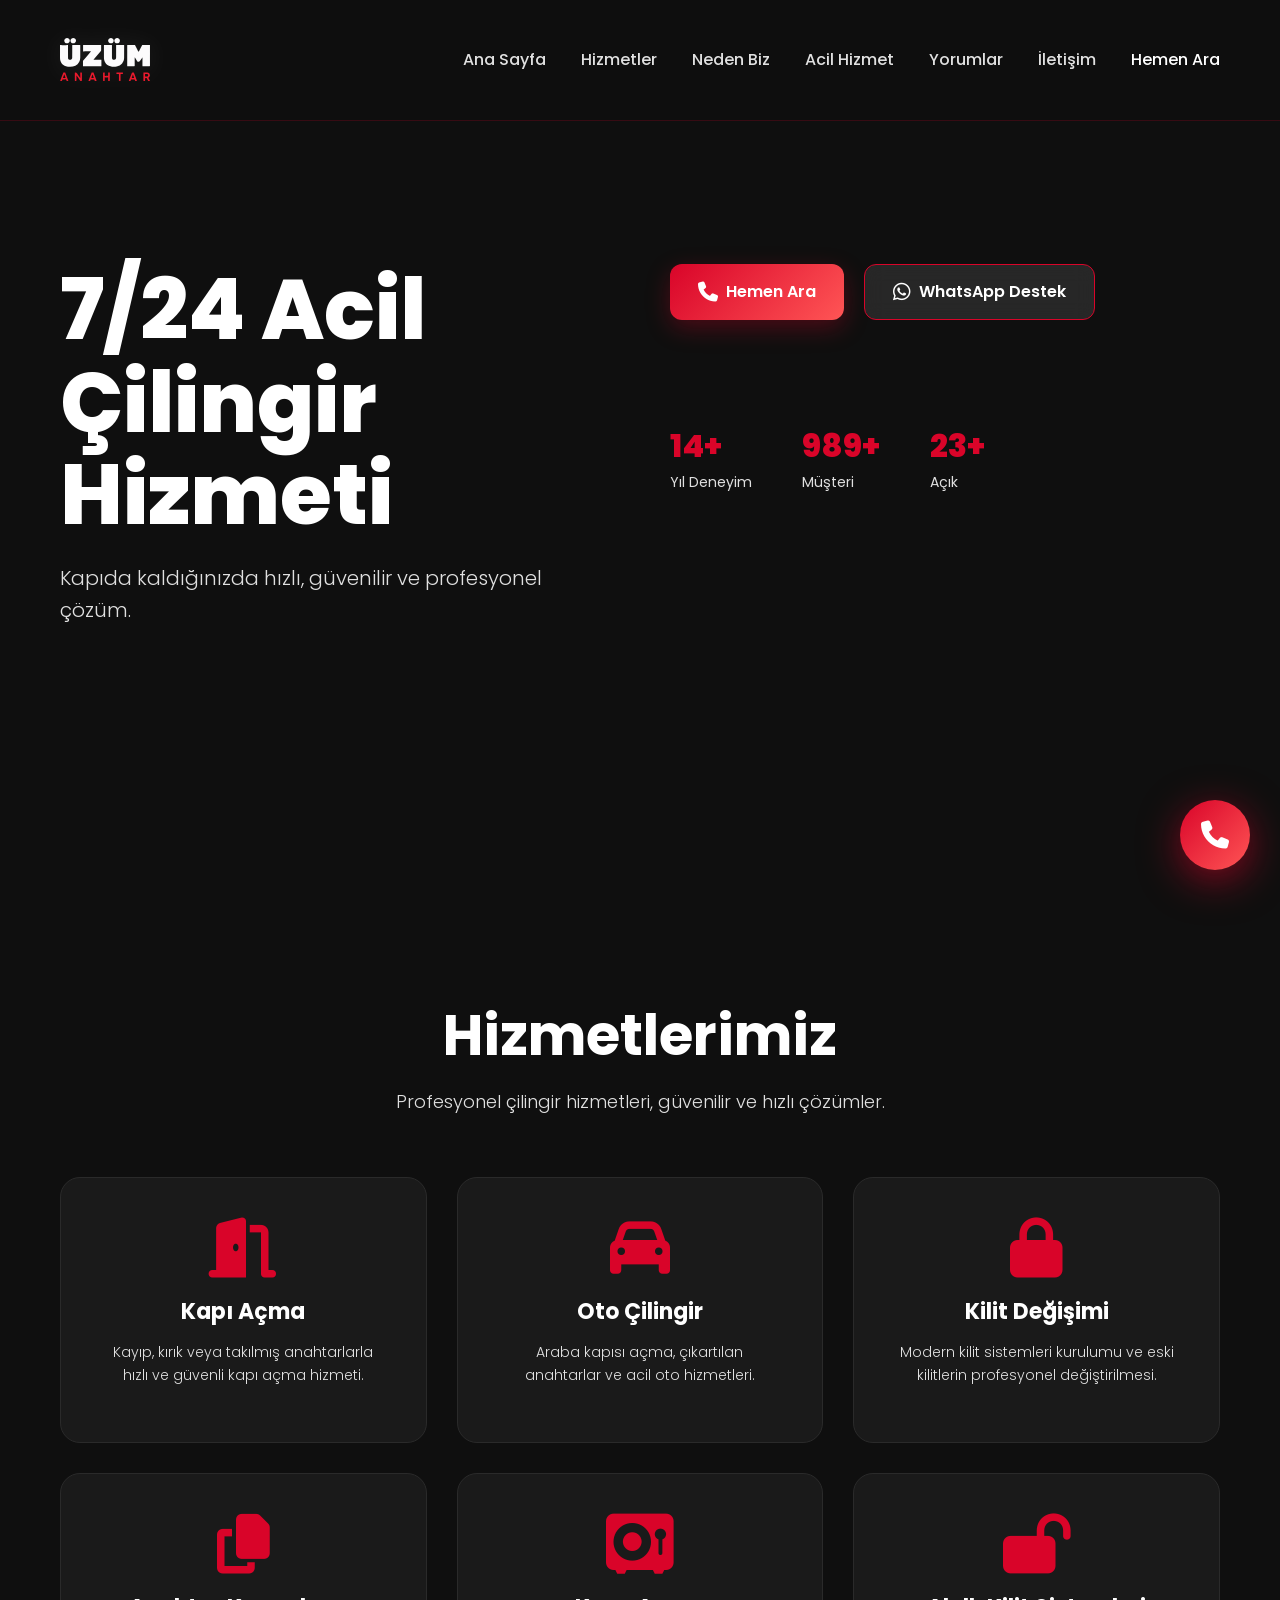
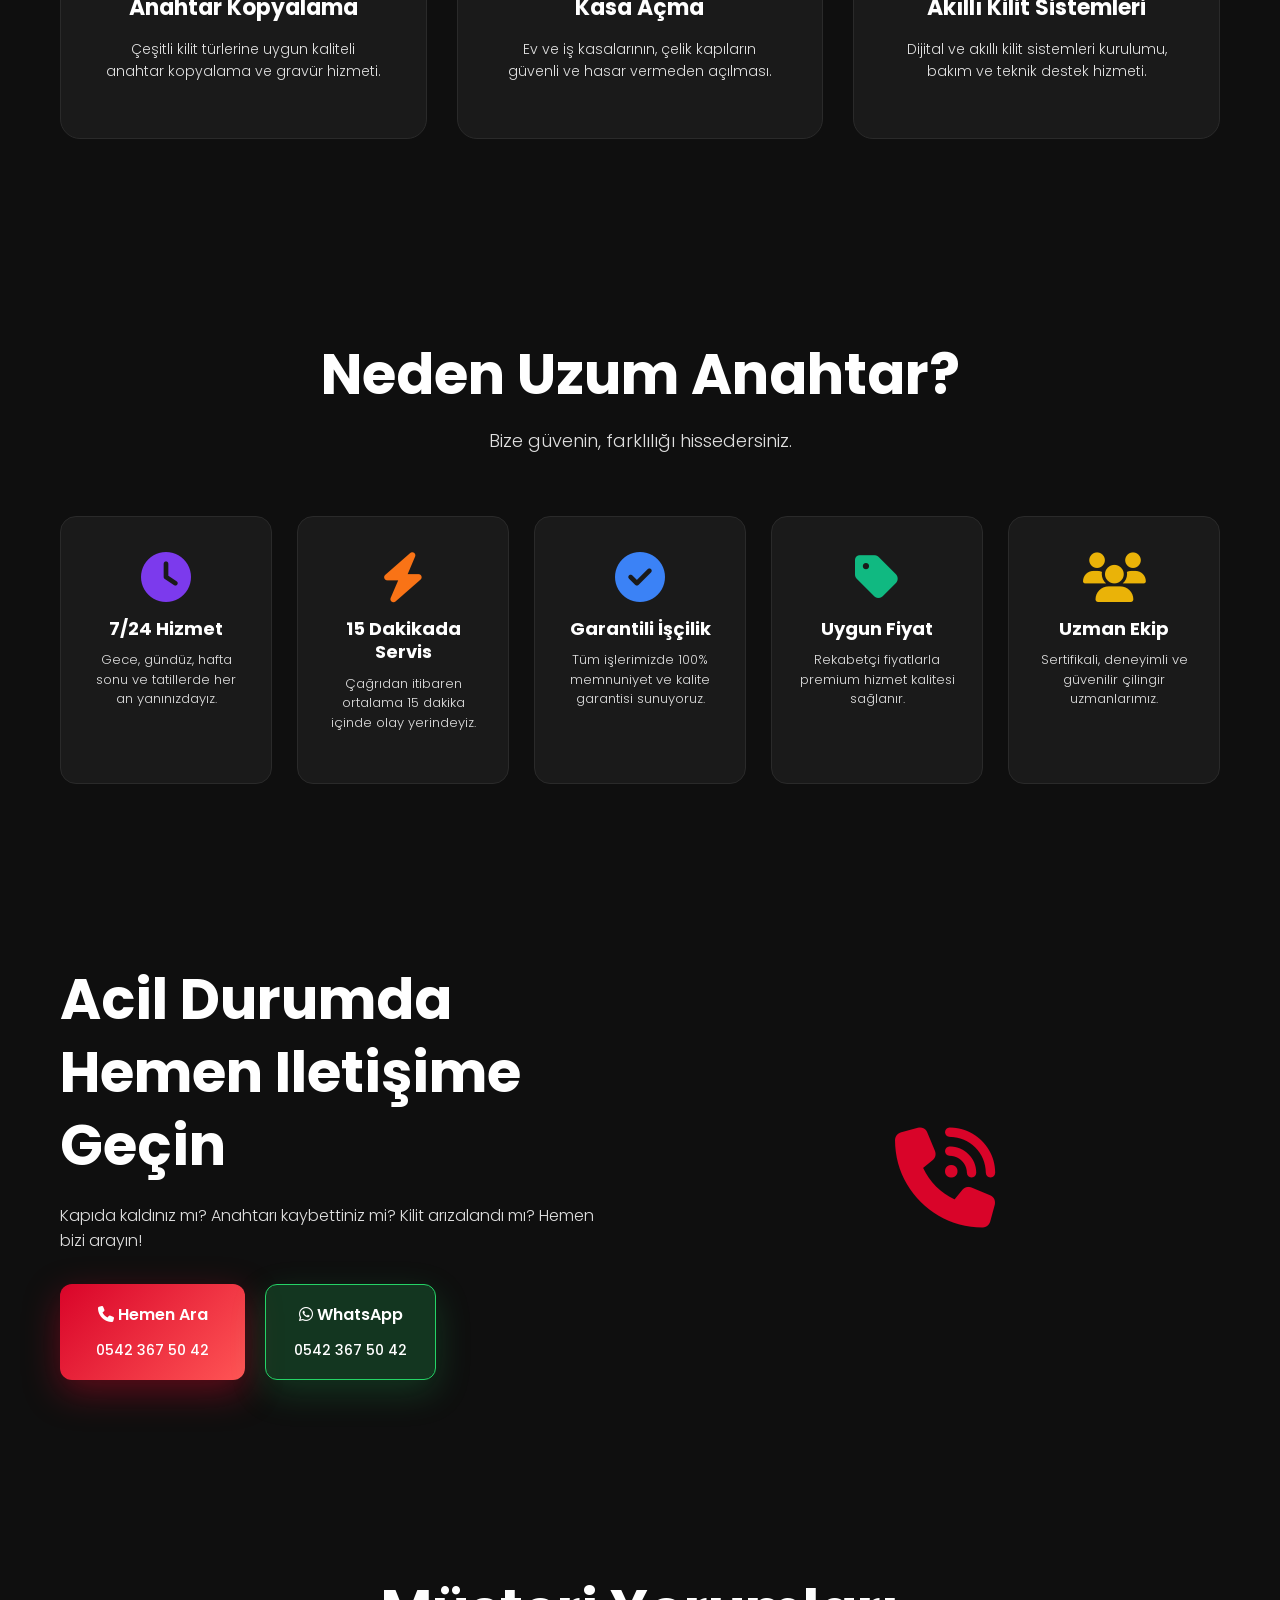
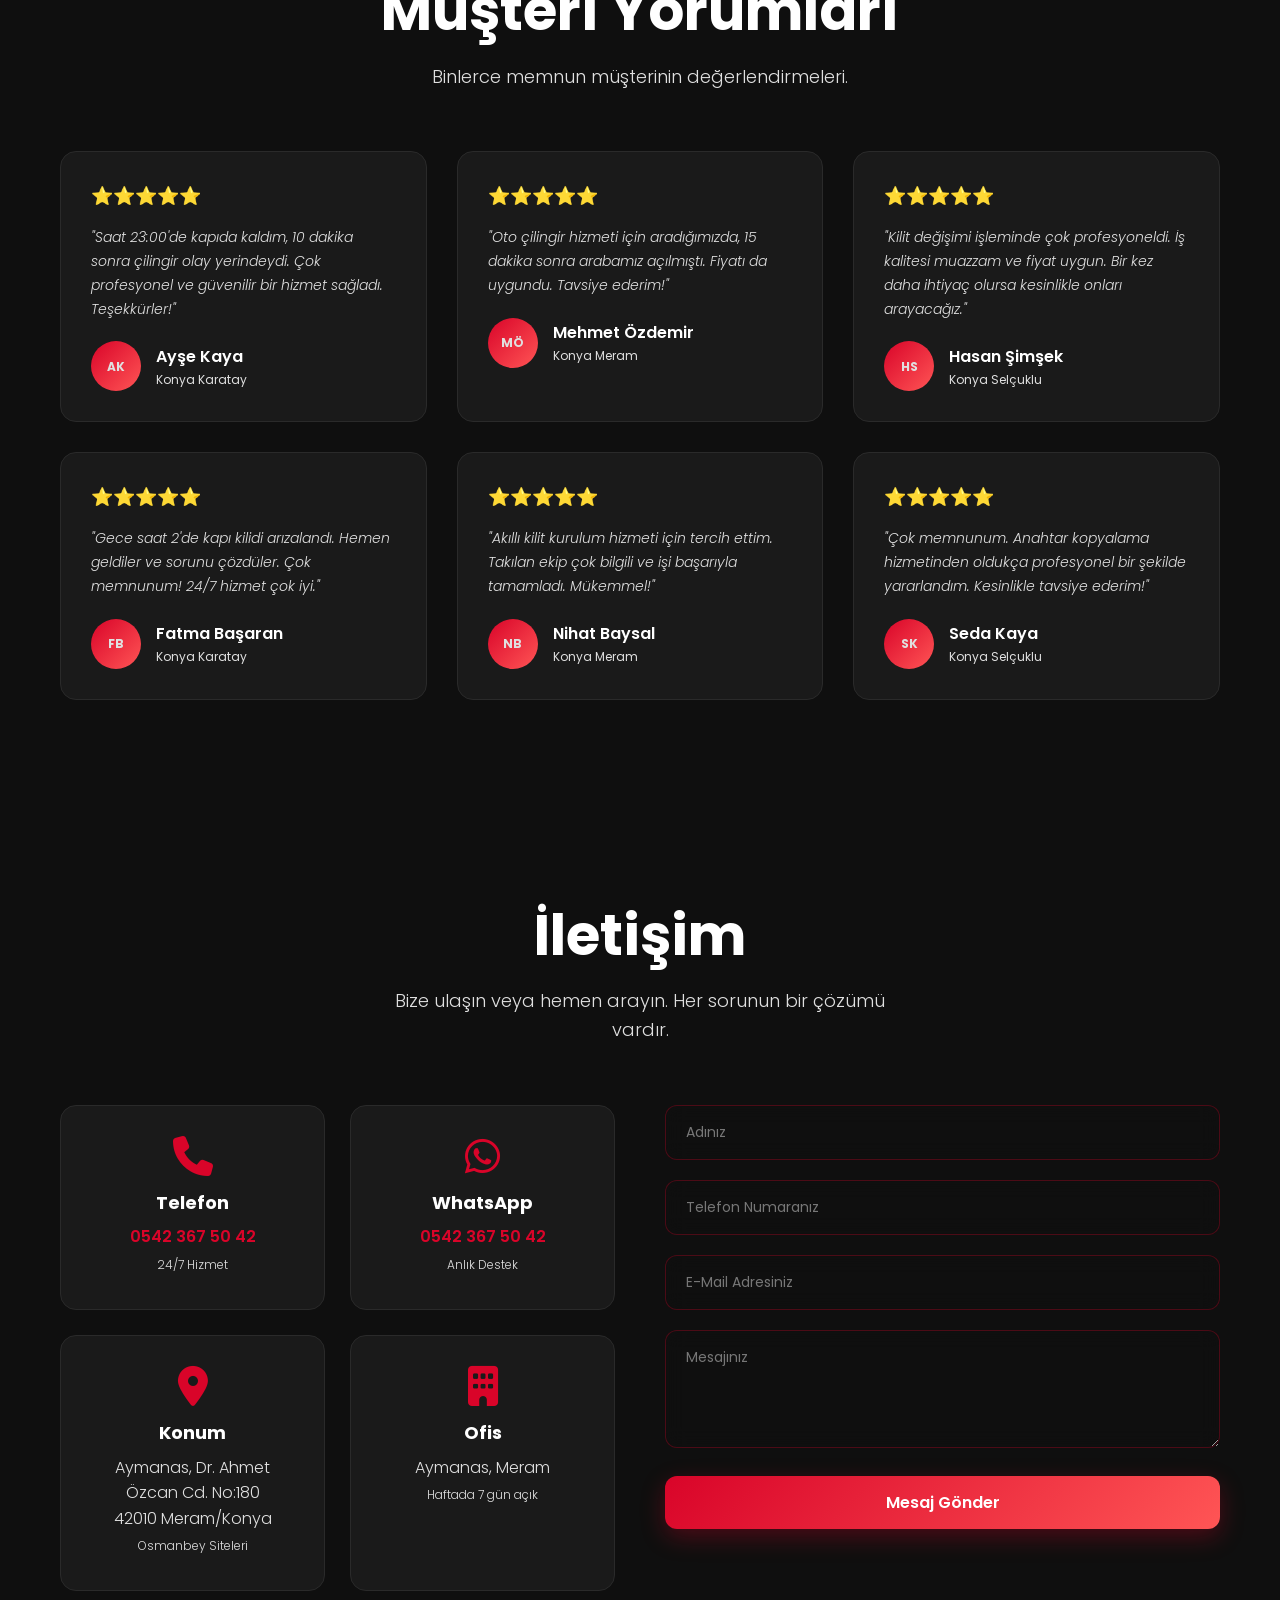
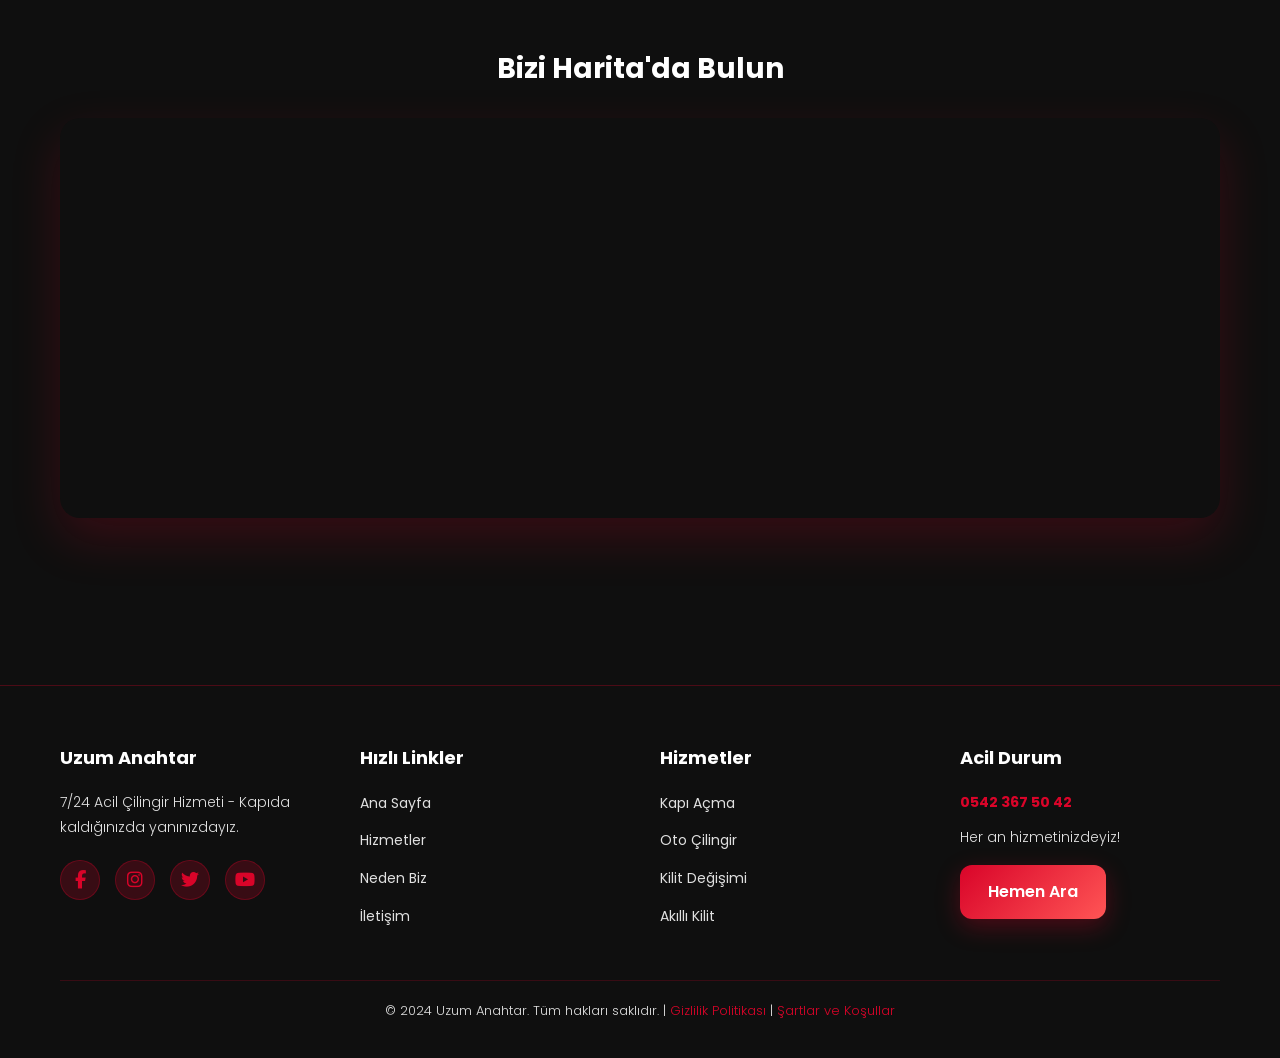
==== index.html @ d8810c6a "updated" ====
<!DOCTYPE html>
<html lang="tr">
<head>
    <meta charset="UTF-8">
    <meta name="viewport" content="width=device-width, initial-scale=1.0">
    <meta name="description" content="7/24 Acil Çilingir Hizmeti - Konya Meram'da hızlı, güvenilir ve profesyonel çözüm. Kapı açma, oto çilingir, kilit değişimi hizmetleri.">
    <meta name="keywords" content="çilingir, acil çilingir, kapı açma, oto çilingir, kilit değişimi, anahtar kopyalama, Konya, Meram, anahtarcı">
    <meta name="author" content="Uzum Anahtar">
    <title>Uzum Anahtar - 7/24 Acil Çilingir Hizmeti</title>
    <link href="https://fonts.googleapis.com/css2?family=Poppins:wght@300;400;600;700;800&display=swap" rel="stylesheet">
    <link rel="stylesheet" href="https://cdnjs.cloudflare.com/ajax/libs/font-awesome/6.4.0/css/all.min.css">
    <link rel="stylesheet" href="styles.css">
</head>
<body>
    <!-- Navigation -->
    <nav class="navbar">
        <div class="container">
            <div class="nav-wrapper">
                <div class="logo" aria-label="Uzum Anahtar Logo">
                    <div class="logo-switcher" aria-live="polite">
                        <img class="logo-img logo-img--main" src="assets/logo.svg" alt="Uzum Anahtar" />
                        <img class="logo-img logo-img--alt" src="assets/key.svg" alt="Uzum Anahtar anahtar" />
                    </div>
                </div>
                <button class="menu-toggle" id="menuToggle">
                    <span></span>
                    <span></span>
                    <span></span>
                </button>
                <ul class="nav-links" id="navLinks">
                    <li><a href="#hero">Ana Sayfa</a></li>
                    <li><a href="#services">Hizmetler</a></li>
                    <li><a href="#why-us">Neden Biz</a></li>
                    <li><a href="#emergency">Acil Hizmet</a></li>
                    <li><a href="#testimonials">Yorumlar</a></li>
                    <li><a href="#contact">İletişim</a></li>
                    <li><a href="tel:+905423675042" class="cta-btn">Hemen Ara</a></li>
                </ul>
            </div>
        </div>
    </nav>

    <!-- Hero Section -->
    <section id="hero" class="hero">
        <div class="hero-background">
            <div class="hero-particles"></div>
            <div class="hero-gradient"></div>
        </div>
        <div class="container">
            <div class="hero-content">
                <div class="hero-text">
                    <h1 class="hero-title">7/24 Acil Çilingir Hizmeti</h1>
                    <p class="hero-subtitle">Kapıda kaldığınızda hızlı, güvenilir ve profesyonel çözüm.</p>
                </div>
                <div class="hero-right">
                    <div class="hero-buttons">
                        <a href="tel:+905423675042" class="btn btn-primary">
                            <i class="fas fa-phone btn-icon"></i> Hemen Ara
                        </a>
                        <a href="https://wa.me/905423675042" class="btn btn-secondary">
                            <i class="fab fa-whatsapp btn-icon"></i> WhatsApp Destek
                        </a>
                    </div>
                    <div class="hero-stats">
                        <div class="stat">
                            <span class="stat-number">15+</span>
                            <span class="stat-label">Yıl Deneyim</span>
                        </div>
                        <div class="stat">
                            <span class="stat-number">999+ </span>
                            <span class="stat-label">Müşteri</span>
                        </div>
                        <div class="stat">
                            <span class="stat-number">24/7</span>
                            <span class="stat-label">Açık</span>
                        </div>
                    </div>
                </div>
            </div>
        </div>
    </section>

    <!-- Services Section -->
    <section id="services" class="services">
        <div class="container">
            <div class="section-header">
                <h2 class="section-title">Hizmetlerimiz</h2>
                <p class="section-subtitle">Profesyonel çilingir hizmetleri, güvenilir ve hızlı çözümler.</p>
            </div>
            <div class="services-grid">
                <div class="service-card">
                    <i class="fas fa-door-open service-icon"></i>
                    <h3>Kapı Açma</h3>
                    <p>Kayıp, kırık veya takılmış anahtarlarla hızlı ve güvenli kapı açma hizmeti.</p>
                </div>
                <div class="service-card">
                    <i class="fas fa-car service-icon"></i>
                    <h3>Oto Çilingir</h3>
                    <p>Araba kapısı açma, çıkartılan anahtarlar ve acil oto hizmetleri.</p>
                </div>
                <div class="service-card">
                    <i class="fas fa-lock service-icon"></i>
                    <h3>Kilit Değişimi</h3>
                    <p>Modern kilit sistemleri kurulumu ve eski kilitlerin profesyonel değiştirilmesi.</p>
                </div>
                <div class="service-card">
                    <i class="fas fa-copy service-icon"></i>
                    <h3>Anahtar Kopyalama</h3>
                    <p>Çeşitli kilit türlerine uygun kaliteli anahtar kopyalama ve gravür hizmeti.</p>
                </div>
                <div class="service-card">
                    <i class="fas fa-vault service-icon"></i>
                    <h3>Kasa Açma</h3>
                    <p>Ev ve iş kasalarının, çelik kapıların güvenli ve hasar vermeden açılması.</p>
                </div>
                <div class="service-card">
                    <i class="fas fa-lock-open service-icon"></i>
                    <h3>Akıllı Kilit Sistemleri</h3>
                    <p>Dijital ve akıllı kilit sistemleri kurulumu, bakım ve teknik destek hizmeti.</p>
                </div>
            </div>
        </div>
    </section>

    <!-- Why Us Section -->
    <section id="why-us" class="why-us">
        <div class="container">
            <div class="section-header">
                <h2 class="section-title">Neden Uzum Anahtar?</h2>
                <p class="section-subtitle">Bize güvenin, farklılığı hissedersiniz.</p>
            </div>
            <div class="advantages-grid">
                <div class="advantage-card">
                    <i class="fas fa-clock advantage-icon"></i>
                    <h3>7/24 Hizmet</h3>
                    <p>Gece, gündüz, hafta sonu ve tatillerde her an yanınızdayız.</p>
                </div>
                <div class="advantage-card">
                    <i class="fas fa-bolt advantage-icon"></i>
                    <h3>15 Dakikada Servis</h3>
                    <p>Çağrıdan itibaren ortalama 15 dakika içinde olay yerindeyiz.</p>
                </div>
                <div class="advantage-card">
                    <i class="fas fa-check-circle advantage-icon"></i>
                    <h3>Garantili İşçilik</h3>
                    <p>Tüm işlerimizde 100% memnuniyet ve kalite garantisi sunuyoruz.</p>
                </div>
                <div class="advantage-card">
                    <i class="fas fa-tag advantage-icon"></i>
                    <h3>Uygun Fiyat</h3>
                    <p>Rekabetçi fiyatlarla premium hizmet kalitesi sağlanır.</p>
                </div>
                <div class="advantage-card">
                    <i class="fas fa-users advantage-icon"></i>
                    <h3>Uzman Ekip</h3>
                    <p>Sertifikali, deneyimli ve güvenilir çilingir uzmanlarımız.</p>
                </div>
            </div>
        </div>
    </section>

    <!-- Emergency Service Section -->
    <section id="emergency" class="emergency">
        <div class="emergency-content">
            <div class="emergency-glow"></div>
            <div class="container">
                <div class="emergency-wrapper">
                    <div class="emergency-text">
                        <h2>Acil Durumda Hemen Iletişime Geçin</h2>
                        <p>Kapıda kaldınız mı? Anahtarı kaybettiniz mi? Kilit arızalandı mı? Hemen bizi arayın!</p>
                        <div class="emergency-buttons">
                            <a href="tel:+905423675042" class="btn btn-emergency">
                                <span><i class="fas fa-phone"></i> Hemen Ara</span>
                                <span class="btn-number">0542 367 50 42</span>
                            </a>
                            <a href="https://wa.me/905423675042" class="btn btn-whatsapp">
                                <span><i class="fab fa-whatsapp"></i> WhatsApp</span>
                                <span class="btn-number">0542 367 50 42</span>
                            </a>
                        </div>
                    </div>
                    <div class="emergency-illustration">
                        <div class="pulse-ring"></div>
                        <div class="emergency-icon"><i class="fas fa-phone-volume"></i></div>
                    </div>
                </div>
            </div>
        </div>
    </section>

    <!-- Testimonials Section -->
    <section id="testimonials" class="testimonials">
        <div class="container">
            <div class="section-header">
                <h2 class="section-title">Müşteri Yorumları</h2>
                <p class="section-subtitle">Binlerce memnun müşterinin değerlendirmeleri.</p>
            </div>
            <div class="testimonials-grid">
                <div class="testimonial-card">
                    <div class="stars">⭐⭐⭐⭐⭐</div>
                    <p class="testimonial-text">"Saat 23:00'de kapıda kaldım, 10 dakika sonra çilingir olay yerindeydi. Çok profesyonel ve güvenilir bir hizmet sağladı. Teşekkürler!"</p>
                    <div class="testimonial-author">
                        <div class="author-avatar">AK</div>
                        <div>
                            <div class="author-name">Ayşe Kaya</div>
                            <div class="author-location">Konya Karatay</div>
                        </div>
                    </div>
                </div>
                <div class="testimonial-card">
                    <div class="stars">⭐⭐⭐⭐⭐</div>
                    <p class="testimonial-text">"Oto çilingir hizmeti için aradığımızda, 15 dakika sonra arabamız açılmıştı. Fiyatı da uygundu. Tavsiye ederim!"</p>
                    <div class="testimonial-author">
                        <div class="author-avatar">MÖ</div>
                        <div>
                            <div class="author-name">Mehmet Özdemir</div>
                            <div class="author-location">Konya Meram</div>
                        </div>
                    </div>
                </div>
                <div class="testimonial-card">
                    <div class="stars">⭐⭐⭐⭐⭐</div>
                    <p class="testimonial-text">"Kilit değişimi işleminde çok profesyoneldi. İş kalitesi muazzam ve fiyat uygun. Bir kez daha ihtiyaç olursa kesinlikle onları arayacağız."</p>
                    <div class="testimonial-author">
                        <div class="author-avatar">HS</div>
                        <div>
                            <div class="author-name">Hasan Şimşek</div>
                            <div class="author-location">Konya Selçuklu</div>
                        </div>
                    </div>
                </div>
                <div class="testimonial-card">
                    <div class="stars">⭐⭐⭐⭐⭐</div>
                    <p class="testimonial-text">"Gece saat 2'de kapı kilidi arızalandı. Hemen geldiler ve sorunu çözdüler. Çok memnunum! 24/7 hizmet çok iyi."</p>
                    <div class="testimonial-author">
                        <div class="author-avatar">FB</div>
                        <div>
                            <div class="author-name">Fatma Başaran</div>
                            <div class="author-location">Konya Karatay</div>
                        </div>
                    </div>
                </div>
                <div class="testimonial-card">
                    <div class="stars">⭐⭐⭐⭐⭐</div>
                    <p class="testimonial-text">"Akıllı kilit kurulum hizmeti için tercih ettim. Takılan ekip çok bilgili ve işi başarıyla tamamladı. Mükemmel!"</p>
                    <div class="testimonial-author">
                        <div class="author-avatar">NB</div>
                        <div>
                            <div class="author-name">Nihat Baysal</div>
                            <div class="author-location">Konya Meram</div>
                        </div>
                    </div>
                </div>
                <div class="testimonial-card">
                    <div class="stars">⭐⭐⭐⭐⭐</div>
                    <p class="testimonial-text">"Çok memnunum. Anahtar kopyalama hizmetinden oldukça profesyonel bir şekilde yararlandım. Kesinlikle tavsiye ederim!"</p>
                    <div class="testimonial-author">
                        <div class="author-avatar">SK</div>
                        <div>
                            <div class="author-name">Seda Kaya</div>
                            <div class="author-location">Konya Selçuklu</div>
                        </div>
                    </div>
                </div>
            </div>
        </div>
    </section>

    <!-- Contact Section -->
    <section id="contact" class="contact">
        <div class="container">
            <div class="section-header">
                <h2 class="section-title">İletişim</h2>
                <p class="section-subtitle">Bize ulaşın veya hemen arayın. Her sorunun bir çözümü vardır.</p>
            </div>
            <div class="contact-wrapper">
                <div class="contact-info">
                    <div class="info-card">
                        <i class="fas fa-phone info-icon"></i>
                        <h3>Telefon</h3>
                        <p><a href="tel:+905423675042">0542 367 50 42</a></p>
                        <p class="small">24/7 Hizmet</p>
                    </div>
                    <div class="info-card">
                        <i class="fab fa-whatsapp info-icon"></i>
                        <h3>WhatsApp</h3>
                        <p><a href="https://wa.me/905423675042">0542 367 50 42</a></p>
                        <p class="small">Anlık Destek</p>
                    </div>
                    <div class="info-card">
                        <i class="fas fa-map-marker-alt info-icon"></i>
                        <h3>Konum</h3>
                        <p>Aymanas, Dr. Ahmet Özcan Cd. No:180<br>42010 Meram/Konya</p>
                        <p class="small">Osmanbey Siteleri</p>
                    </div>
                    <div class="info-card">
                        <i class="fas fa-building info-icon"></i>
                        <h3>Ofis</h3>
                        <p>Aymanas, Meram</p>
                        <p class="small">Haftada 7 gün açık</p>
                    </div>
                </div>
                <form class="contact-form" id="contactForm">
                    <div class="form-group">
                        <input type="text" placeholder="Adınız" required>
                    </div>
                    <div class="form-group">
                        <input type="tel" placeholder="Telefon Numaranız" required>
                    </div>
                    <div class="form-group">
                        <input type="email" placeholder="E-Mail Adresiniz" required>
                    </div>
                    <div class="form-group">
                        <textarea placeholder="Mesajınız" rows="4" required></textarea>
                    </div>
                    <button type="submit" class="btn btn-primary btn-full">Mesaj Gönder</button>
                </form>
            </div>
            <div class="map-container">
                <h3>Bizi Harita'da Bulun</h3>
                <iframe src="https://www.google.com/maps/embed?pb=!1m18!1m12!1m3!1d3119.716!2d32.50771950000001!3d37.84845660000001!2m3!1f0!2f0!3f0!3m2!1i1024!2i768!4f13.1!3m3!1m2!1sAnhtar%C3%A7%C4%B1%20%C3%A7ilingir%20Meram%20Konya!2s0x14d0855fac2ed71b:0x5e58a5173a3e348e!5e0!3m2!1str!2str!4v1686000000000" width="100%" height="400" style="border:0;" allowfullscreen="" loading="lazy" referrerpolicy="no-referrer-when-downgrade"></iframe>
            </div>
        </div>
    </section>

    <!-- Footer -->
    <footer class="footer">
        <div class="container">
            <div class="footer-content">
                <div class="footer-section">
                    <h4>Uzum Anahtar</h4>
                    <p>7/24 Acil Çilingir Hizmeti - Kapıda kaldığınızda yanınızdayız.</p>
                    <div class="social-links">
                        <a href="#" class="social-icon" title="Facebook"><i class="fab fa-facebook-f"></i></a>
                        <a href="#" class="social-icon" title="Instagram"><i class="fab fa-instagram"></i></a>
                        <a href="#" class="social-icon" title="Twitter"><i class="fab fa-twitter"></i></a>
                        <a href="#" class="social-icon" title="YouTube"><i class="fab fa-youtube"></i></a>
                    </div>
                </div>
                <div class="footer-section">
                    <h4>Hızlı Linkler</h4>
                    <ul>
                        <li><a href="#hero">Ana Sayfa</a></li>
                        <li><a href="#services">Hizmetler</a></li>
                        <li><a href="#why-us">Neden Biz</a></li>
                        <li><a href="#contact">İletişim</a></li>
                    </ul>
                </div>
                <div class="footer-section">
                    <h4>Hizmetler</h4>
                    <ul>
                        <li><a href="#services">Kapı Açma</a></li>
                        <li><a href="#services">Oto Çilingir</a></li>
                        <li><a href="#services">Kilit Değişimi</a></li>
                        <li><a href="#services">Akıllı Kilit</a></li>
                    </ul>
                </div>
                <div class="footer-section">
                    <h4>Acil Durum</h4>
                    <p class="emergency-number">
                        <a href="tel:+905423675042">0542 367 50 42</a>
                    </p>
                    <p class="emergency-text">Her an hizmetinizdeyiz!</p>
                    <a href="tel:+905423675042" class="btn btn-primary">Hemen Ara</a>
                </div>
            </div>
            <div class="footer-bottom">
                <p>&copy; 2024 Uzum Anahtar. Tüm hakları saklıdır. | <a href="#">Gizlilik Politikası</a> | <a href="#">Şartlar ve Koşullar</a></p>
            </div>
        </div>
    </footer>

    <!-- Emergency Call Button (Fixed) -->
    <a href="tel:+905423675042" class="emergency-call-btn" title="Hemen Ara">
        <span class="pulse"></span>
        <i class="fas fa-phone"></i>
    </a>

    <script src="script.js"></script>
</body>
</html>
---- styles.css ----
/* ===================================
   GLOBAL STYLES & RESET
   =================================== */

* {
    margin: 0;
    padding: 0;
    box-sizing: border-box;
}

:root {
    --color-black: #0f0f0f;
    --color-red: #d90429;
    --color-white: #ffffff;
    --color-dark-gray: #1a1a1a;
    --color-light-gray: #2a2a2a;
    --color-text: #e0e0e0;
    --color-red-light: #ff5555;
    --transition-speed: 0.3s;
    --transition-smooth: 0.5s;
}

html {
    scroll-behavior: smooth;
    scroll-padding-top: 80px;
}

body {
    font-family: 'Poppins', sans-serif;
    background-color: var(--color-black);
    color: var(--color-text);
    line-height: 1.6;
    overflow-x: hidden;
}

.container {
    max-width: 1200px;
    margin: 0 auto;
    padding: 0 20px;
}

/* ===================================
   TYPOGRAPHY
   =================================== */

h1, h2, h3, h4, h5, h6 {
    font-weight: 700;
    line-height: 1.3;
    margin-bottom: 1rem;
}

p {
    font-weight: 300;
    margin-bottom: 1rem;
}

a {
    color: var(--color-red);
    text-decoration: none;
    transition: color var(--transition-speed);
}

a:hover {
    color: var(--color-red-light);
}

/* ===================================
   BUTTONS
   =================================== */

.btn {
    display: inline-flex;
    align-items: center;
    justify-content: center;
    gap: 8px;
    padding: 14px 28px;
    border: none;
    border-radius: 12px;
    font-family: 'Poppins', sans-serif;
    font-weight: 600;
    font-size: 16px;
    cursor: pointer;
    transition: all var(--transition-speed);
    text-decoration: none;
    white-space: nowrap;
    position: relative;
    overflow: hidden;
}

.btn::before {
    content: '';
    position: absolute;
    top: 0;
    left: -100%;
    width: 100%;
    height: 100%;
    background: rgba(255, 255, 255, 0.1);
    transition: left var(--transition-speed);
    z-index: -1;
}

.btn:hover::before {
    left: 100%;
}

.btn-primary {
    background: linear-gradient(135deg, var(--color-red), #ff5555);
    color: var(--color-white);
    box-shadow: 0 8px 24px rgba(217, 4, 41, 0.3);
}

.btn-primary:hover {
    transform: translateY(-3px);
    box-shadow: 0 12px 32px rgba(217, 4, 41, 0.5);
}

.btn-secondary {
    background: rgba(255, 255, 255, 0.1);
    color: var(--color-white);
    border: 1.5px solid var(--color-red);
    backdrop-filter: blur(10px);
}

.btn-secondary:hover {
    background: rgba(217, 4, 41, 0.2);
    border-color: var(--color-red-light);
    transform: translateY(-3px);
}

.btn-emergency {
    background: linear-gradient(135deg, var(--color-red), #ff5555);
    color: var(--color-white);
    box-shadow: 0 12px 36px rgba(217, 4, 41, 0.4);
    padding: 18px 36px;
    flex-direction: column;
}

.btn-emergency:hover {
    transform: translateY(-4px);
    box-shadow: 0 16px 48px rgba(217, 4, 41, 0.6);
}

.btn-emergency .btn-number,
.btn-whatsapp .btn-number {
    display: block;
    font-size: 14px;
    font-weight: 500;
    margin-top: 4px;
}

.btn-whatsapp {
    background: rgba(37, 211, 102, 0.2);
    color: var(--color-white);
    border: 1.5px solid #25d366;
    flex-direction: column;
    box-shadow: 0 12px 36px rgba(37, 211, 102, 0.2);
}

.btn-whatsapp:hover {
    background: rgba(37, 211, 102, 0.3);
    border-color: #25d366;
    transform: translateY(-4px);
    box-shadow: 0 16px 48px rgba(37, 211, 102, 0.3);
}

.btn-full {
    width: 100%;
}

.btn-icon {
    font-size: 20px;
    display: inline-flex;
}

/* ===================================
   NAVIGATION
   =================================== */

.navbar {
    position: fixed;
    top: 0;
    left: 0;
    right: 0;
    z-index: 1000;
    background: rgba(15, 15, 15, 0.9);
    backdrop-filter: blur(20px);
    border-bottom: 1px solid rgba(217, 4, 41, 0.2);
    padding: 15px 0;
    transition: all var(--transition-speed);
    height: auto;
}

.navbar.scrolled {
    box-shadow: 0 10px 40px rgba(0, 0, 0, 0.5);
    padding: 10px 0;
}

.nav-wrapper {
    display: flex;
    justify-content: space-between;
    align-items: center;
}

.logo {
    display: flex;
    align-items: center;
    justify-content: center;
    width: clamp(64px, 7vw, 120px);
    height: clamp(64px, 7vw, 120px);
    min-width: 0;
    flex-shrink: 0;
    overflow: visible;
    border-radius: 0;
    background: transparent;
}

.logo-switcher {
    position: relative;
    width: 100%;
    height: 100%;
    display: grid;
    place-items: center;
    perspective: 1000px;
}

.logo-icon {
    font-size: 32px;
    color: var(--color-red);
}

.logo-img {
    position: absolute;
    inset: 0;
    display: block;
    width: 100%;
    height: 100%;
    object-fit: contain;
    object-position: center;
    filter: drop-shadow(0 0 12px rgba(255, 255, 255, 0.08));
    transform-origin: center center;
}

.logo-img--main {
    opacity: 1;
    animation: logoFlipMain 2.2s ease-in-out infinite;
}

.logo-img--alt {
    opacity: 0;
    animation: logoFlipAlt 2.2s ease-in-out infinite;
}

@keyframes logoFlipMain {
    0%, 45% {
        opacity: 1;
        transform: rotateY(0deg) scale(1) translateX(0);
    }
    50% {
        opacity: 0;
        transform: rotateY(180deg) scale(0.85) translateX(8px);
    }
    100% {
        opacity: 0;
        transform: rotateY(180deg) scale(0.85) translateX(8px);
    }
}

@keyframes logoFlipAlt {
    0%, 45% {
        opacity: 0;
        transform: rotateY(-180deg) scale(0.85) translateX(-8px);
    }
    50% {
        opacity: 1;
        transform: rotateY(0deg) scale(1) translateX(0);
    }
    100% {
        opacity: 1;
        transform: rotateY(0deg) scale(1) translateX(0);
    }
}

@keyframes rotate {
    from { transform: rotate(0deg); }
    to { transform: rotate(360deg); }
}

.logo-text {
    background: linear-gradient(135deg, var(--color-red), var(--color-red-light));
    -webkit-background-clip: text;
    -webkit-text-fill-color: transparent;
    background-clip: text;
}

.nav-links {
    display: flex;
    list-style: none;
    align-items: center;
    gap: 35px;
}

.nav-links a {
    font-weight: 500;
    position: relative;
    color: var(--color-text);
}

.nav-links a::after {
    content: '';
    position: absolute;
    bottom: -5px;
    left: 0;
    width: 0;
    height: 2px;
    background: var(--color-red);
    transition: width var(--transition-speed);
}

.nav-links a:hover::after {
    width: 100%;
}

.nav-links .cta-btn {
    color: var(--color-white);
}

.menu-toggle {
    display: none;
    flex-direction: column;
    gap: 5px;
    background: none;
    border: none;
    cursor: pointer;
}

.menu-toggle span {
    width: 25px;
    height: 3px;
    background: var(--color-white);
    border-radius: 2px;
    transition: all var(--transition-speed);
}

/* ===================================
   HERO SECTION
   =================================== */

.hero {
    position: relative;
    min-height: 100vh;
    display: flex;
    align-items: center;
    padding: 80px 0 60px;
    overflow: hidden;
}

.hero-background {
    position: absolute;
    top: 0;
    left: 0;
    width: 100%;
    height: 100%;
    z-index: -1;
}

.hero-gradient {
    position: absolute;
    top: 0;
    left: 0;
    width: 100%;
    height: 100%;
    background: var(--color-black);
}

.hero-particles {
    display: none;
}

@keyframes particles {
    0% { transform: translate(0, 0); }
    100% { transform: translate(200px, 200px); }
}

.hero-content {
    display: grid;
    grid-template-columns: 1fr 1fr;
    gap: 60px;
    align-items: flex-start;
}

.hero-title {
    font-size: 84px;
    font-weight: 800;
    line-height: 1.1;
    margin-bottom: 20px;
    color: var(--color-white);
}

.hero-subtitle {
    font-size: 20px;
    color: var(--color-text);
    margin-bottom: 30px;
}

@keyframes slideInUp {
    from {
        opacity: 0;
        transform: translateY(30px);
    }
    to {
        opacity: 1;
        transform: translateY(0);
    }
}

.hero-text {
}

.hero-right {
    display: flex;
    flex-direction: column;
    gap: 50px;
}

.hero-buttons {
    display: flex;
    gap: 20px;
    margin-bottom: 50px;
    flex-wrap: wrap;
}

.hero-stats {
    display: flex;
    gap: 50px;
}

.stat {
    display: flex;
    flex-direction: column;
}

.stat-number {
    font-size: 32px;
    font-weight: 800;
    color: var(--color-red);
}

.stat-label {
    font-size: 14px;
    color: var(--color-text);
    font-weight: 400;
}

.hero-image {
    position: relative;
    height: 400px;
    display: flex;
    align-items: center;
    justify-content: center;
}

.hero-img {
    max-width: 100%;
    max-height: 100%;
    object-fit: contain;
    filter: drop-shadow(0 20px 50px rgba(217, 4, 41, 0.3));
}

@keyframes float {
    0%, 100% { transform: translateY(0px); }
    50% { transform: translateY(-20px); }
}

.key-large {
    font-size: 150px;
    filter: drop-shadow(0 0 30px rgba(217, 4, 41, 0.6));
}

@keyframes spin {
    from { transform: rotate(0deg); }
    to { transform: rotate(360deg); }
}

.lock-shape {
    display: none;
}

.floating-shape-1,
.floating-shape-2 {
    display: none;
}

.floating-shape-1 {
    top: 20px;
    left: 50px;
    animation-delay: 0s;
}

.floating-shape-2 {
    bottom: 20px;
    right: 30px;
    animation-delay: 1s;
}

/* ===================================
   SERVICES SECTION
   =================================== */

.services {
    padding: 100px 0;
    position: relative;
    background: var(--color-black);
}

.section-header {
    text-align: center;
    margin-bottom: 60px;
}

.section-title {
    font-size: 56px;
    margin-bottom: 15px;
    color: var(--color-white);
}

.section-subtitle {
    font-size: 18px;
    color: var(--color-text);
    max-width: 500px;
    margin: 0 auto;
}

.services-grid {
    display: grid;
    grid-template-columns: repeat(auto-fit, minmax(300px, 1fr));
    gap: 30px;
}

.service-card {
    background: var(--color-dark-gray);
    border: 1px solid var(--color-light-gray);
    border-radius: 20px;
    padding: 40px;
    text-align: center;
    transition: all 0.3s ease;
    cursor: pointer;
}

.service-card:nth-child(1) { }
.service-card:nth-child(2) { }
.service-card:nth-child(3) { }
.service-card:nth-child(4) { }
.service-card:nth-child(5) { }
.service-card:nth-child(6) { }

@keyframes scaleInUp {
    from {
        opacity: 0;
        transform: translateY(30px) scale(0.9);
    }
    to {
        opacity: 1;
        transform: translateY(0) scale(1);
    }
}

.service-card:hover {
    background: var(--color-light-gray);
    border-color: var(--color-red);
    box-shadow: 0 10px 30px rgba(217, 4, 41, 0.4);
}

.service-icon {
    font-size: 60px;
    margin-bottom: 20px;
    display: block;
    transition: transform var(--transition-speed);
    color: var(--color-red);
}

.service-card:hover .service-icon {
    transform: scale(1.2) rotate(10deg);
}

.service-card h3 {
    font-size: 22px;
    margin-bottom: 15px;
    color: var(--color-white);
}

.service-card p {
    font-size: 14px;
    color: var(--color-text);
    line-height: 1.6;
}

/* ===================================
   WHY US SECTION
   =================================== */

.why-us {
    padding: 100px 0;
    background: var(--color-black);
}

.advantages-grid {
    display: grid;
    grid-template-columns: repeat(auto-fit, minmax(200px, 1fr));
    gap: 25px;
}

.advantage-card {
    background: var(--color-dark-gray);
    border: 1px solid var(--color-light-gray);
    border-radius: 16px;
    padding: 35px 25px;
    text-align: center;
    transition: all 0.3s ease;
}

.advantage-card:nth-child(1) { }
.advantage-card:nth-child(2) { }
.advantage-card:nth-child(3) { }
.advantage-card:nth-child(4) { }
.advantage-card:nth-child(5) { }

@keyframes slideInLeft {
    from { opacity: 0; transform: translateX(-30px); }
    to { opacity: 1; transform: translateX(0); }
}

@keyframes slideInRight {
    from { opacity: 0; transform: translateX(30px); }
    to { opacity: 1; transform: translateX(0); }
}

@keyframes slideInDown {
    from { opacity: 0; transform: translateY(-30px); }
    to { opacity: 1; transform: translateY(0); }
}

.advantage-card:hover {
    background: var(--color-light-gray);
    border-color: var(--color-red);
    box-shadow: 0 10px 30px rgba(217, 4, 41, 0.4);
}

.advantage-icon {
    font-size: 50px;
    margin-bottom: 15px;
    display: block;
    transition: transform var(--transition-speed);
}

/* Renkli İkonlar */
.advantage-card:nth-child(1) .advantage-icon {
    color: #7c3aed;
}

.advantage-card:nth-child(2) .advantage-icon {
    color: #f97316;
}

.advantage-card:nth-child(3) .advantage-icon {
    color: #3b82f6;
}

.advantage-card:nth-child(4) .advantage-icon {
    color: #10b981;
}

.advantage-card:nth-child(5) .advantage-icon {
    color: #eab308;
}

.advantage-card:hover .advantage-icon {
    transform: scale(1.15);
}

.advantage-card h3 {
    font-size: 18px;
    margin-bottom: 10px;
    color: var(--color-white);
}

.advantage-card p {
    font-size: 13px;
    color: var(--color-text);
    line-height: 1.5;
}

/* ===================================
   EMERGENCY SECTION
   =================================== */

.emergency {
    position: relative;
    padding: 80px 0;
    overflow: hidden;
}

.emergency-glow {
    display: none;
}

.emergency-wrapper {
    display: grid;
    grid-template-columns: 1fr 1fr;
    gap: 60px;
    align-items: center;
    position: relative;
    z-index: 1;
}

.emergency-text h2 {
    font-size: 56px;
    margin-bottom: 20px;
    color: var(--color-white);
}

.emergency-text p {
    font-size: 16px;
    color: var(--color-text);
    margin-bottom: 30px;
}

.emergency-buttons {
    display: flex;
    gap: 20px;
    flex-wrap: wrap;
}

.emergency-illustration {
    position: relative;
    height: 300px;
    display: flex;
    align-items: center;
    justify-content: center;
}

.pulse-ring {
    display: none;
}

@keyframes pulse-animation {
    0% {
        width: 250px;
        height: 250px;
        opacity: 1;
    }
    100% {
        width: 350px;
        height: 350px;
        opacity: 0;
    }
}

.emergency-icon {
    font-size: 100px;
    color: var(--color-red);
}

@keyframes bounce {
    0%, 100% { transform: translateY(0); }
    50% { transform: translateY(-20px); }
}

/* ===================================
   TESTIMONIALS SECTION
   =================================== */

.testimonials {
    padding: 100px 0;
    background: var(--color-black);
}

.testimonials-grid {
    display: grid;
    grid-template-columns: repeat(auto-fit, minmax(300px, 1fr));
    gap: 30px;
}

.testimonial-card {
    background: var(--color-dark-gray);
    border: 1px solid var(--color-light-gray);
    border-radius: 16px;
    padding: 30px;
    transition: all 0.3s ease;
}

.testimonial-card:nth-child(1) { }
.testimonial-card:nth-child(2) { }
.testimonial-card:nth-child(3) { }
.testimonial-card:nth-child(4) { }
.testimonial-card:nth-child(5) { }
.testimonial-card:nth-child(6) { }

.testimonial-card:hover {
    background: var(--color-light-gray);
    border-color: var(--color-red);
    box-shadow: 0 10px 30px rgba(217, 4, 41, 0.4);
}

.stars {
    font-size: 18px;
    margin-bottom: 15px;
    display: block;
}

.testimonial-text {
    font-size: 14px;
    color: var(--color-text);
    margin-bottom: 20px;
    line-height: 1.7;
    font-style: italic;
}

.testimonial-author {
    display: flex;
    align-items: center;
    gap: 15px;
}

.author-avatar {
    width: 50px;
    height: 50px;
    border-radius: 50%;
    background: linear-gradient(135deg, var(--color-red), var(--color-red-light));
    display: flex;
    align-items: center;
    justify-content: center;
    font-weight: 700;
    font-size: 12px;
}

.author-name {
    font-weight: 600;
    color: var(--color-white);
}

.author-location {
    font-size: 12px;
    color: var(--color-text);
}

/* ===================================
   CONTACT SECTION
   =================================== */

.contact {
    padding: 100px 0;
}

.contact-wrapper {
    display: grid;
    grid-template-columns: 1fr 1fr;
    gap: 50px;
    margin-bottom: 60px;
}

.contact-info {
    display: grid;
    grid-template-columns: 1fr 1fr;
    gap: 25px;
}

.info-card {
    background: var(--color-dark-gray);
    border: 1px solid var(--color-light-gray);
    border-radius: 16px;
    padding: 30px;
    text-align: center;
    transition: all 0.3s ease;
}

.info-card:nth-child(1) { }
.info-card:nth-child(2) { }
.info-card:nth-child(3) { }
.info-card:nth-child(4) { }

.info-card:hover {
    background: var(--color-light-gray);
    border-color: var(--color-red);
    box-shadow: 0 10px 30px rgba(217, 4, 41, 0.4);
}

.info-icon {
    font-size: 40px;
    margin-bottom: 15px;
    display: block;
    color: var(--color-red);
}

.info-card h3 {
    font-size: 18px;
    margin-bottom: 10px;
    color: var(--color-white);
}

.info-card p {
    margin: 5px 0;
}

.info-card a {
    font-weight: 600;
    display: block;
}

.info-card .small {
    font-size: 12px;
    color: var(--color-text);
    font-weight: 300;
}

.contact-form {
    display: flex;
    flex-direction: column;
    gap: 20px;
}

.form-group {
    position: relative;
}

.form-group input,
.form-group textarea {
    width: 100%;
    padding: 16px 20px;
    background: rgba(15, 15, 15, 0.6);
    border: 1px solid rgba(217, 4, 41, 0.3);
    border-radius: 12px;
    color: var(--color-white);
    font-family: 'Poppins', sans-serif;
    font-size: 14px;
    transition: all var(--transition-speed);
    backdrop-filter: blur(10px);
}

.form-group input::placeholder,
.form-group textarea::placeholder {
    color: rgba(224, 224, 224, 0.5);
}

.form-group input:focus,
.form-group textarea:focus {
    outline: none;
    background: rgba(15, 15, 15, 0.8);
    border-color: var(--color-red);
    box-shadow: 0 0 20px rgba(217, 4, 41, 0.3);
}

.map-container {
    margin-top: 60px;
    text-align: center;
}

.map-container h3 {
    font-size: 28px;
    margin-bottom: 30px;
    color: var(--color-white);
}

.map-container iframe {
    border-radius: 20px;
    box-shadow: 0 20px 50px rgba(217, 4, 41, 0.2);
}

/* ===================================
   FOOTER
   =================================== */

.footer {
    background: var(--color-black);
    border-top: 1px solid rgba(217, 4, 41, 0.3);
    padding: 60px 0 20px;
    margin-top: 60px;
}

.footer-content {
    display: grid;
    grid-template-columns: repeat(auto-fit, minmax(250px, 1fr));
    gap: 40px;
    margin-bottom: 40px;
}

.footer-section h4 {
    font-size: 18px;
    margin-bottom: 20px;
    color: var(--color-white);
}

.footer-section p {
    font-size: 14px;
    color: var(--color-text);
    line-height: 1.8;
}

.footer-section ul {
    list-style: none;
}

.footer-section ul li {
    margin-bottom: 12px;
}

.footer-section ul li a {
    font-size: 14px;
    color: var(--color-text);
    transition: color var(--transition-speed);
}

.footer-section ul li a:hover {
    color: var(--color-red);
}

.social-links {
    display: flex;
    gap: 15px;
    margin-top: 20px;
}

.social-icon {
    width: 40px;
    height: 40px;
    border-radius: 50%;
    background: rgba(217, 4, 41, 0.2);
    display: flex;
    align-items: center;
    justify-content: center;
    font-size: 18px;
    transition: all var(--transition-speed);
    border: 1px solid rgba(217, 4, 41, 0.3);
    color: var(--color-red);
}

.social-icon:hover {
    background: rgba(217, 4, 41, 0.4);
    transform: translateY(-5px);
}

.emergency-number {
    font-size: 24px;
    font-weight: 700;
    margin-bottom: 10px;
}

.emergency-number a {
    color: var(--color-red);
}

.emergency-text {
    font-size: 12px;
    margin-bottom: 15px;
    color: var(--color-text);
}

.footer-bottom {
    border-top: 1px solid rgba(217, 4, 41, 0.2);
    padding-top: 20px;
    text-align: center;
    font-size: 13px;
    color: var(--color-text);
}

.footer-bottom a {
    color: var(--color-red);
}

/* ===================================
   EMERGENCY CALL BUTTON (FIXED)
   =================================== */

.emergency-call-btn {
    position: fixed;
    bottom: 30px;
    right: 30px;
    width: 70px;
    height: 70px;
    background: linear-gradient(135deg, var(--color-red), #ff5555);
    border-radius: 50%;
    display: flex;
    align-items: center;
    justify-content: center;
    font-size: 28px;
    color: var(--color-white);
    box-shadow: 0 10px 40px rgba(217, 4, 41, 0.6);
    transition: all var(--transition-speed);
    z-index: 999;
    text-decoration: none;
}

.emergency-call-btn:hover {
    transform: scale(1.1);
    box-shadow: 0 15px 50px rgba(217, 4, 41, 0.8);
}

.emergency-call-btn .pulse {
    display: none;
}

@keyframes pulse {
    0% {
        width: 100%;
        height: 100%;
        opacity: 1;
    }
    100% {
        width: 140%;
        height: 140%;
        opacity: 0;
    }
}

/* ===================================
   RESPONSIVE DESIGN
   =================================== */

@media (max-width: 1024px) {
    .container {
        padding: 0 15px;
    }

    .hero-title {
        font-size: 56px;
    }

    .hero-content {
        grid-template-columns: 1fr;
        gap: 40px;
    }

    .hero-right {
        gap: 40px;
    }

    .hero-illustration {
        display: none;
    }

    .hero-buttons {
        flex-direction: column;
    }

    .hero-stats {
        gap: 30px;
    }

    .contact-wrapper {
        grid-template-columns: 1fr;
    }

    .contact-info {
        grid-template-columns: 1fr 1fr;
    }

    .emergency-wrapper {
        grid-template-columns: 1fr;
    }

    .emergency-illustration {
        display: none;
    }
}

@media (max-width: 768px) {
    .menu-toggle {
        display: flex;
    }

    .nav-links {
        position: fixed;
        top: 70px;
        left: 0;
        right: 0;
        background: rgba(15, 15, 15, 0.99);
        backdrop-filter: blur(20px);
        flex-direction: column;
        gap: 0;
        max-height: 0;
        overflow: hidden;
        transition: max-height 0.3s ease-out;
        padding: 0;
        z-index: 999;
    }

    .nav-links.active {
        max-height: 500px;
        padding: 20px 0;
    }

    .nav-links li {
        width: 100%;
        padding: 0;
    }

    .nav-links a {
        display: block;
        padding: 15px 20px;
        border-bottom: 1px solid rgba(217, 4, 41, 0.1);
    }

    .nav-links a::after {
        display: none;
    }

    .hero-title {
        font-size: 32px;
    }

    .hero-subtitle {
        font-size: 16px;
    }

    .hero-buttons {
        flex-direction: column;
    }

    .hero-stats {
        flex-wrap: wrap;
    }

    .section-title {
        font-size: 36px;
    }

    .services-grid {
        grid-template-columns: 1fr;
    }

    .advantages-grid {
        grid-template-columns: 1fr;
    }

    .testimonials-grid {
        grid-template-columns: 1fr;
    }

    .contact-info {
        grid-template-columns: 1fr;
    }

    .footer-content {
        grid-template-columns: 1fr;
    }

    .emergency-call-btn {
        width: 60px;
        height: 60px;
        font-size: 28px;
        bottom: 20px;
        right: 20px;
    }
}

@media (max-width: 480px) {
    .hero-title {
        font-size: 24px;
    }

    .hero-subtitle {
        font-size: 14px;
    }

    .section-title {
        font-size: 28px;
    }

    .section-subtitle {
        font-size: 14px;
    }

    .btn {
        padding: 12px 20px;
        font-size: 14px;
    }

    .service-card,
    .advantage-card {
        padding: 25px 15px;
    }

    .hero-stats {
        flex-direction: column;
        gap: 20px;
    }

    .info-card {
        padding: 20px;
    }

    .map-container iframe {
        height: 250px;
    }
}

/* ===================================
   SCROLL REVEAL ANIMATIONS
   =================================== */

.reveal {
    opacity: 0;
    transform: translateY(30px);
    transition: all 0.6s ease-out;
}

.reveal.active {
    opacity: 1;
    transform: translateY(0);
}
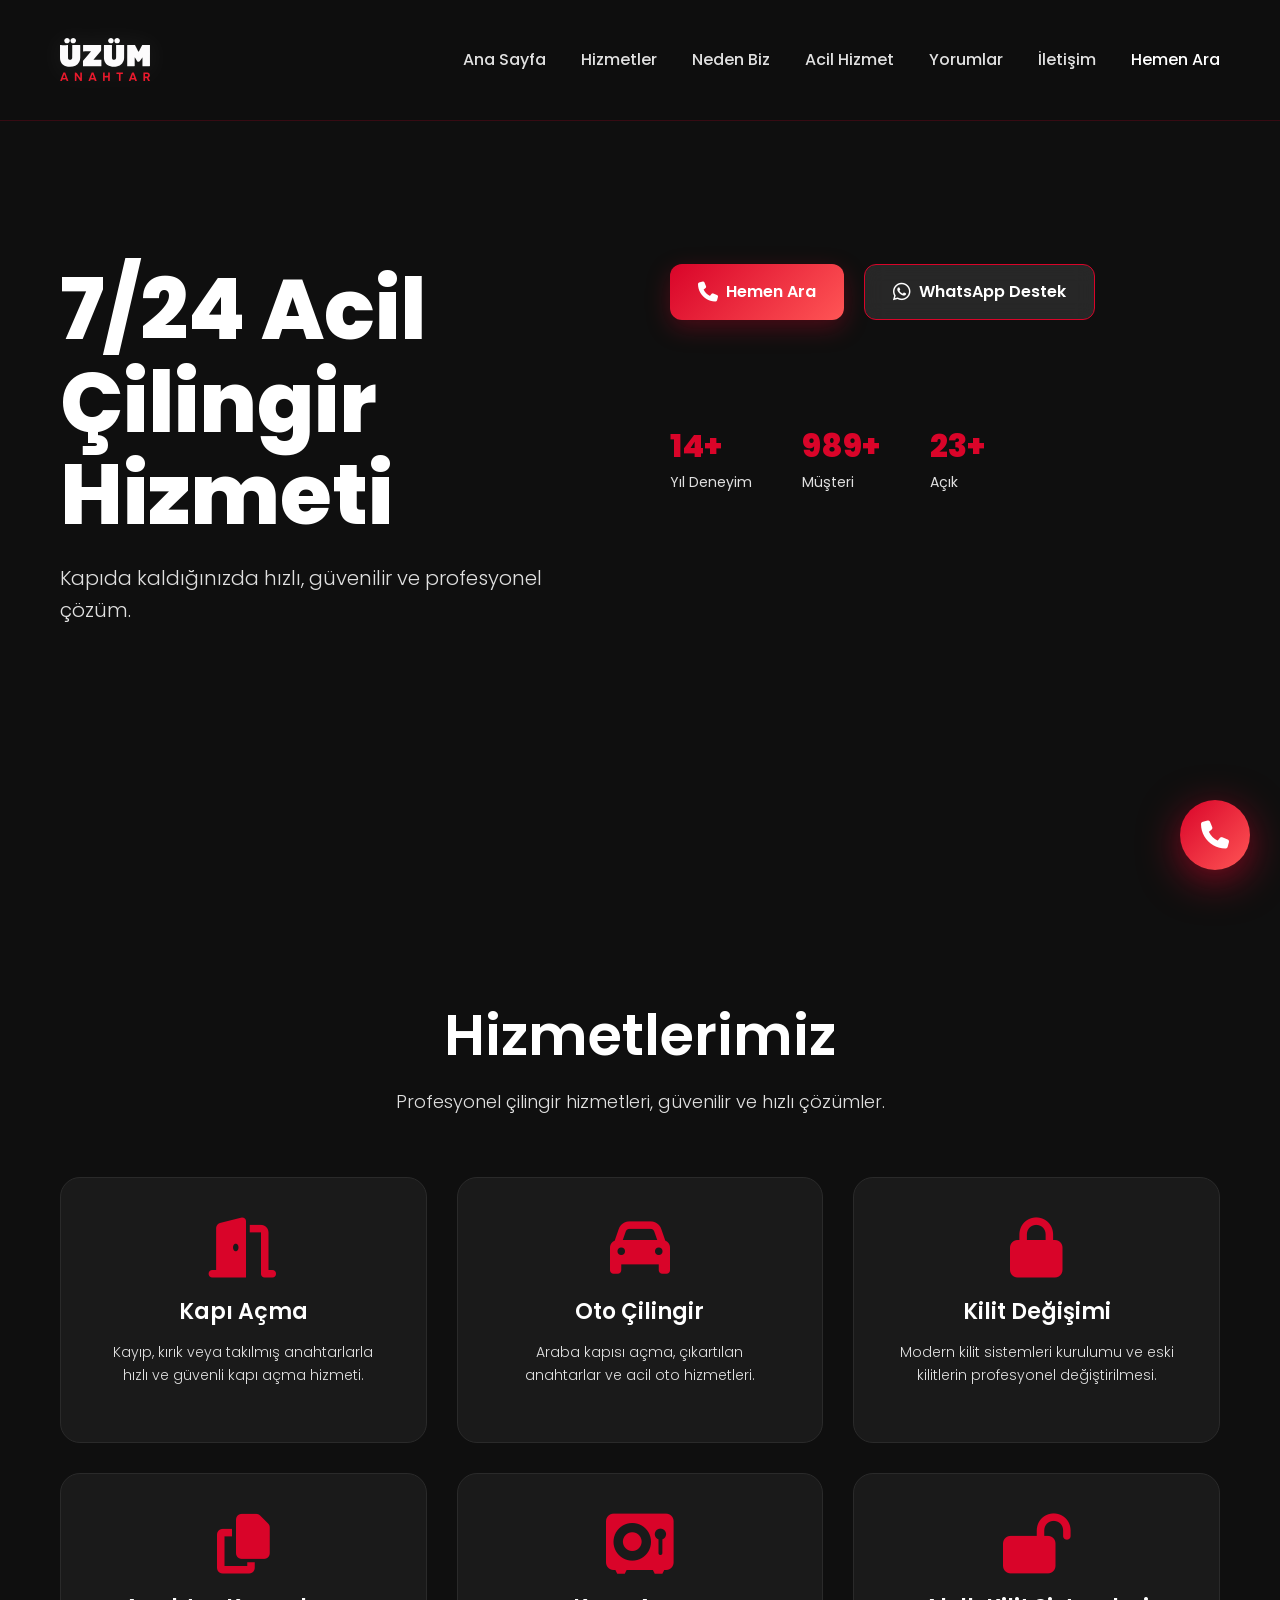
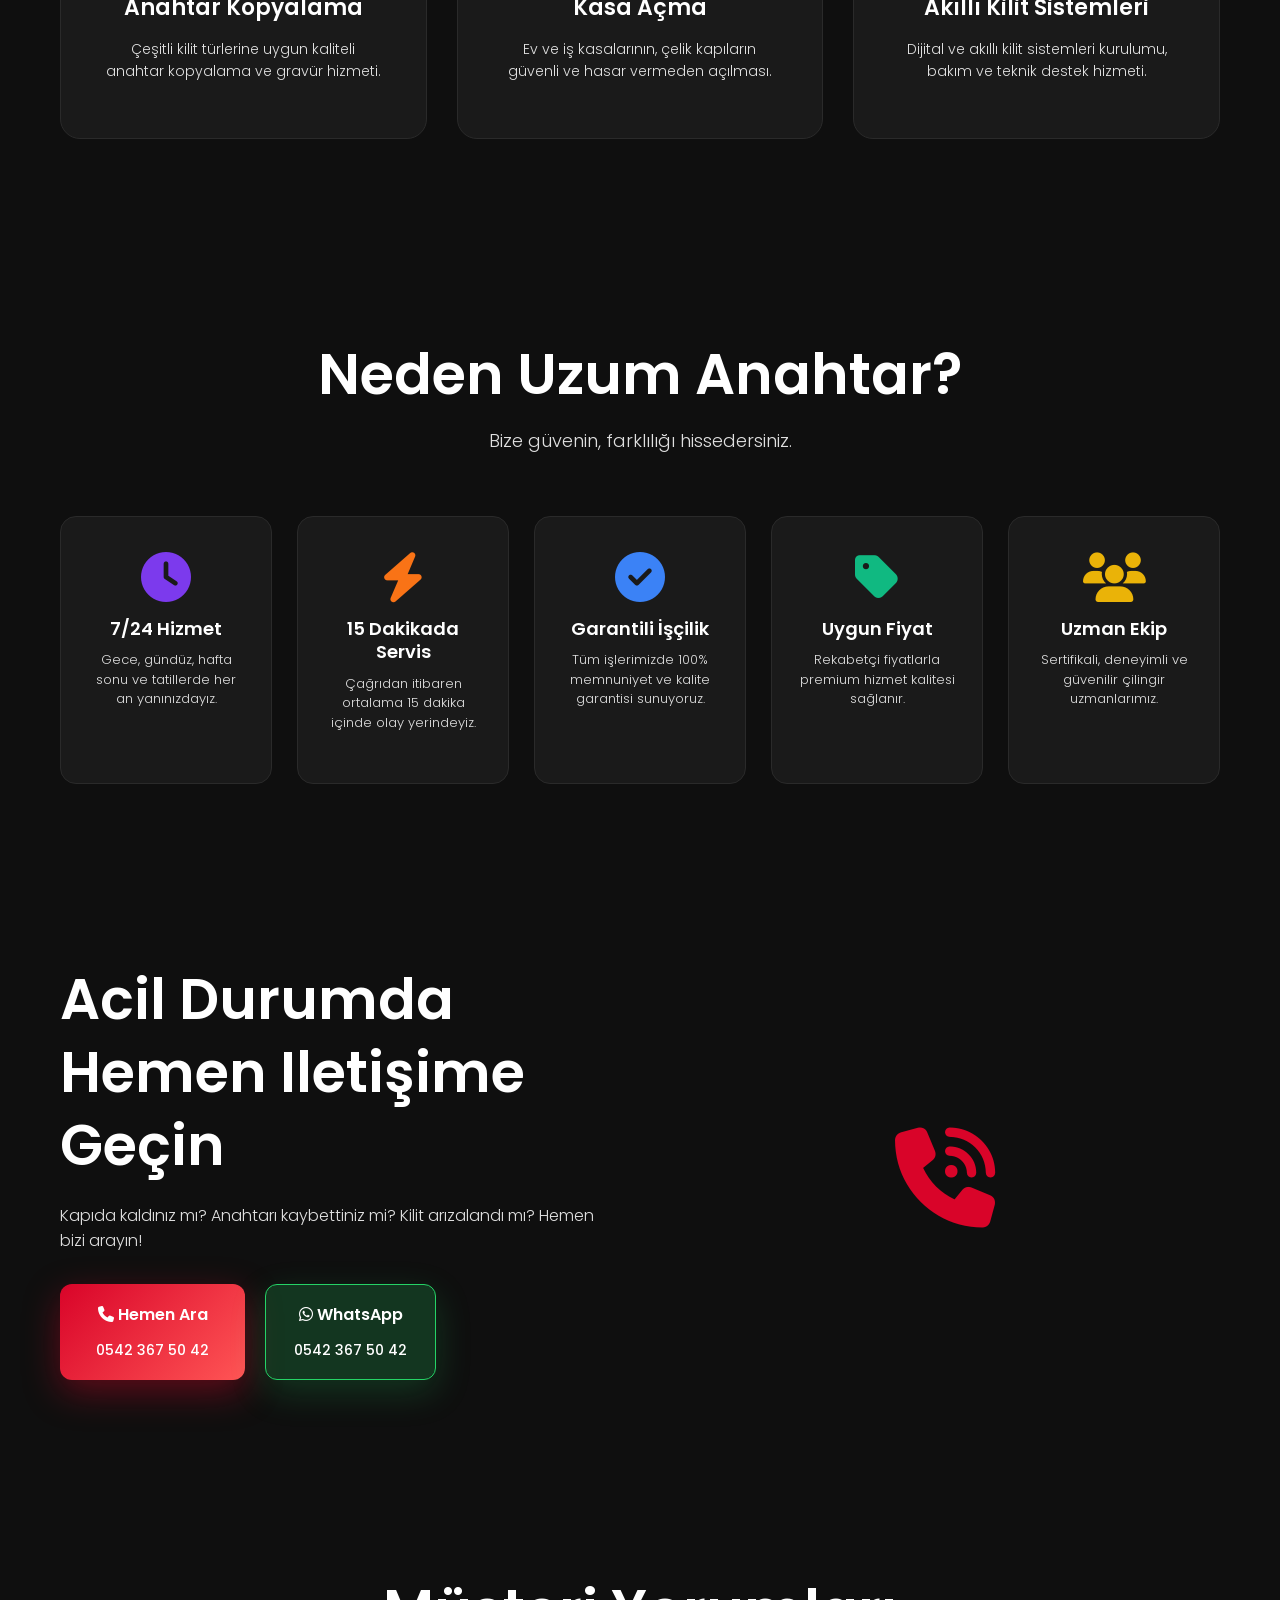
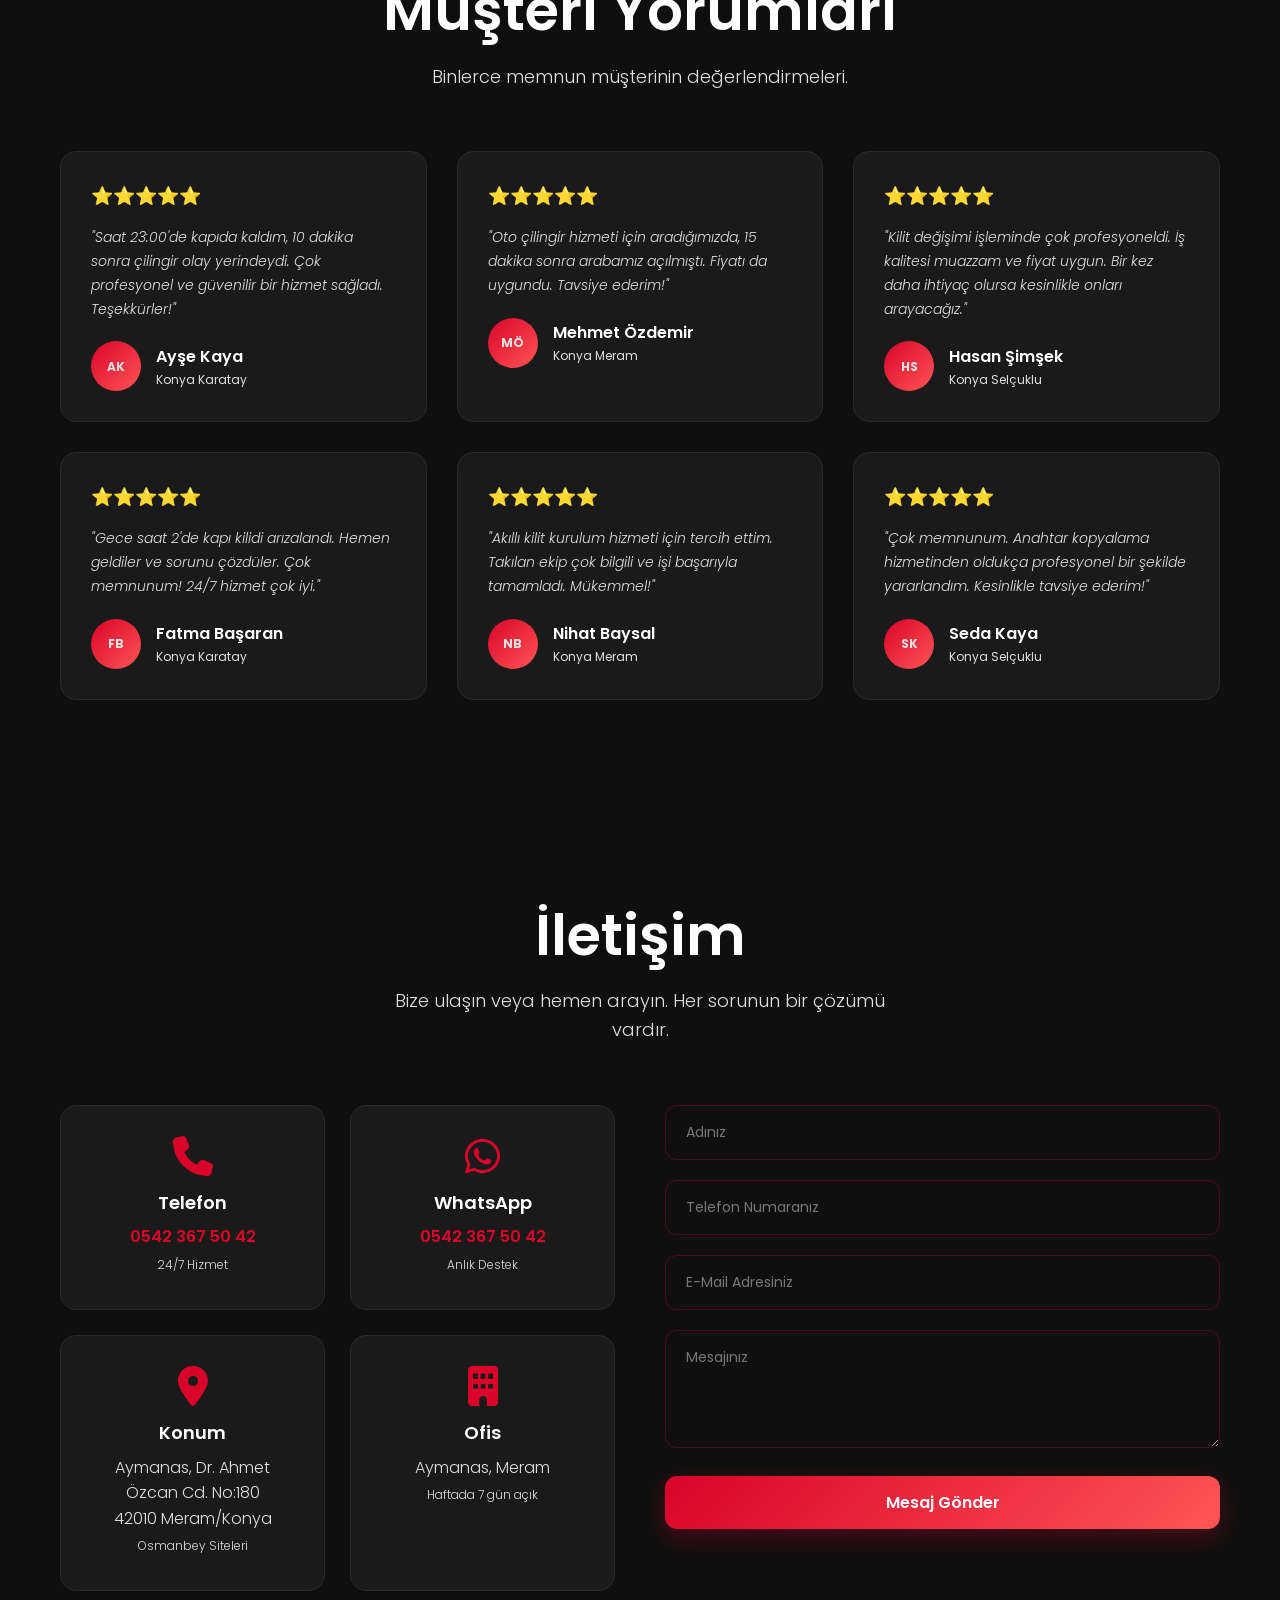
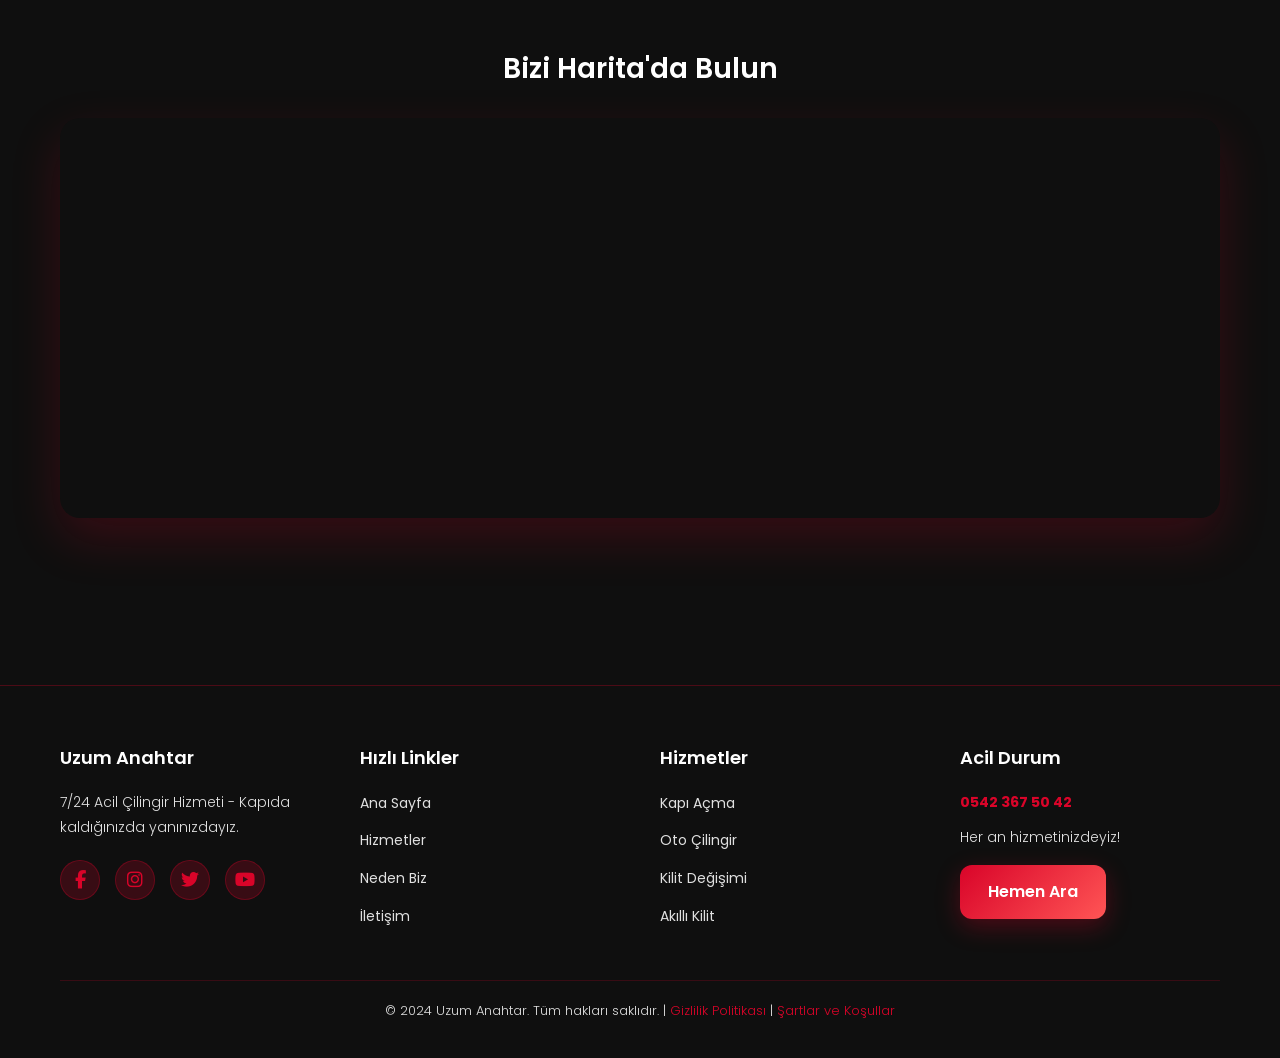
==== commit ab1f78e6: "site updated" ====
--- a/index.html
+++ b/index.html
@@ -6,6 +6,13 @@
     <meta name="description" content="7/24 Acil Çilingir Hizmeti - Konya Meram'da hızlı, güvenilir ve profesyonel çözüm. Kapı açma, oto çilingir, kilit değişimi hizmetleri.">
     <meta name="keywords" content="çilingir, acil çilingir, kapı açma, oto çilingir, kilit değişimi, anahtar kopyalama, Konya, Meram, anahtarcı">
     <meta name="author" content="Uzum Anahtar">
+    <link rel="canonical" href="https://uzumanahtar.com/">
+    <meta property="og:type" content="website">
+    <meta property="og:locale" content="tr_TR">
+    <meta property="og:title" content="Uzum Anahtar - 7/24 Acil Çilingir Hizmeti">
+    <meta property="og:description" content="Konya Meram'da 7/24 hızlı, güvenilir ve profesyonel çilingir hizmeti.">
+    <meta property="og:url" content="https://uzumanahtar.com/">
+    <meta property="og:image" content="https://uzumanahtar.com/assets/logo.svg">
     <title>Uzum Anahtar - 7/24 Acil Çilingir Hizmeti</title>
     <link href="https://fonts.googleapis.com/css2?family=Poppins:wght@300;400;600;700;800&display=swap" rel="stylesheet">
     <link rel="stylesheet" href="https://cdnjs.cloudflare.com/ajax/libs/font-awesome/6.4.0/css/all.min.css">
--- a/styles.css
+++ b/styles.css
@@ -44,7 +44,7 @@
    =================================== */
 
 h1, h2, h3, h4, h5, h6 {
-    font-weight: 700;
+    font-weight: 600;
     line-height: 1.3;
     margin-bottom: 1rem;
 }
@@ -242,43 +242,13 @@
 
 .logo-img--main {
     opacity: 1;
-    animation: logoFlipMain 2.2s ease-in-out infinite;
 }
 
 .logo-img--alt {
     opacity: 0;
-    animation: logoFlipAlt 2.2s ease-in-out infinite;
-}
-
-@keyframes logoFlipMain {
-    0%, 45% {
-        opacity: 1;
-        transform: rotateY(0deg) scale(1) translateX(0);
-    }
-    50% {
-        opacity: 0;
-        transform: rotateY(180deg) scale(0.85) translateX(8px);
-    }
-    100% {
-        opacity: 0;
-        transform: rotateY(180deg) scale(0.85) translateX(8px);
-    }
-}
-
-@keyframes logoFlipAlt {
-    0%, 45% {
-        opacity: 0;
-        transform: rotateY(-180deg) scale(0.85) translateX(-8px);
-    }
-    50% {
-        opacity: 1;
-        transform: rotateY(0deg) scale(1) translateX(0);
-    }
-    100% {
-        opacity: 1;
-        transform: rotateY(0deg) scale(1) translateX(0);
-    }
-}
+}
+
+
 
 @keyframes rotate {
     from { transform: rotate(0deg); }
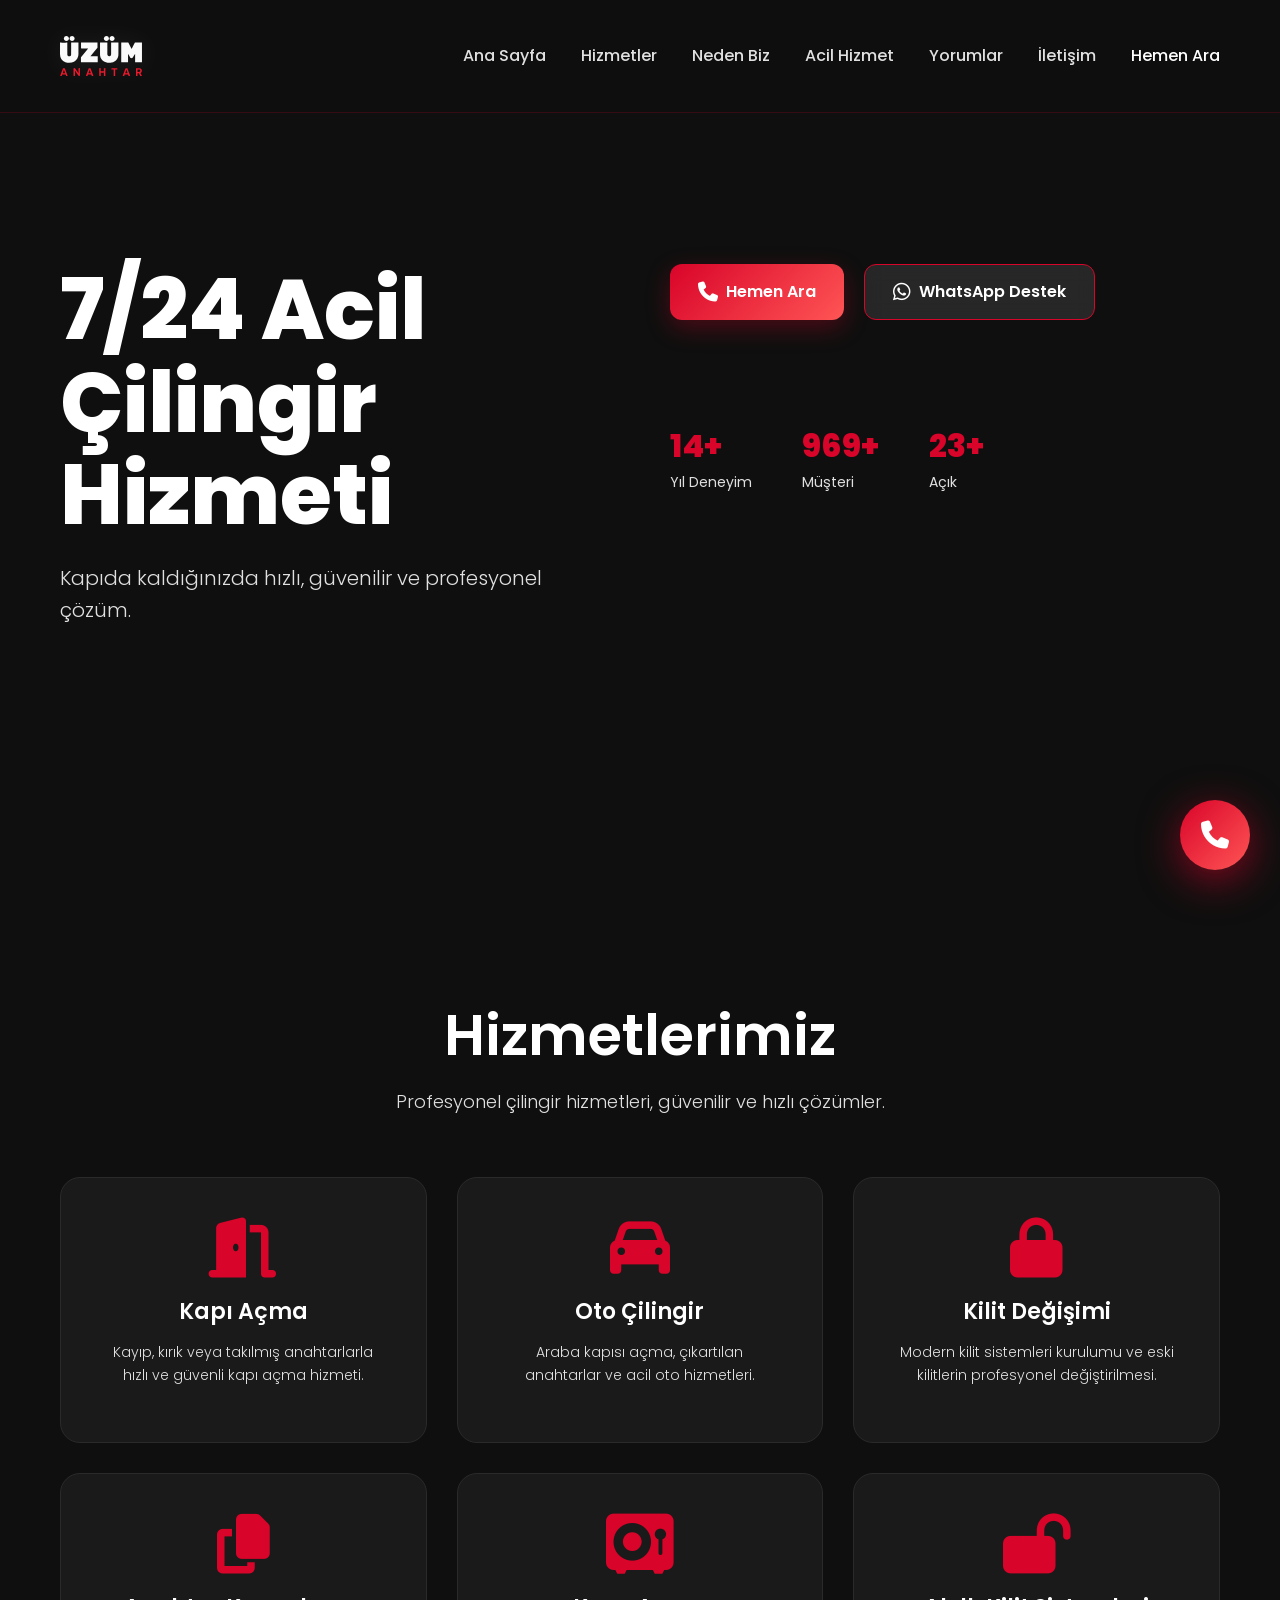
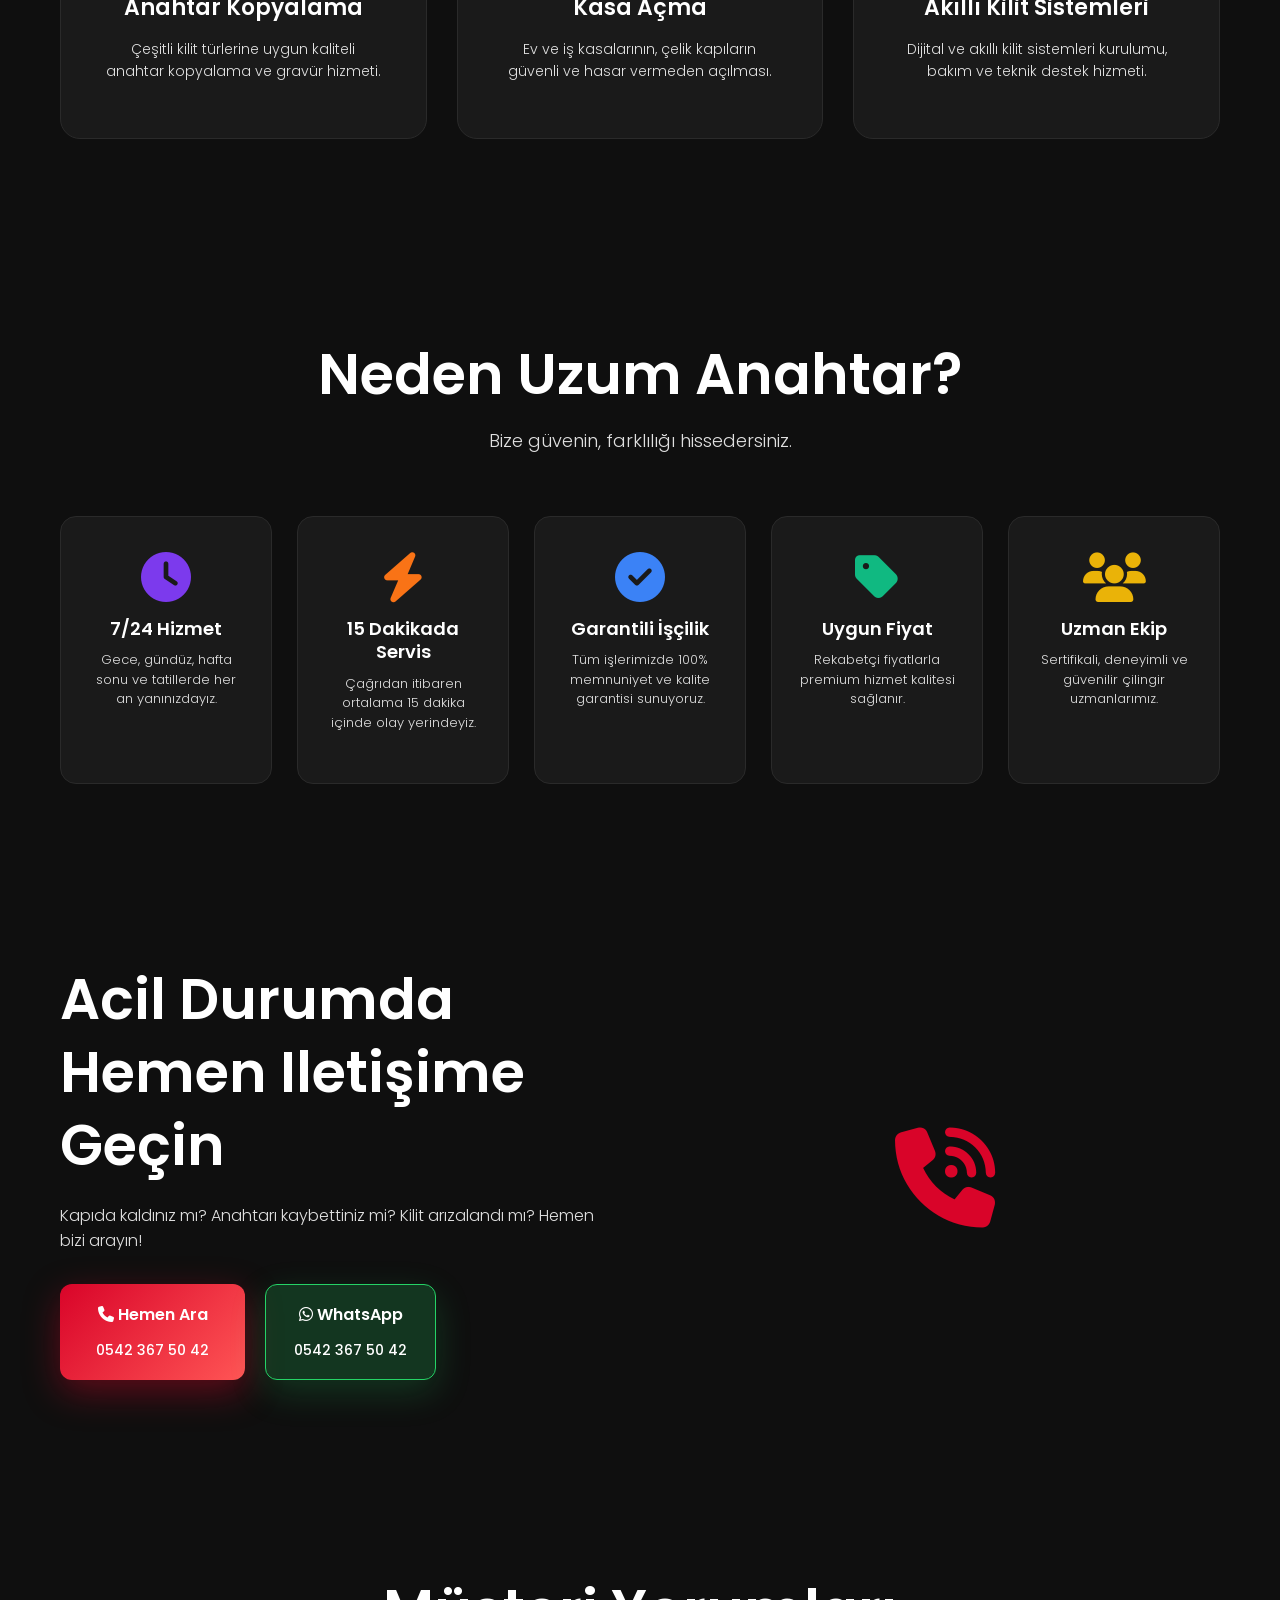
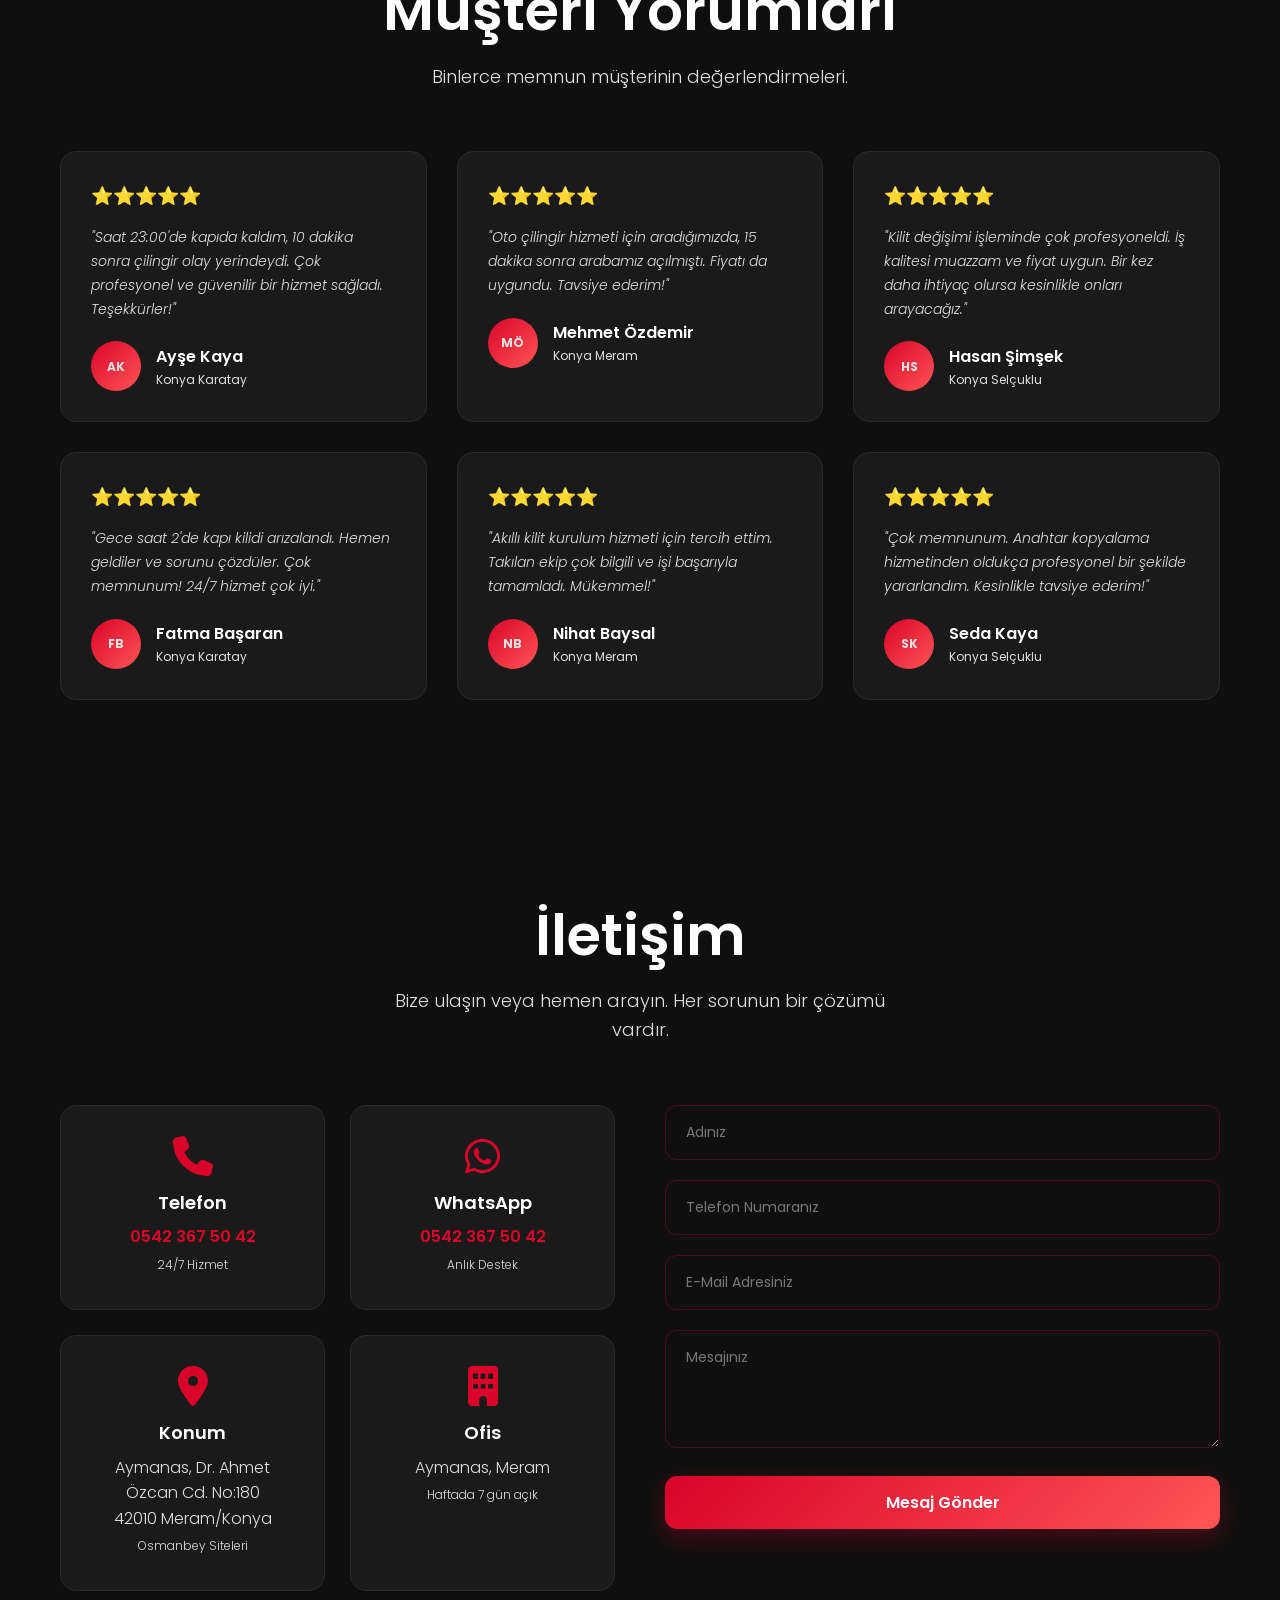
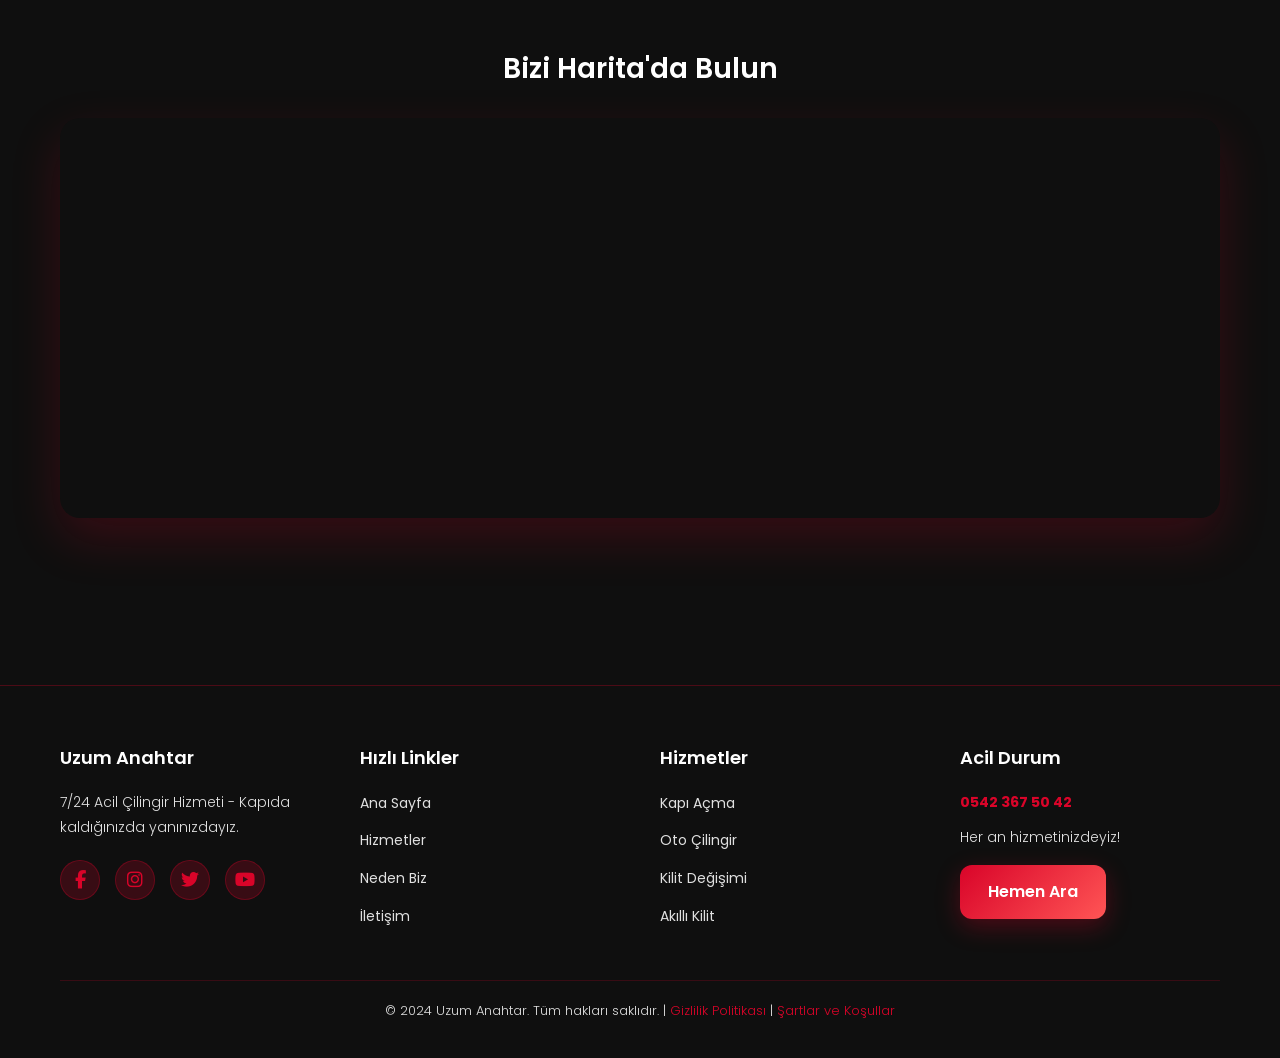
==== commit f95377fd: "logo updated" ====
--- a/index.html
+++ b/index.html
@@ -14,6 +14,7 @@
     <meta property="og:url" content="https://uzumanahtar.com/">
     <meta property="og:image" content="https://uzumanahtar.com/assets/logo.svg">
     <title>Uzum Anahtar - 7/24 Acil Çilingir Hizmeti</title>
+    <link rel="icon" type="image/svg+xml" href="assets/key.svg">
     <link href="https://fonts.googleapis.com/css2?family=Poppins:wght@300;400;600;700;800&display=swap" rel="stylesheet">
     <link rel="stylesheet" href="https://cdnjs.cloudflare.com/ajax/libs/font-awesome/6.4.0/css/all.min.css">
     <link rel="stylesheet" href="styles.css">
--- a/styles.css
+++ b/styles.css
@@ -205,8 +205,8 @@
     display: flex;
     align-items: center;
     justify-content: center;
-    width: clamp(64px, 7vw, 120px);
-    height: clamp(64px, 7vw, 120px);
+    width: 82px;
+    height: 82px;
     min-width: 0;
     flex-shrink: 0;
     overflow: visible;
@@ -238,6 +238,8 @@
     object-position: center;
     filter: drop-shadow(0 0 12px rgba(255, 255, 255, 0.08));
     transform-origin: center center;
+    max-width: 100%;
+    max-height: 100%;
 }
 
 .logo-img--main {
@@ -309,6 +311,19 @@
     background: var(--color-white);
     border-radius: 2px;
     transition: all var(--transition-speed);
+    transform-origin: center;
+}
+
+.menu-toggle.active span:nth-child(1) {
+    transform: rotate(45deg) translate(5px, 5px);
+}
+
+.menu-toggle.active span:nth-child(2) {
+    opacity: 0;
+}
+
+.menu-toggle.active span:nth-child(3) {
+    transform: rotate(-45deg) translate(5px, -5px);
 }
 
 /* ===================================
@@ -1133,6 +1148,18 @@
 }
 
 @media (max-width: 768px) {
+    .nav-wrapper {
+        position: relative;
+    }
+
+    .logo {
+        position: absolute;
+        left: 50%;
+        transform: translateX(-50%);
+        width: 100px;
+        height: 100px;
+    }
+
     .menu-toggle {
         display: flex;
     }
@@ -1173,6 +1200,10 @@
         display: none;
     }
 
+    .hero {
+        padding-top: 110px;
+    }
+
     .hero-title {
         font-size: 32px;
     }
@@ -1181,12 +1212,33 @@
         font-size: 16px;
     }
 
-    .hero-buttons {
+    .hero-buttons,
+    .emergency-buttons {
         flex-direction: column;
+        width: 100%;
+    }
+
+    .hero-buttons .btn,
+    .emergency-buttons .btn {
+        width: 100%;
+        justify-content: center;
+        white-space: normal;
     }
 
     .hero-stats {
-        flex-wrap: wrap;
+        display: grid;
+        grid-template-columns: repeat(3, minmax(0, 1fr));
+        gap: 16px;
+        align-items: start;
+    }
+
+    .stat {
+        align-items: center;
+        text-align: center;
+    }
+
+    .stat-number {
+        font-size: 24px;
     }
 
     .section-title {
@@ -1223,8 +1275,14 @@
 }
 
 @media (max-width: 480px) {
+    .hero {
+        min-height: auto;
+        padding: 100px 0 40px;
+    }
+
     .hero-title {
-        font-size: 24px;
+        font-size: 26px;
+        line-height: 1.2;
     }
 
     .hero-subtitle {
@@ -1242,15 +1300,18 @@
     .btn {
         padding: 12px 20px;
         font-size: 14px;
+        white-space: normal;
     }
 
     .service-card,
-    .advantage-card {
+    .advantage-card,
+    .testimonial-card,
+    .info-card {
         padding: 25px 15px;
     }
 
     .hero-stats {
-        flex-direction: column;
+        grid-template-columns: 1fr;
         gap: 20px;
     }
 
@@ -1260,6 +1321,11 @@
 
     .map-container iframe {
         height: 250px;
+    }
+
+    .contact-form input,
+    .contact-form textarea {
+        font-size: 16px;
     }
 }
 
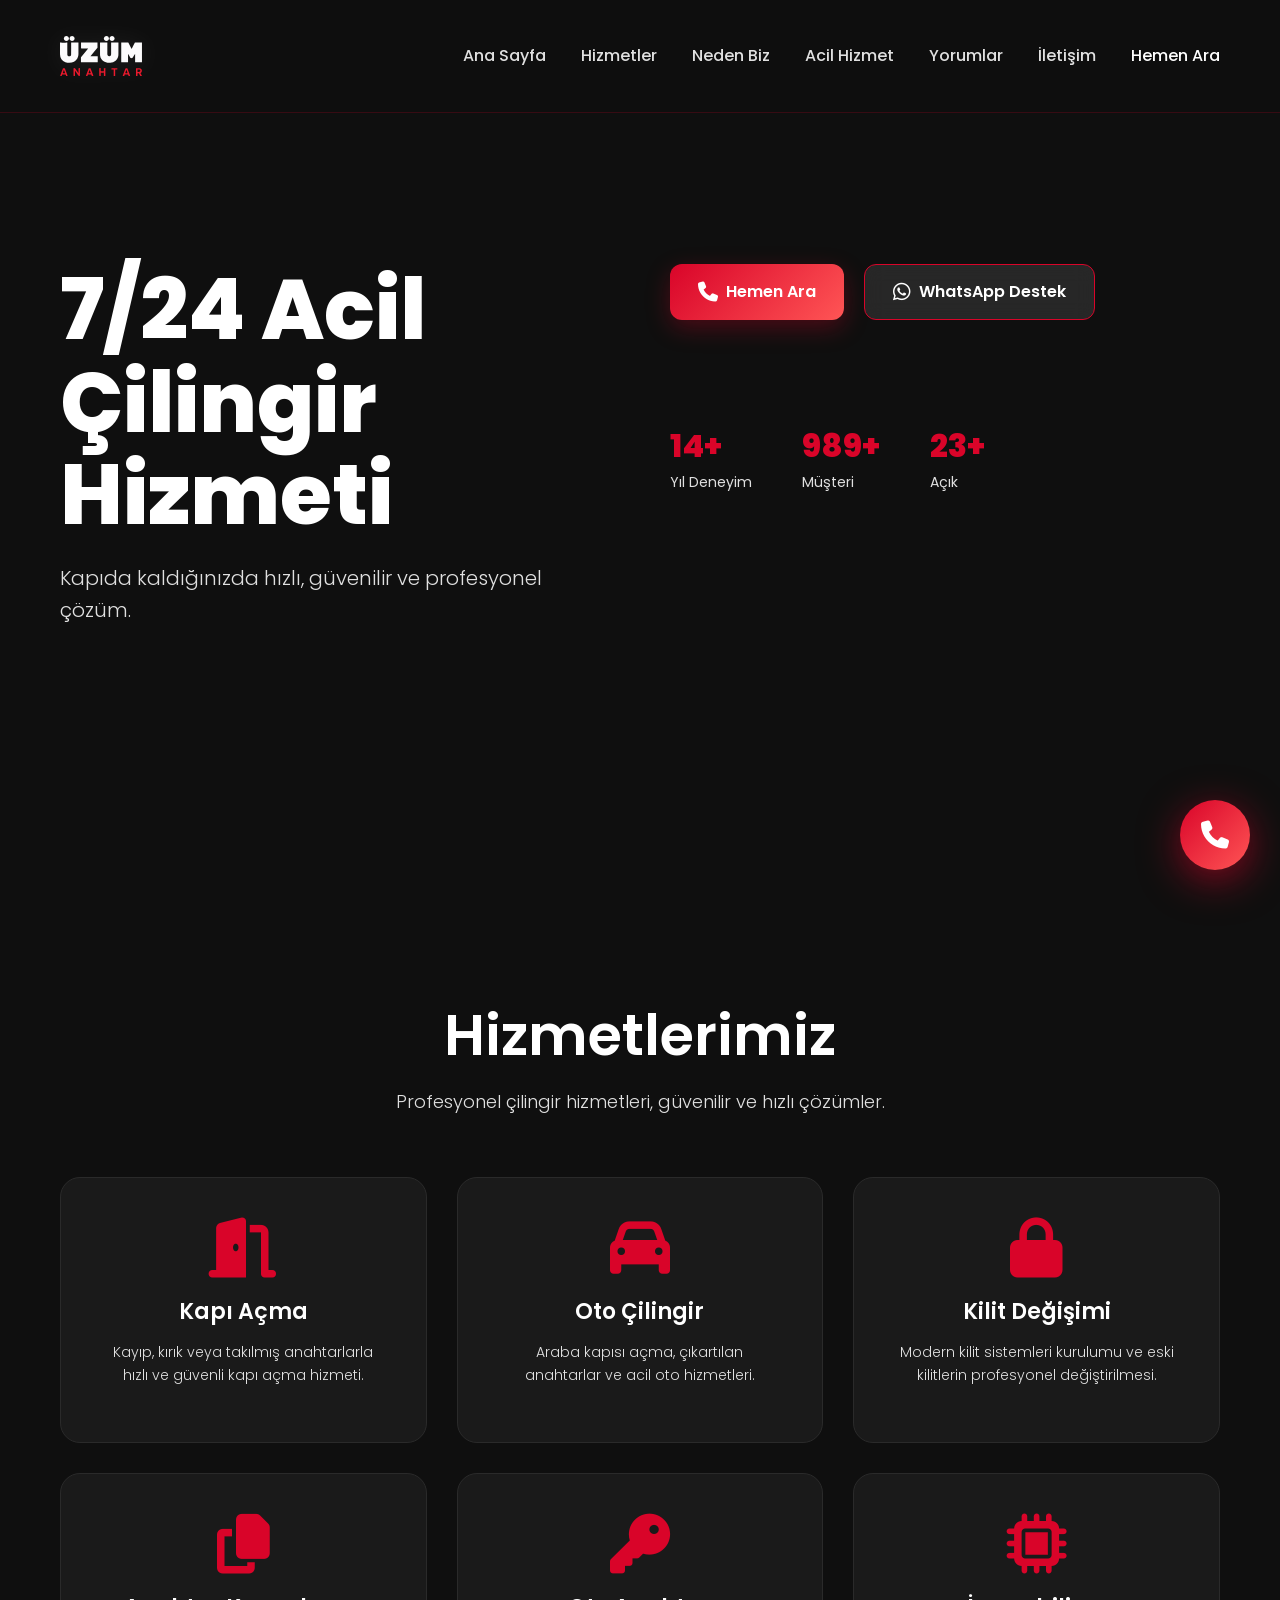
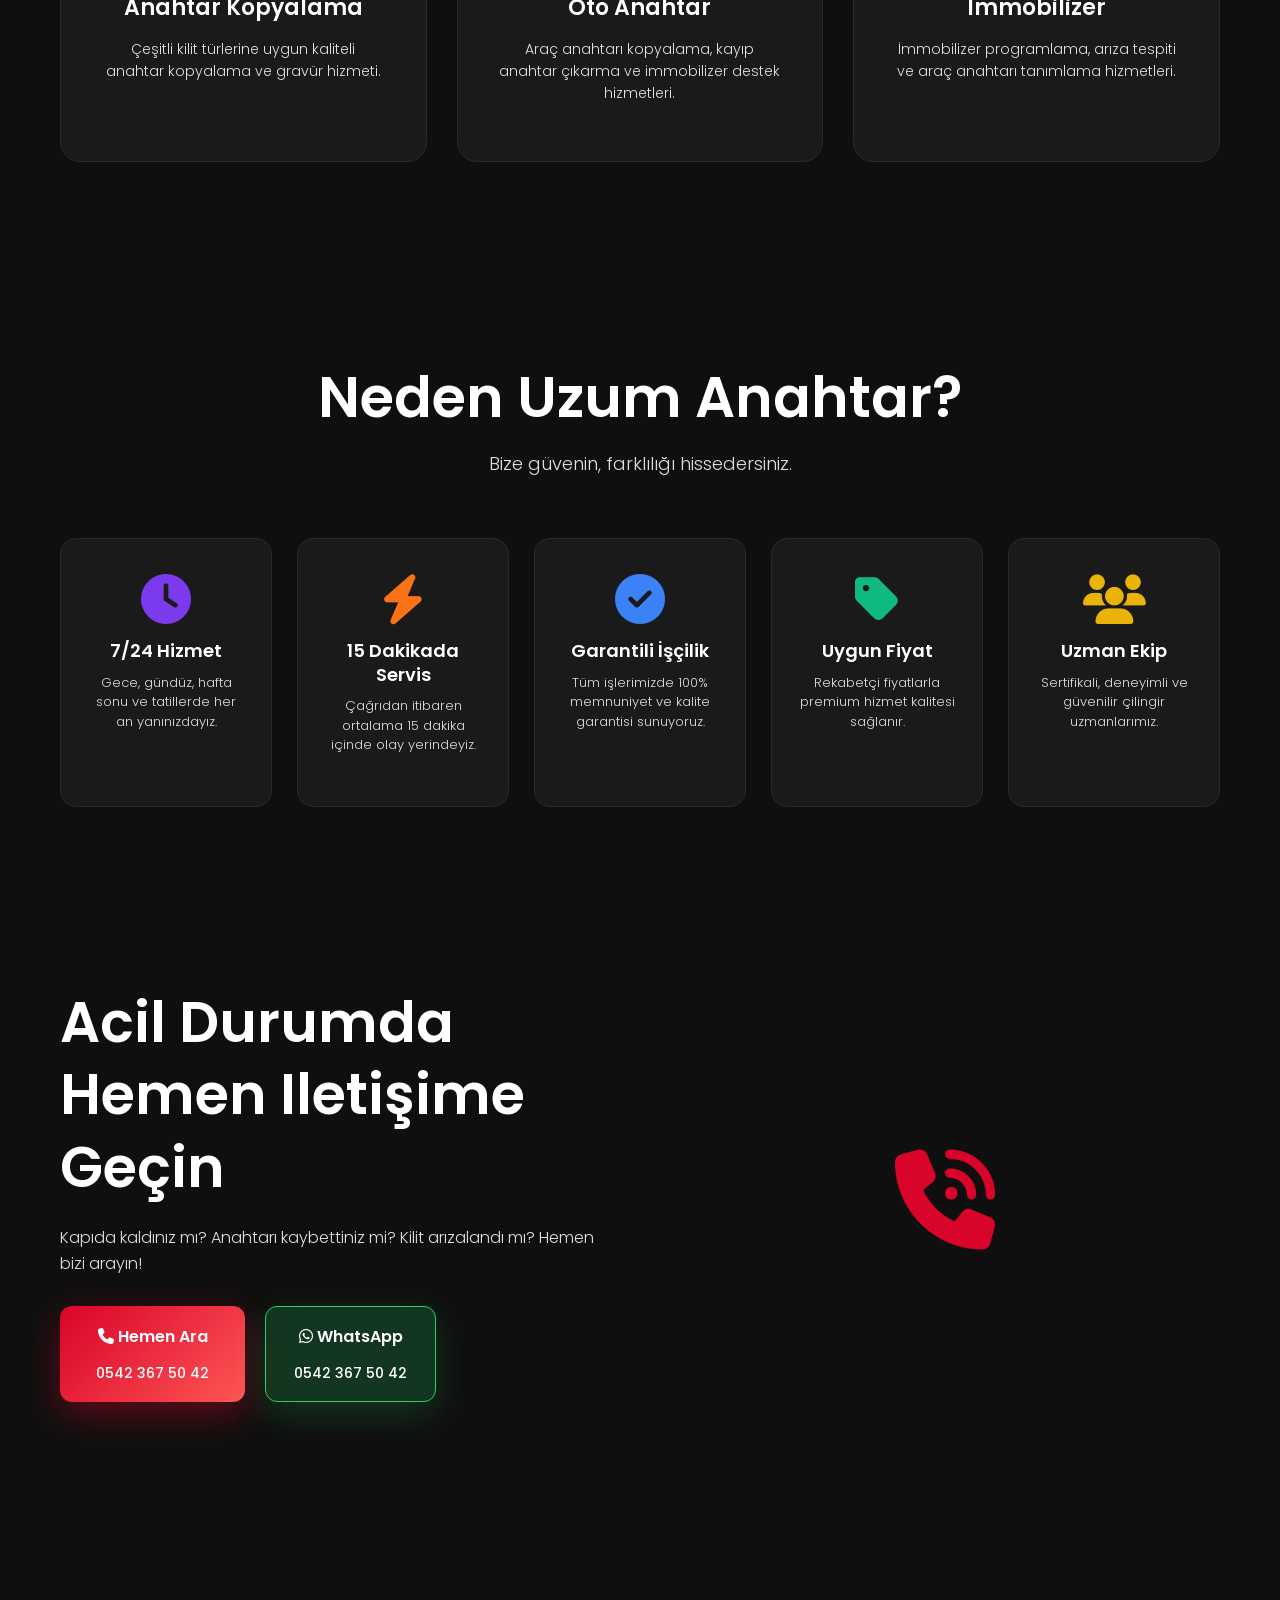
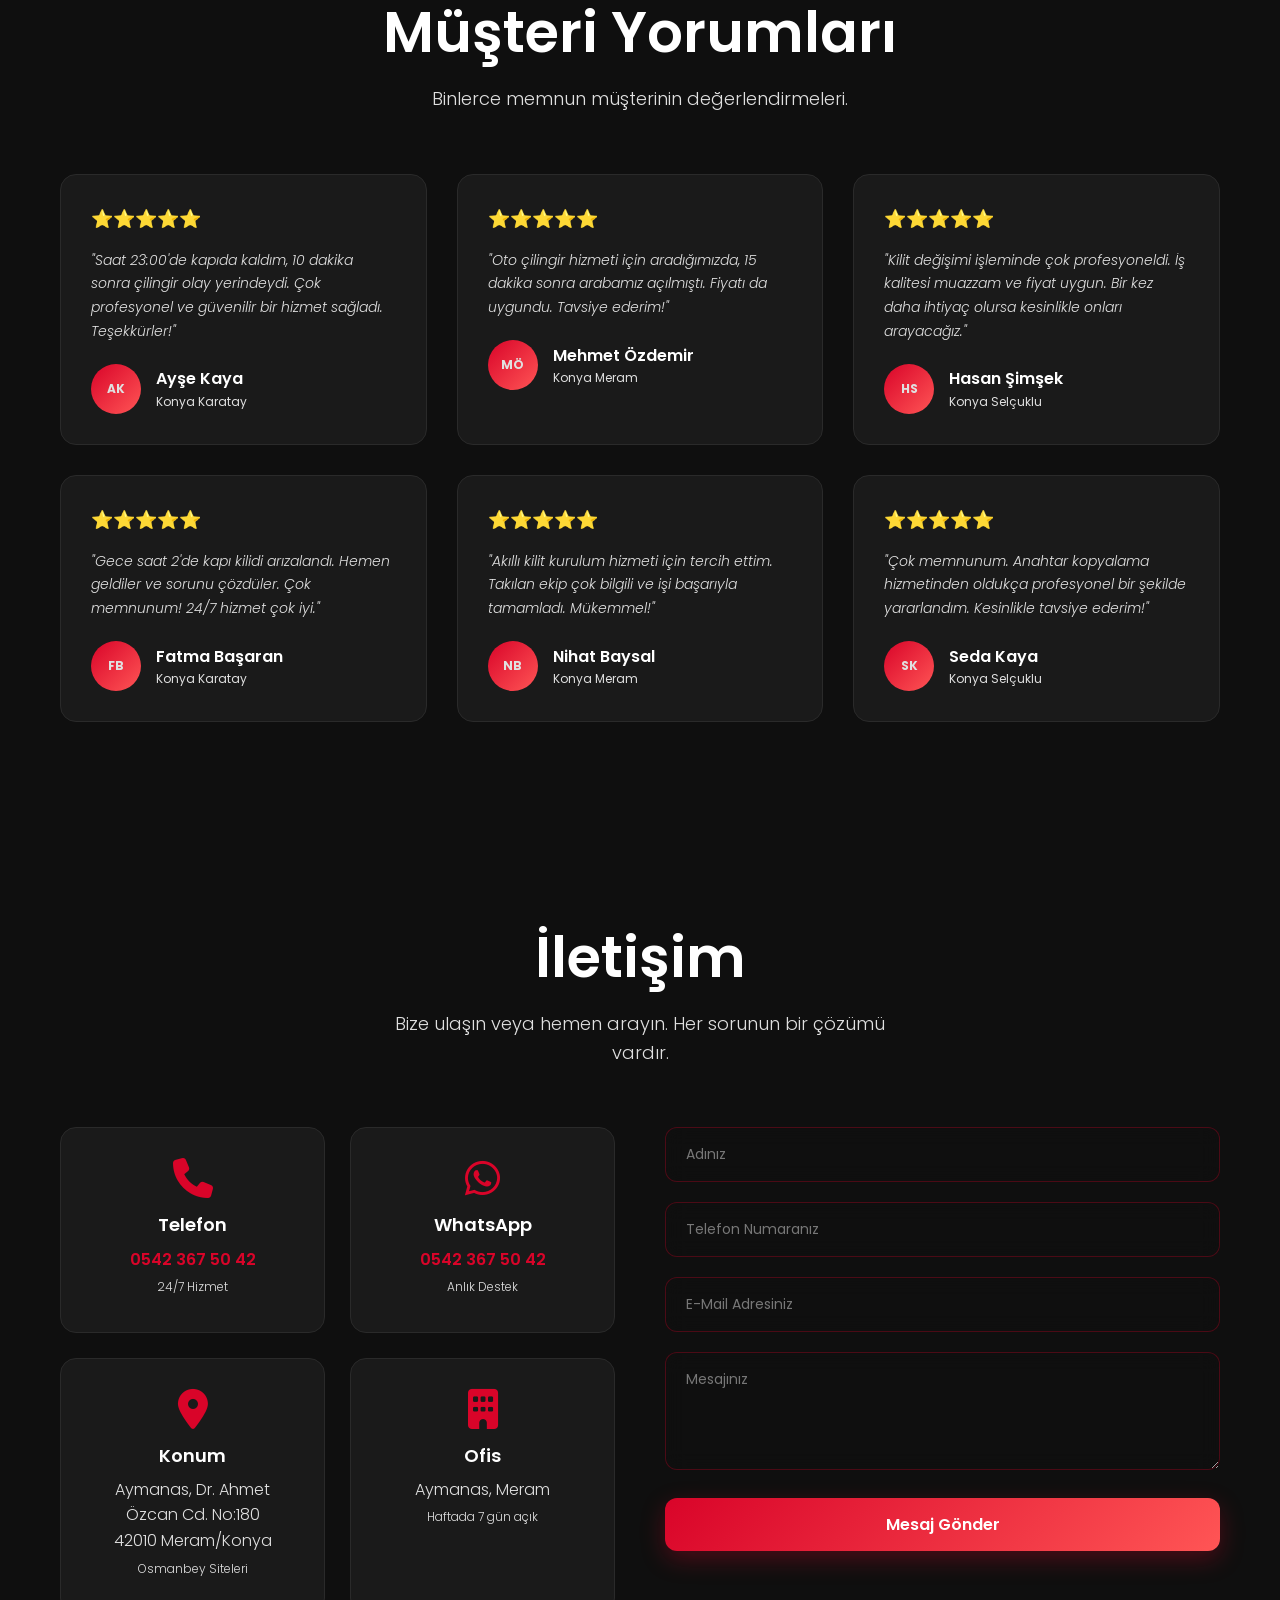
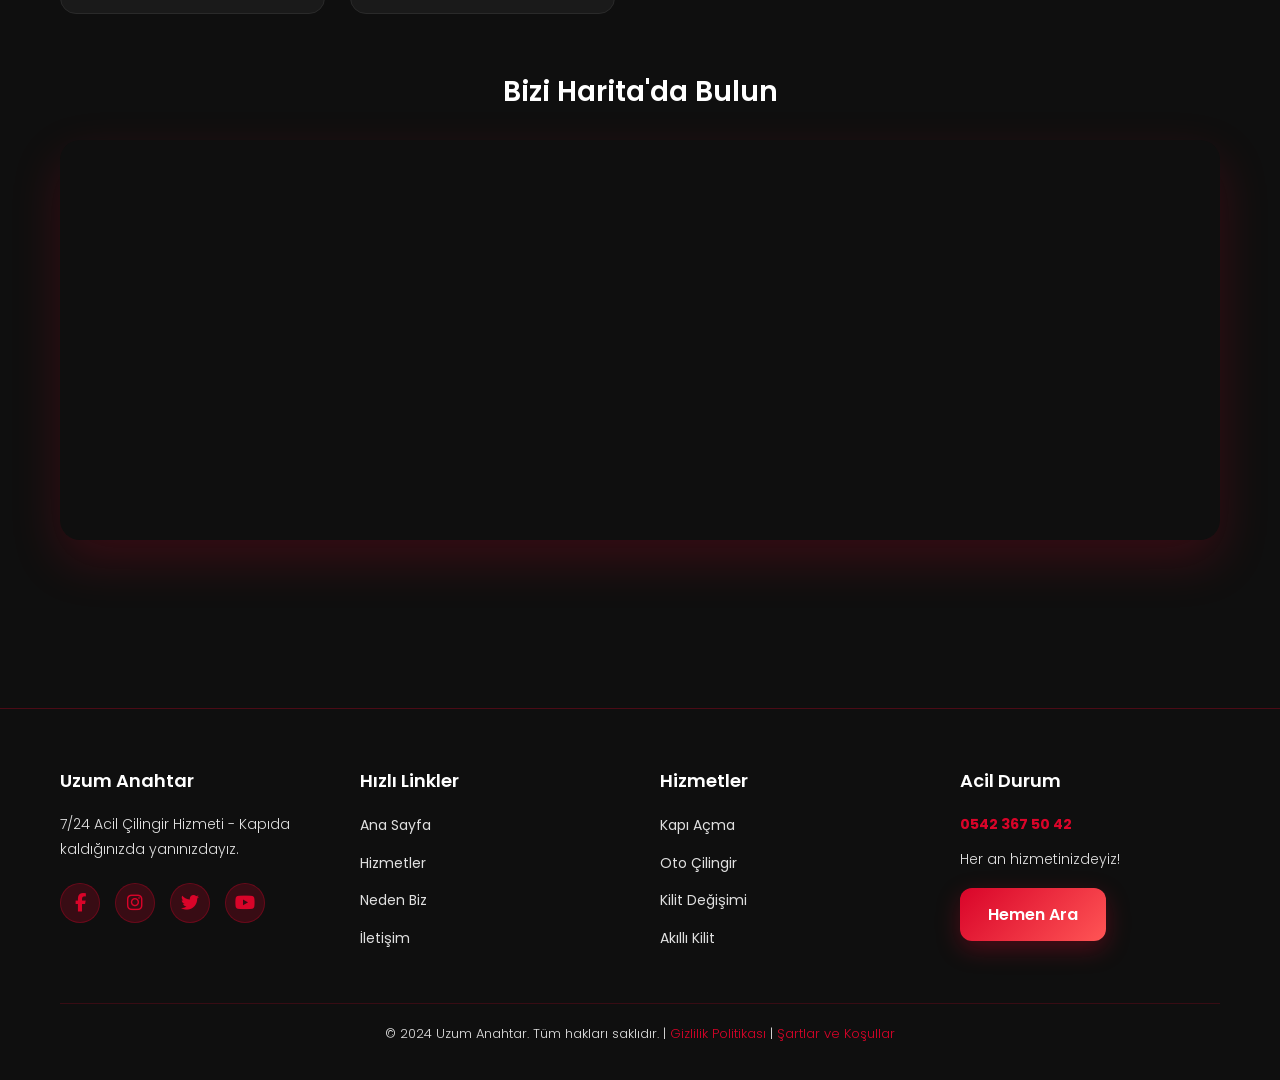
==== commit 3eb101f7: "animation updated" ====
--- a/index.html
+++ b/index.html
@@ -117,14 +117,14 @@
                     <p>Çeşitli kilit türlerine uygun kaliteli anahtar kopyalama ve gravür hizmeti.</p>
                 </div>
                 <div class="service-card">
-                    <i class="fas fa-vault service-icon"></i>
-                    <h3>Kasa Açma</h3>
-                    <p>Ev ve iş kasalarının, çelik kapıların güvenli ve hasar vermeden açılması.</p>
-                </div>
-                <div class="service-card">
-                    <i class="fas fa-lock-open service-icon"></i>
-                    <h3>Akıllı Kilit Sistemleri</h3>
-                    <p>Dijital ve akıllı kilit sistemleri kurulumu, bakım ve teknik destek hizmeti.</p>
+                    <i class="fas fa-key service-icon"></i>
+                    <h3>Oto Anahtar</h3>
+                    <p>Araç anahtarı kopyalama, kayıp anahtar çıkarma ve immobilizer destek hizmetleri.</p>
+                </div>
+                <div class="service-card">
+                    <i class="fas fa-microchip service-icon"></i>
+                    <h3>İmmobilizer</h3>
+                    <p>İmmobilizer programlama, arıza tespiti ve araç anahtarı tanımlama hizmetleri.</p>
                 </div>
             </div>
         </div>
--- a/styles.css
+++ b/styles.css
@@ -637,6 +637,63 @@
     transition: transform var(--transition-speed);
 }
 
+@keyframes serviceClock {
+    from { transform: rotate(0deg); }
+    to { transform: rotate(360deg); }
+}
+
+@keyframes serviceSpeed {
+    0%, 100% {
+        transform: translateX(0) scale(1);
+        filter: drop-shadow(0 0 3px rgba(249, 115, 22, 0.25));
+    }
+    35% {
+        transform: translateX(5px) scale(1.08);
+        filter: drop-shadow(0 0 12px rgba(249, 115, 22, 0.8));
+    }
+    70% {
+        transform: translateX(-3px) scale(1);
+        filter: drop-shadow(0 0 6px rgba(249, 115, 22, 0.45));
+    }
+}
+
+@keyframes serviceCheck {
+    0%, 100% { transform: scale(1); }
+    45% { transform: scale(1.16); }
+    65% { transform: scale(0.96); }
+}
+
+@keyframes servicePrice {
+    0%, 100% { transform: rotate(0deg); }
+    30% { transform: rotate(12deg); }
+    60% { transform: rotate(-8deg); }
+}
+
+@keyframes serviceTeam {
+    0%, 100% { transform: translateY(0); }
+    50% { transform: translateY(-6px); }
+}
+
+.advantage-card:nth-child(1) .advantage-icon {
+    animation: serviceClock 5s linear infinite;
+}
+
+.advantage-card:nth-child(2) .advantage-icon {
+    animation: serviceSpeed 1.4s ease-in-out infinite;
+}
+
+.advantage-card:nth-child(3) .advantage-icon {
+    animation: serviceCheck 2s ease-in-out infinite;
+}
+
+.advantage-card:nth-child(4) .advantage-icon {
+    animation: servicePrice 2.4s ease-in-out infinite;
+}
+
+.advantage-card:nth-child(5) .advantage-icon {
+    animation: serviceTeam 2.2s ease-in-out infinite;
+}
+
 /* Renkli İkonlar */
 .advantage-card:nth-child(1) .advantage-icon {
     color: #7c3aed;
@@ -660,6 +717,12 @@
 
 .advantage-card:hover .advantage-icon {
     transform: scale(1.15);
+}
+
+@media (prefers-reduced-motion: reduce) {
+    .advantage-card .advantage-icon {
+        animation: none;
+    }
 }
 
 .advantage-card h3 {
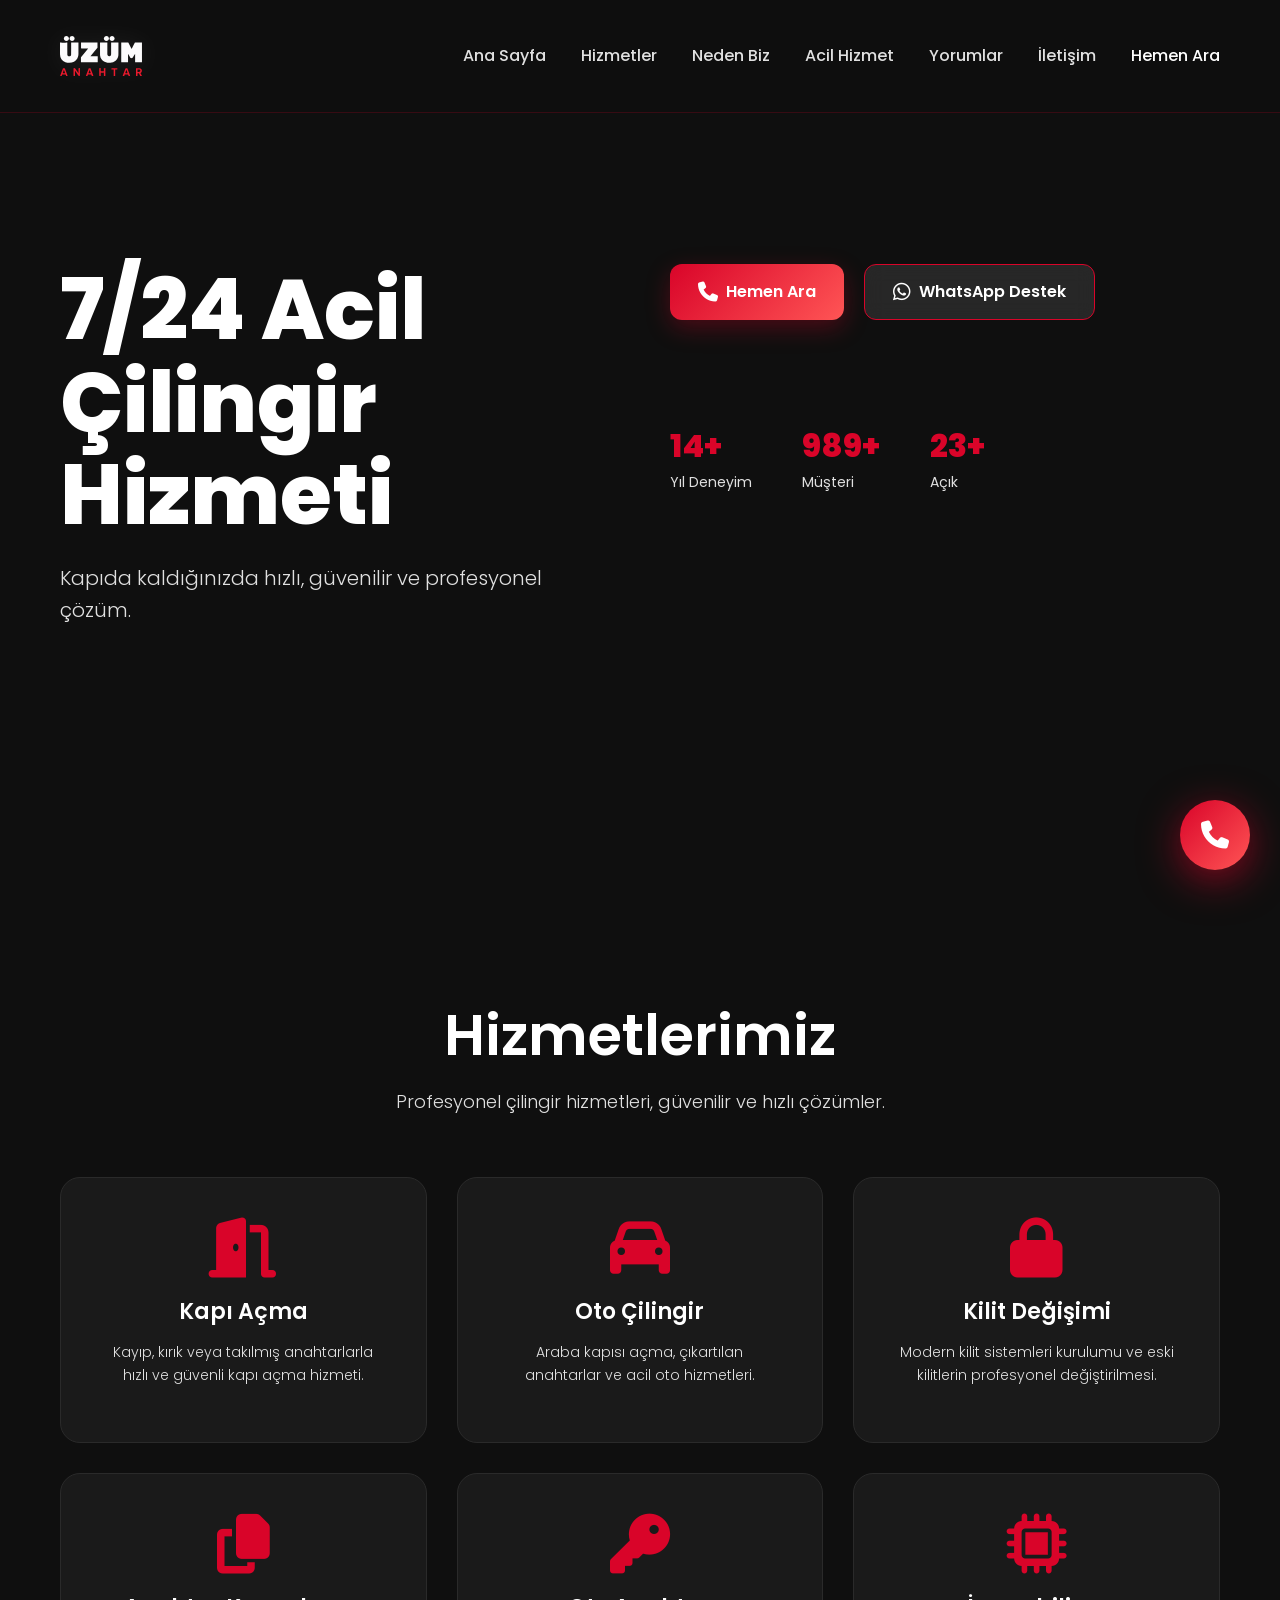
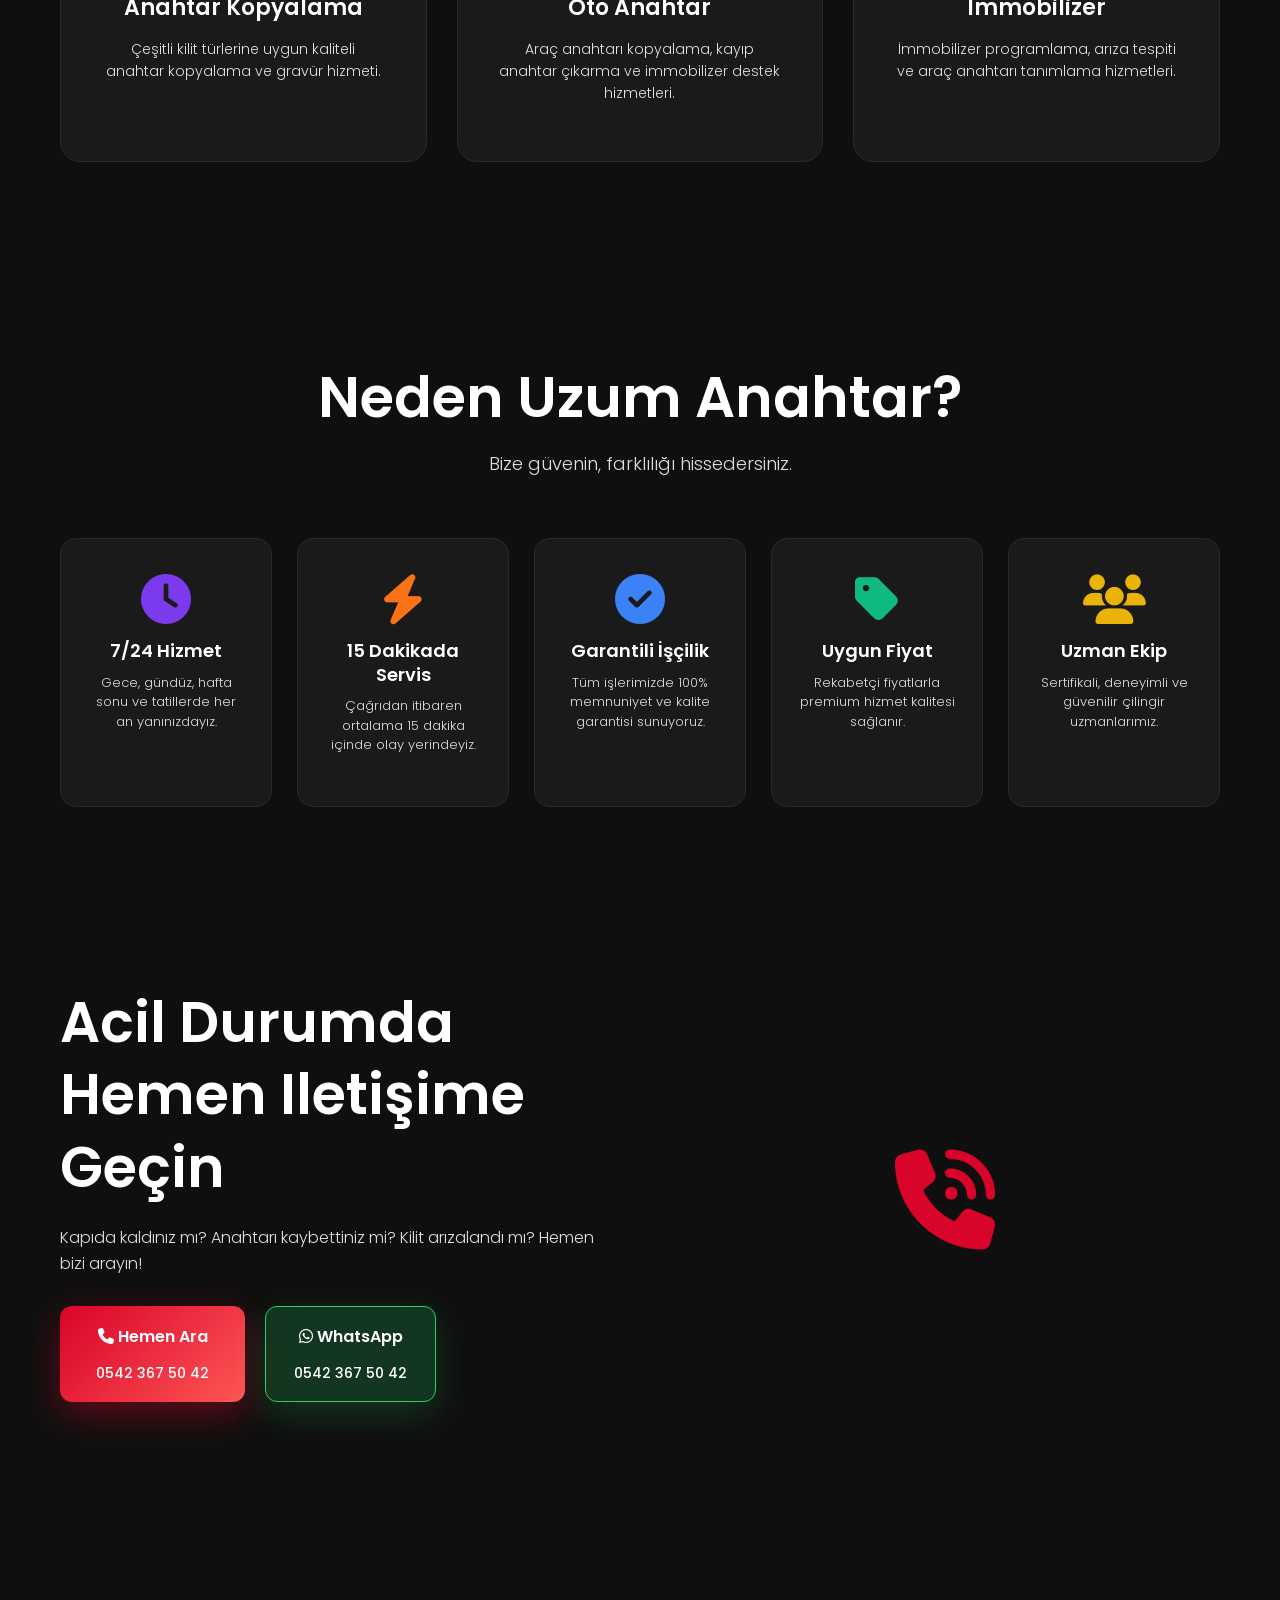
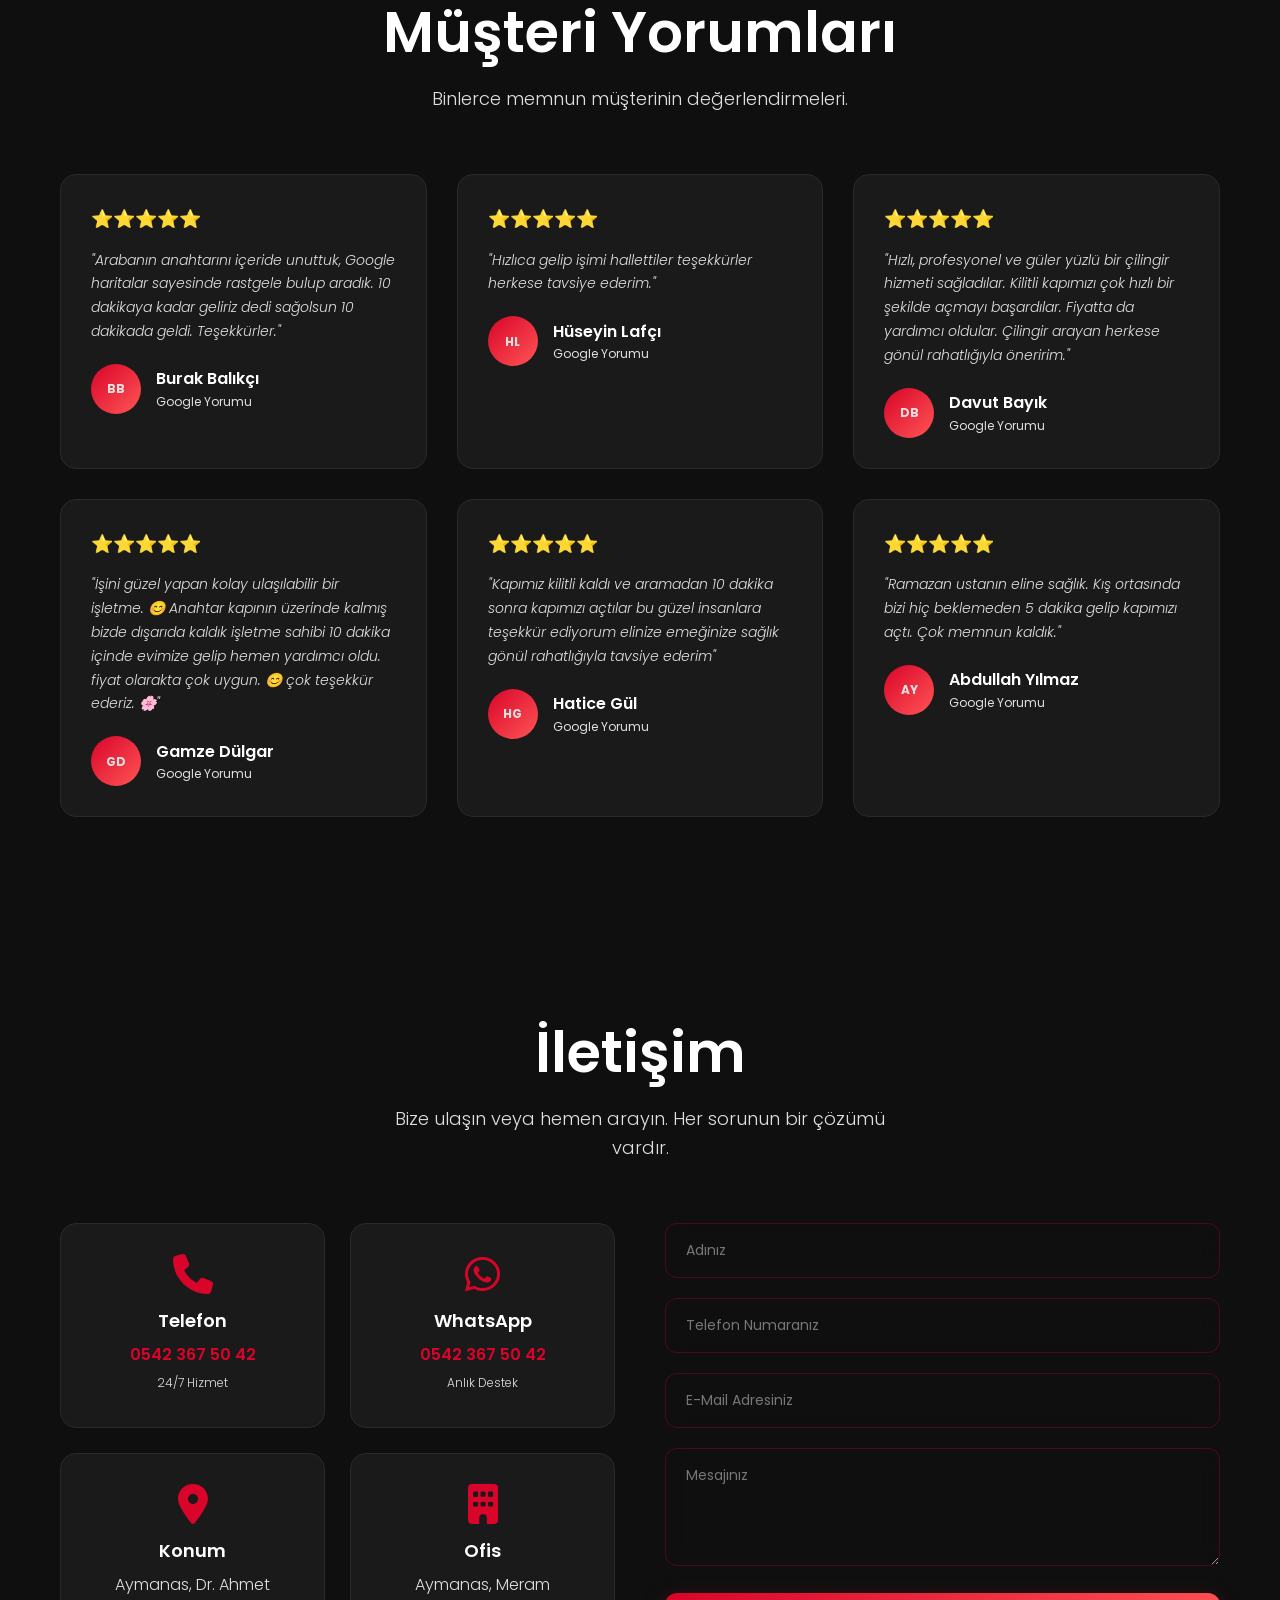
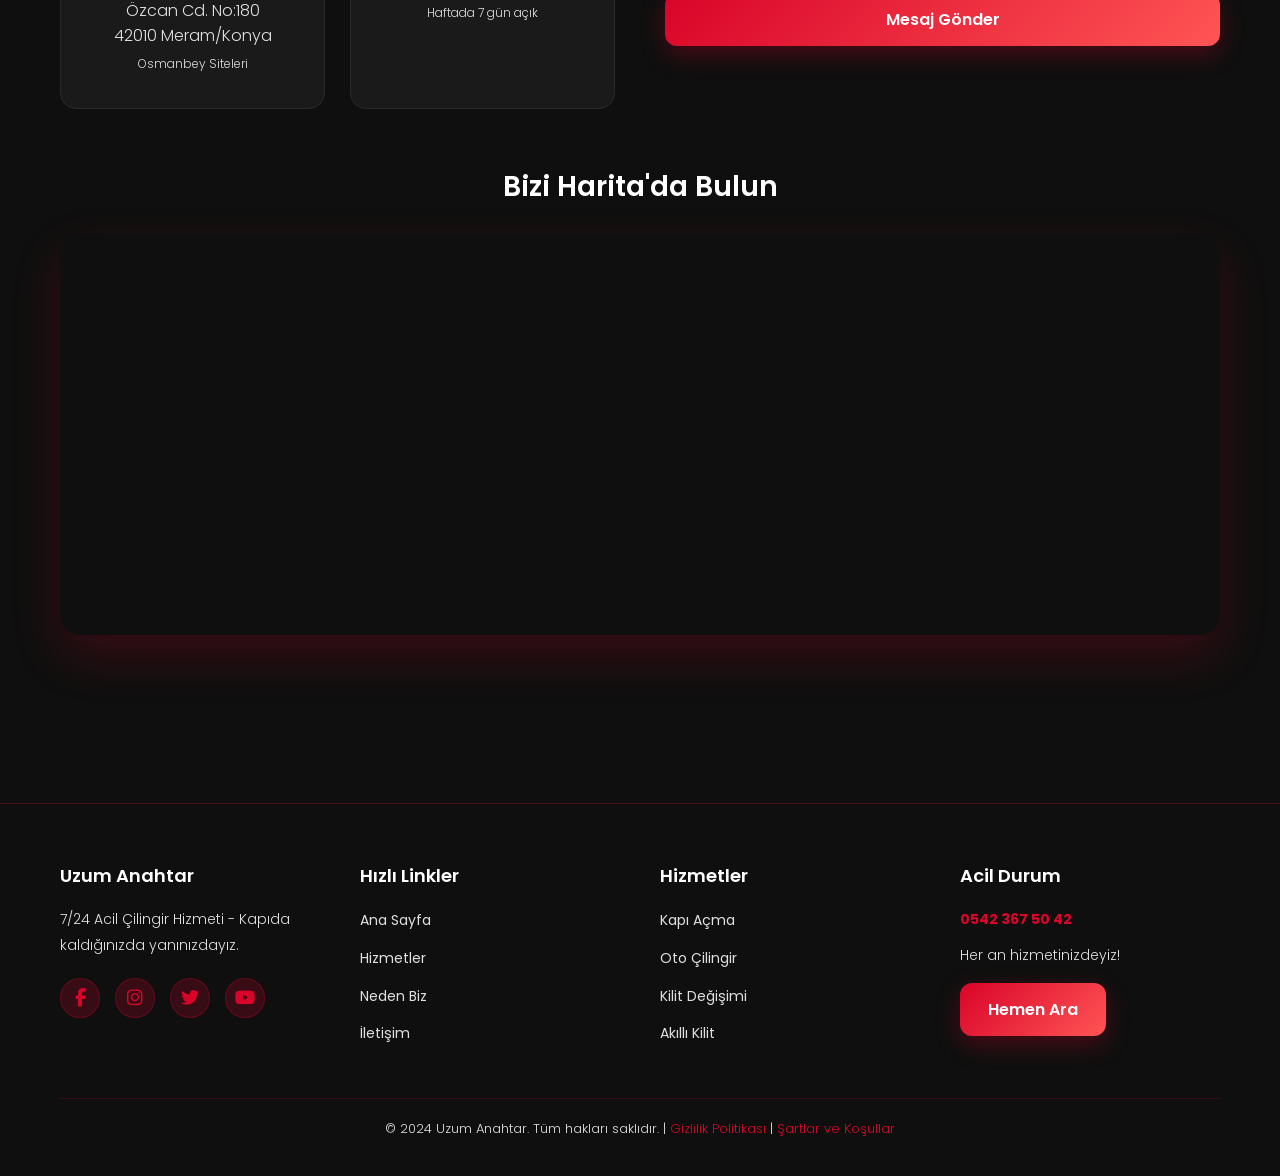
==== commit 4a2de614: "google yorum updated" ====
--- a/index.html
+++ b/index.html
@@ -206,67 +206,67 @@
             <div class="testimonials-grid">
                 <div class="testimonial-card">
                     <div class="stars">⭐⭐⭐⭐⭐</div>
-                    <p class="testimonial-text">"Saat 23:00'de kapıda kaldım, 10 dakika sonra çilingir olay yerindeydi. Çok profesyonel ve güvenilir bir hizmet sağladı. Teşekkürler!"</p>
-                    <div class="testimonial-author">
-                        <div class="author-avatar">AK</div>
-                        <div>
-                            <div class="author-name">Ayşe Kaya</div>
-                            <div class="author-location">Konya Karatay</div>
-                        </div>
-                    </div>
-                </div>
-                <div class="testimonial-card">
-                    <div class="stars">⭐⭐⭐⭐⭐</div>
-                    <p class="testimonial-text">"Oto çilingir hizmeti için aradığımızda, 15 dakika sonra arabamız açılmıştı. Fiyatı da uygundu. Tavsiye ederim!"</p>
-                    <div class="testimonial-author">
-                        <div class="author-avatar">MÖ</div>
-                        <div>
-                            <div class="author-name">Mehmet Özdemir</div>
-                            <div class="author-location">Konya Meram</div>
-                        </div>
-                    </div>
-                </div>
-                <div class="testimonial-card">
-                    <div class="stars">⭐⭐⭐⭐⭐</div>
-                    <p class="testimonial-text">"Kilit değişimi işleminde çok profesyoneldi. İş kalitesi muazzam ve fiyat uygun. Bir kez daha ihtiyaç olursa kesinlikle onları arayacağız."</p>
-                    <div class="testimonial-author">
-                        <div class="author-avatar">HS</div>
-                        <div>
-                            <div class="author-name">Hasan Şimşek</div>
-                            <div class="author-location">Konya Selçuklu</div>
-                        </div>
-                    </div>
-                </div>
-                <div class="testimonial-card">
-                    <div class="stars">⭐⭐⭐⭐⭐</div>
-                    <p class="testimonial-text">"Gece saat 2'de kapı kilidi arızalandı. Hemen geldiler ve sorunu çözdüler. Çok memnunum! 24/7 hizmet çok iyi."</p>
-                    <div class="testimonial-author">
-                        <div class="author-avatar">FB</div>
-                        <div>
-                            <div class="author-name">Fatma Başaran</div>
-                            <div class="author-location">Konya Karatay</div>
-                        </div>
-                    </div>
-                </div>
-                <div class="testimonial-card">
-                    <div class="stars">⭐⭐⭐⭐⭐</div>
-                    <p class="testimonial-text">"Akıllı kilit kurulum hizmeti için tercih ettim. Takılan ekip çok bilgili ve işi başarıyla tamamladı. Mükemmel!"</p>
-                    <div class="testimonial-author">
-                        <div class="author-avatar">NB</div>
-                        <div>
-                            <div class="author-name">Nihat Baysal</div>
-                            <div class="author-location">Konya Meram</div>
-                        </div>
-                    </div>
-                </div>
-                <div class="testimonial-card">
-                    <div class="stars">⭐⭐⭐⭐⭐</div>
-                    <p class="testimonial-text">"Çok memnunum. Anahtar kopyalama hizmetinden oldukça profesyonel bir şekilde yararlandım. Kesinlikle tavsiye ederim!"</p>
-                    <div class="testimonial-author">
-                        <div class="author-avatar">SK</div>
-                        <div>
-                            <div class="author-name">Seda Kaya</div>
-                            <div class="author-location">Konya Selçuklu</div>
+                    <p class="testimonial-text">"Arabanın anahtarını içeride unuttuk, Google haritalar sayesinde rastgele bulup aradık. 10 dakikaya kadar geliriz dedi sağolsun 10 dakikada geldi. Teşekkürler."</p>
+                    <div class="testimonial-author">
+                        <div class="author-avatar">BB</div>
+                        <div>
+                            <div class="author-name">Burak Balıkçı</div>
+                            <div class="author-location">Google Yorumu</div>
+                        </div>
+                    </div>
+                </div>
+                <div class="testimonial-card">
+                    <div class="stars">⭐⭐⭐⭐⭐</div>
+                    <p class="testimonial-text">"Hızlıca gelip işimi hallettiler teşekkürler herkese tavsiye ederim."</p>
+                    <div class="testimonial-author">
+                        <div class="author-avatar">HL</div>
+                        <div>
+                            <div class="author-name">Hüseyin Lafçı</div>
+                            <div class="author-location">Google Yorumu</div>
+                        </div>
+                    </div>
+                </div>
+                <div class="testimonial-card">
+                    <div class="stars">⭐⭐⭐⭐⭐</div>
+                    <p class="testimonial-text">"Hızlı, profesyonel ve güler yüzlü bir çilingir hizmeti sağladılar. Kilitli kapımızı çok hızlı bir şekilde açmayı başardılar. Fiyatta da yardımcı oldular. Çilingir arayan herkese gönül rahatlığıyla öneririm."</p>
+                    <div class="testimonial-author">
+                        <div class="author-avatar">DB</div>
+                        <div>
+                            <div class="author-name">Davut Bayık</div>
+                            <div class="author-location">Google Yorumu</div>
+                        </div>
+                    </div>
+                </div>
+                <div class="testimonial-card">
+                    <div class="stars">⭐⭐⭐⭐⭐</div>
+                    <p class="testimonial-text">"İşini güzel yapan kolay ulaşılabilir bir işletme. 😊 Anahtar kapının üzerinde kalmış bizde dışarıda kaldık işletme sahibi 10 dakika içinde evimize gelip hemen yardımcı oldu. fiyat olarakta çok uygun. 😊 çok teşekkür ederiz. 🌸"</p>
+                    <div class="testimonial-author">
+                        <div class="author-avatar">GD</div>
+                        <div>
+                            <div class="author-name">Gamze Dülgar</div>
+                            <div class="author-location">Google Yorumu</div>
+                        </div>
+                    </div>
+                </div>
+                <div class="testimonial-card">
+                    <div class="stars">⭐⭐⭐⭐⭐</div>
+                    <p class="testimonial-text">"Kapımız kilitli kaldı ve aramadan 10 dakika sonra kapımızı açtılar bu güzel insanlara teşekkür ediyorum elinize emeğinize sağlık gönül rahatlığıyla tavsiye ederim"</p>
+                    <div class="testimonial-author">
+                        <div class="author-avatar">HG</div>
+                        <div>
+                            <div class="author-name">Hatice Gül</div>
+                            <div class="author-location">Google Yorumu</div>
+                        </div>
+                    </div>
+                </div>
+                <div class="testimonial-card">
+                    <div class="stars">⭐⭐⭐⭐⭐</div>
+                    <p class="testimonial-text">"Ramazan ustanın eline sağlık. Kış ortasında bizi hiç beklemeden 5 dakika gelip kapımızı açtı. Çok memnun kaldık."</p>
+                    <div class="testimonial-author">
+                        <div class="author-avatar">AY</div>
+                        <div>
+                            <div class="author-name">Abdullah Yılmaz</div>
+                            <div class="author-location">Google Yorumu</div>
                         </div>
                     </div>
                 </div>
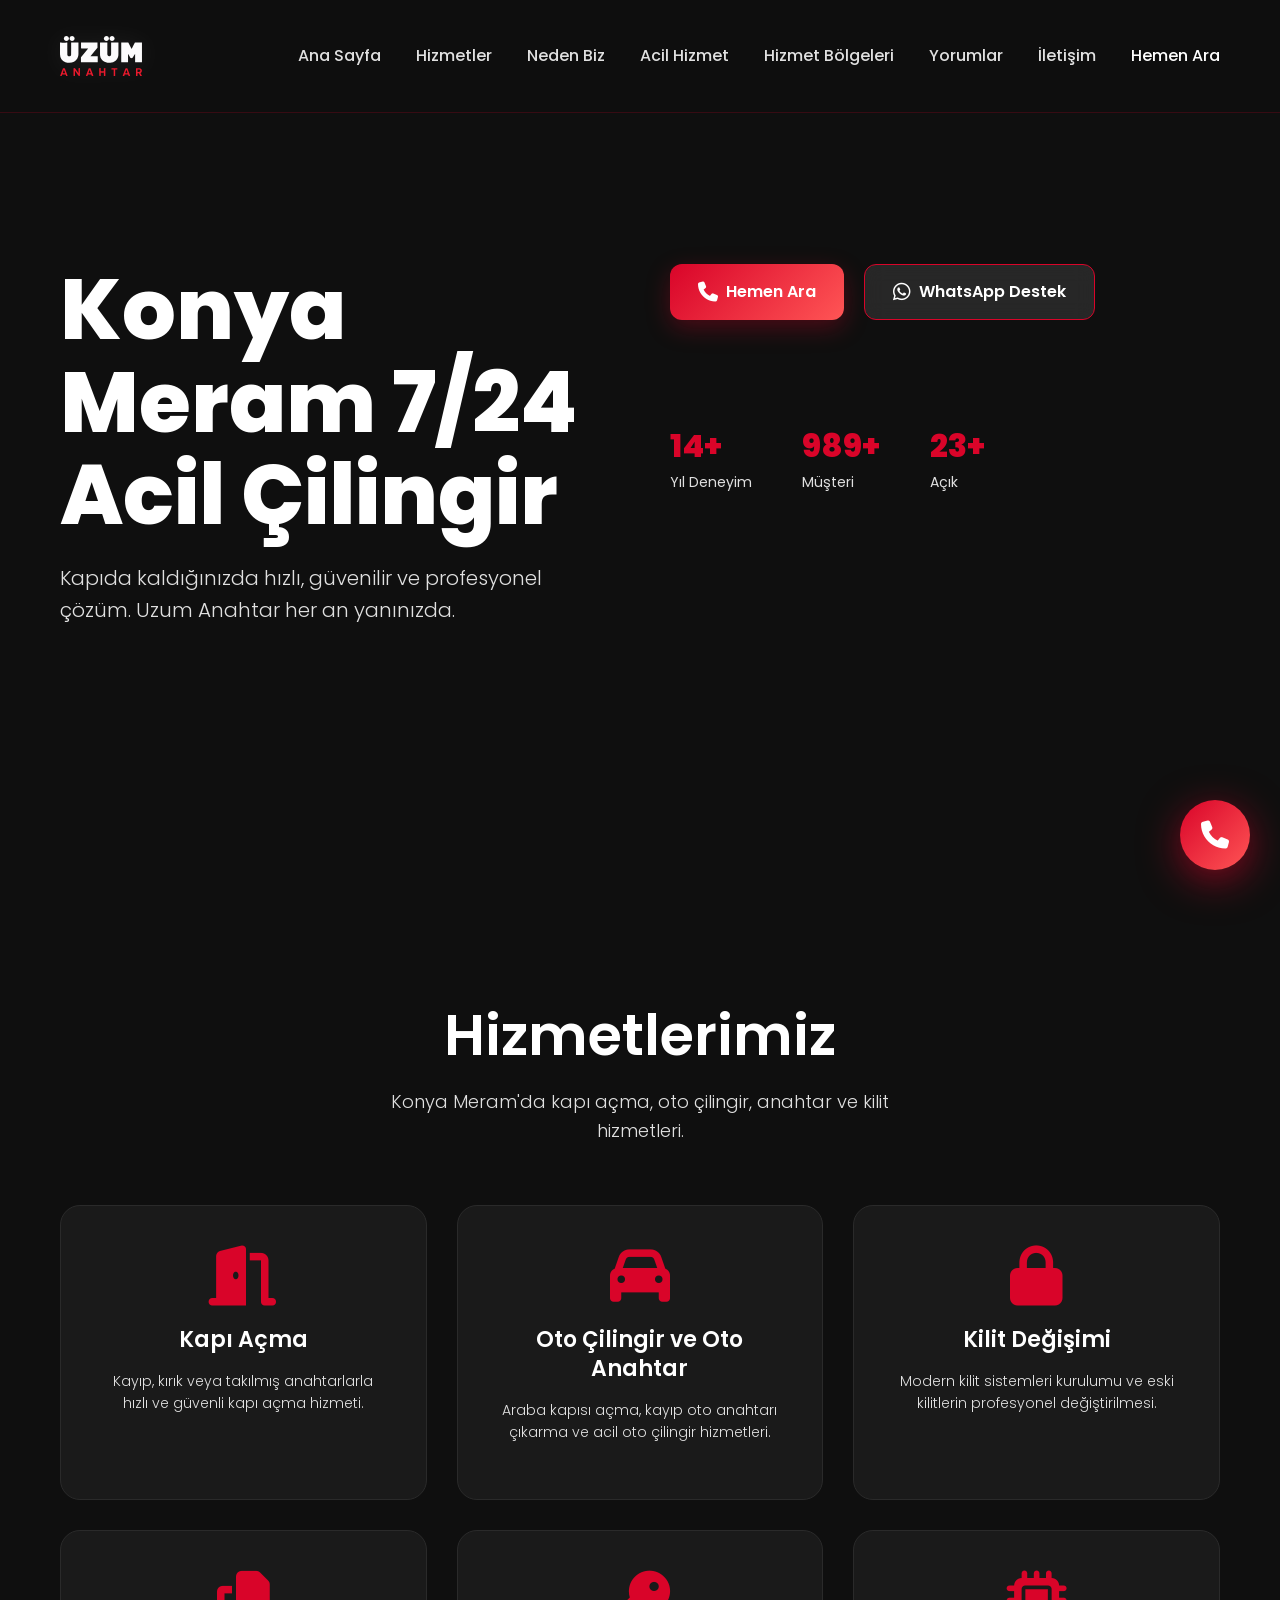
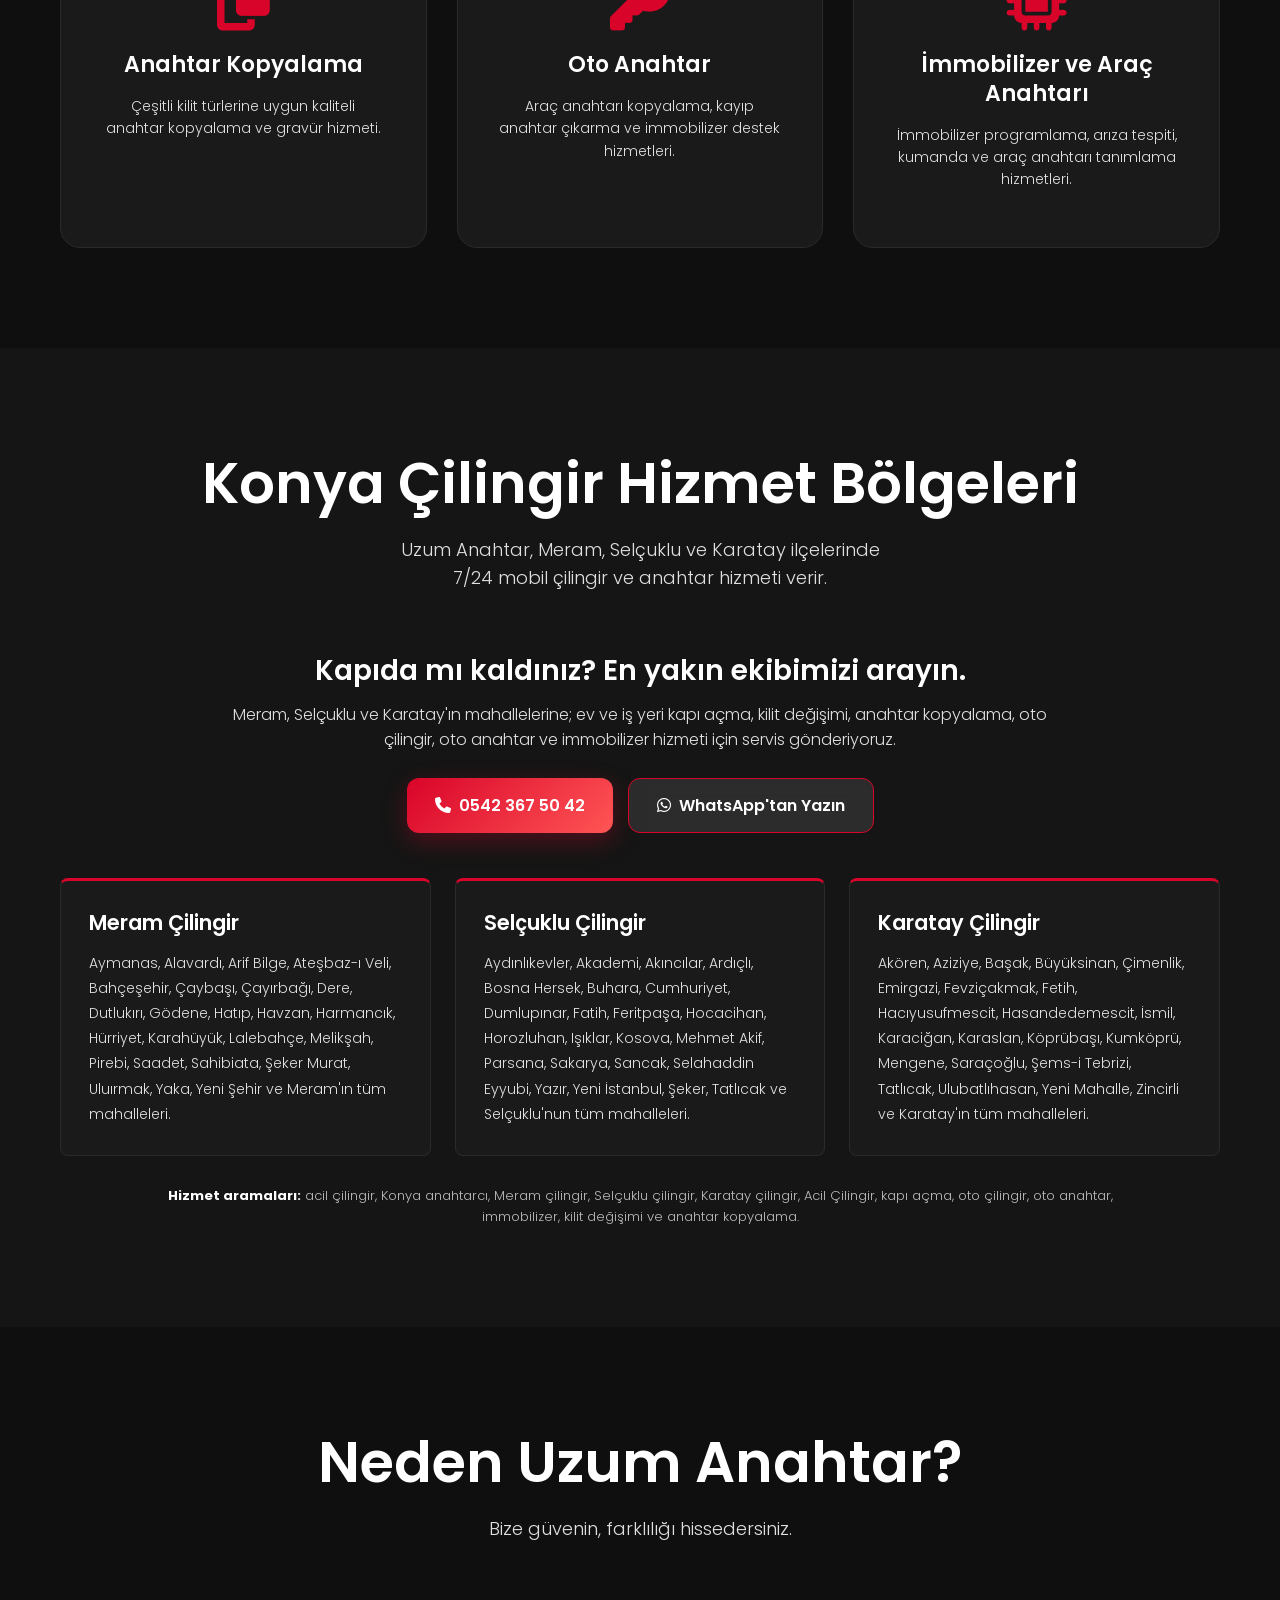
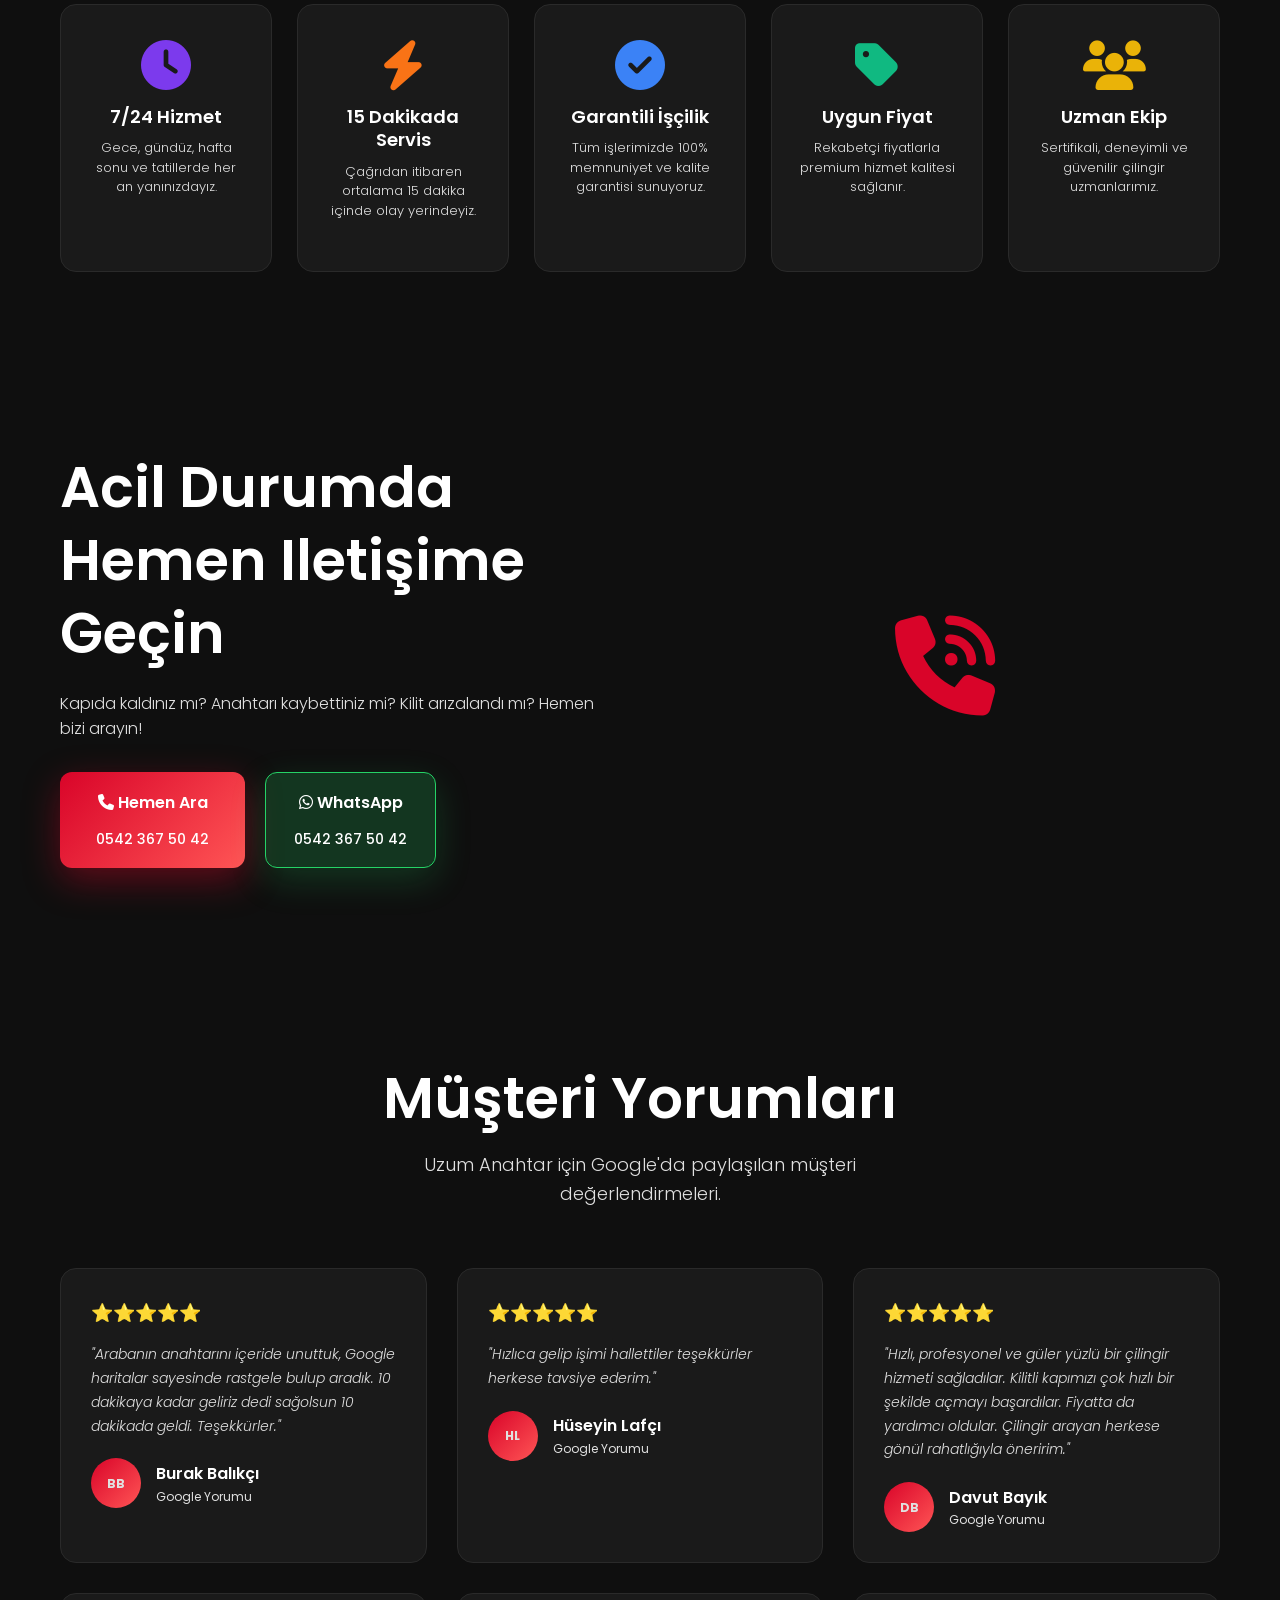
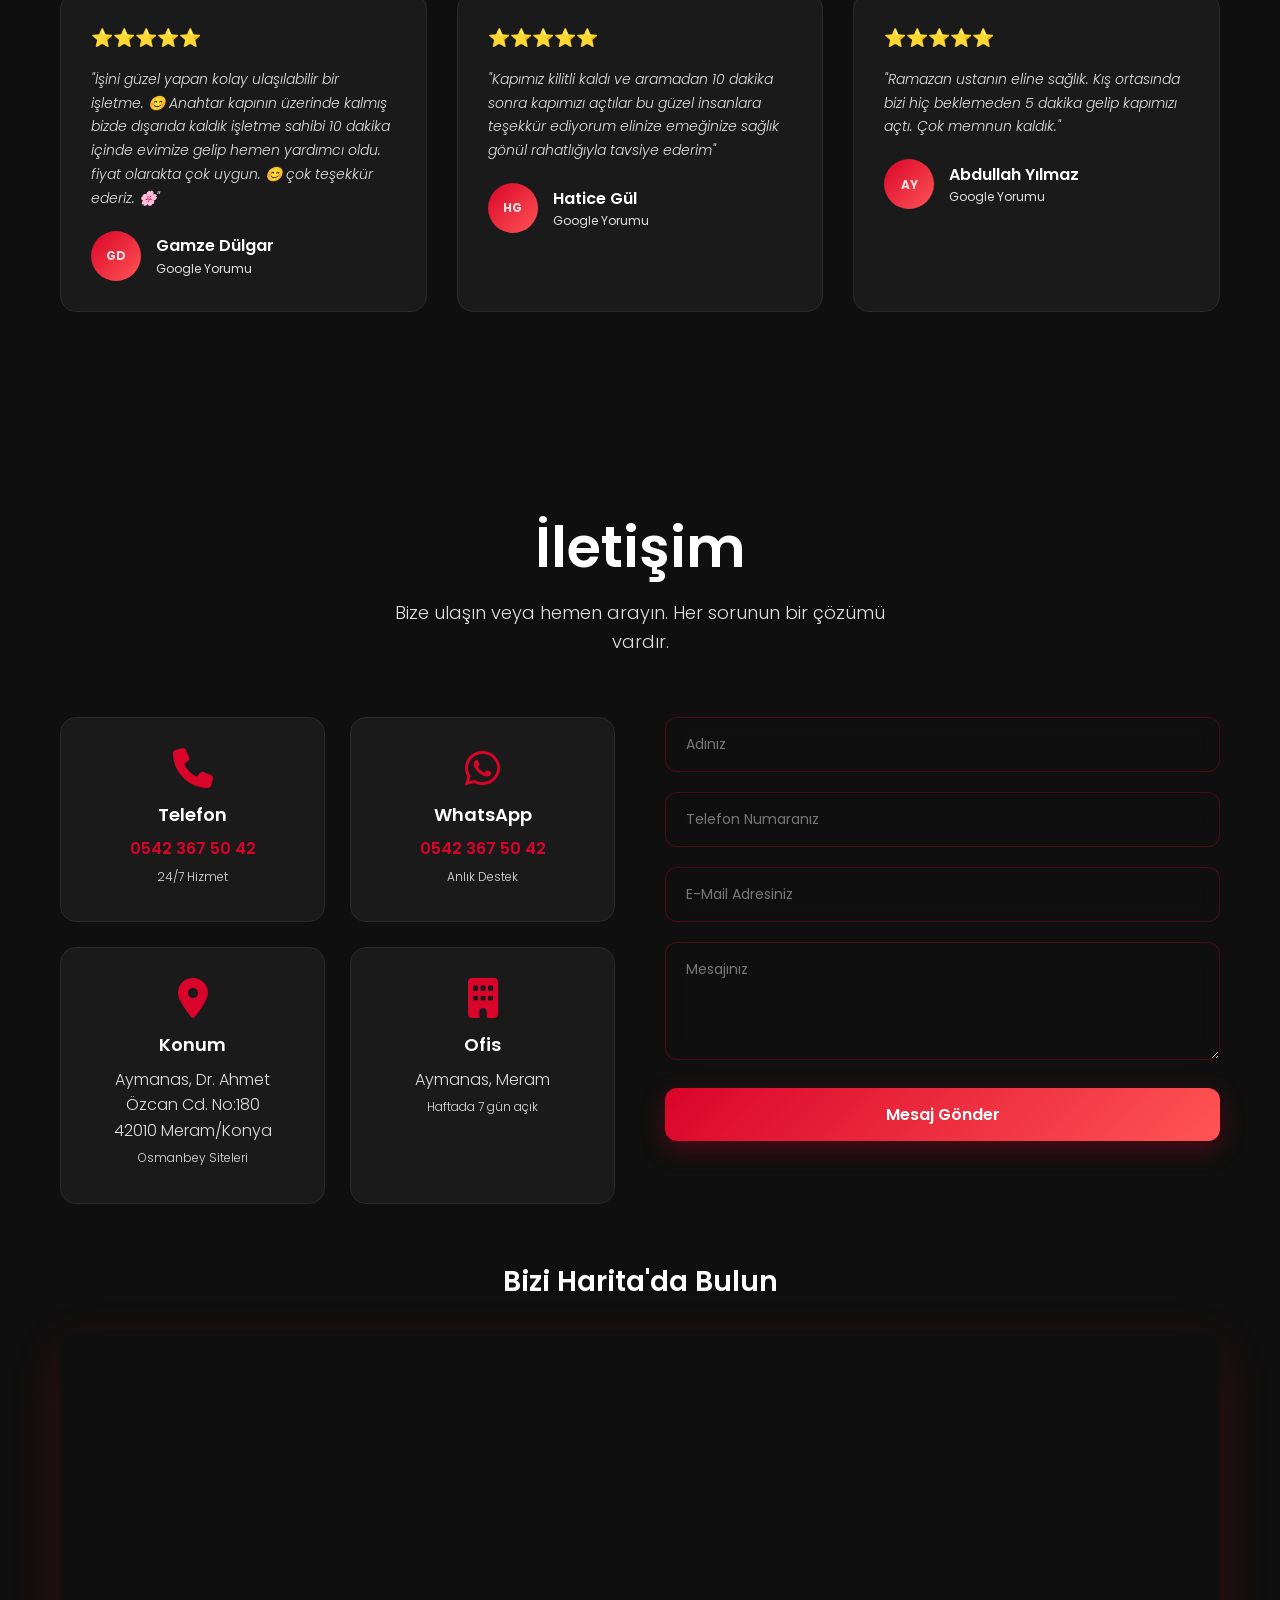
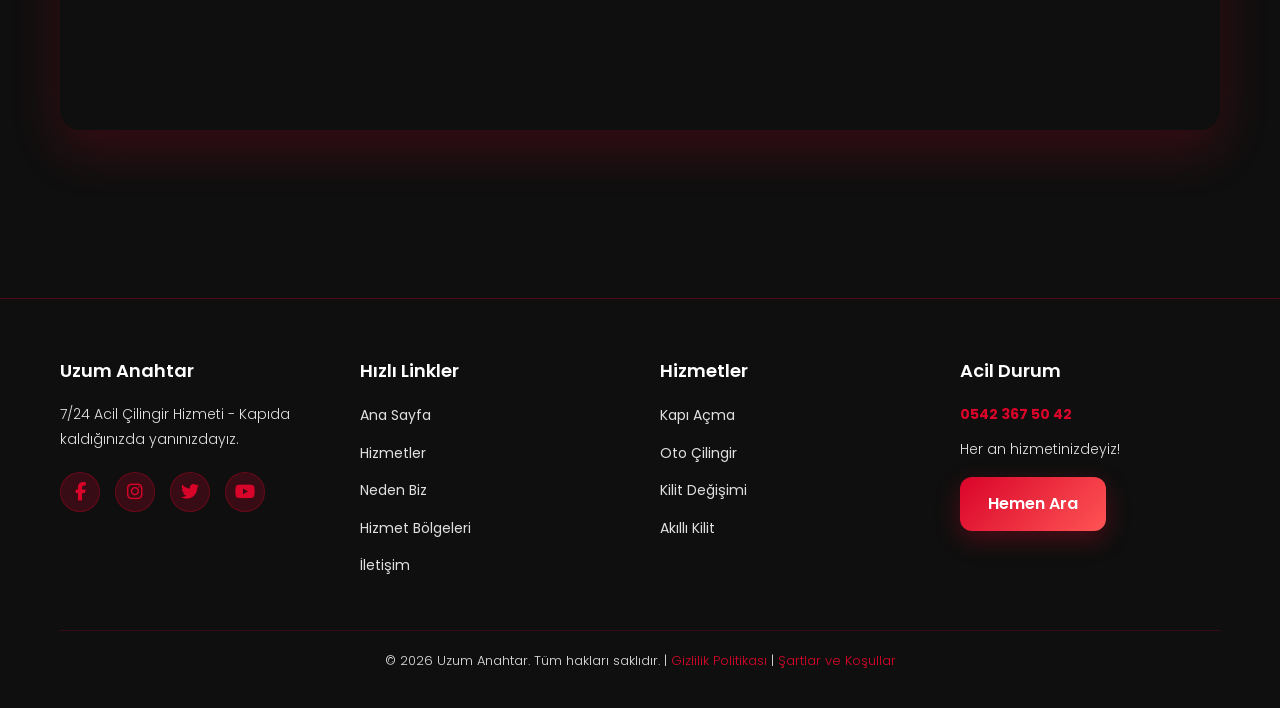
==== commit 1c168090: "google seo update" ====
--- a/index.html
+++ b/index.html
@@ -3,21 +3,77 @@
 <head>
     <meta charset="UTF-8">
     <meta name="viewport" content="width=device-width, initial-scale=1.0">
-    <meta name="description" content="7/24 Acil Çilingir Hizmeti - Konya Meram'da hızlı, güvenilir ve profesyonel çözüm. Kapı açma, oto çilingir, kilit değişimi hizmetleri.">
-    <meta name="keywords" content="çilingir, acil çilingir, kapı açma, oto çilingir, kilit değişimi, anahtar kopyalama, Konya, Meram, anahtarcı">
+    <meta name="description" content="Uzum Anahtar, Konya Meram'da 7/24 acil çilingir hizmeti sunar. Kapı açma, oto çilingir, anahtar kopyalama ve kilit değişimi için hemen arayın.">
+    <meta name="keywords" content="Konya Meram çilingir, acil çilingir Konya, Meram anahtarcı, kapı açma, oto çilingir, kilit değişimi, anahtar kopyalama">
     <meta name="author" content="Uzum Anahtar">
+    <meta name="robots" content="index, follow">
+    <meta name="theme-color" content="#0f0f0f">
     <link rel="canonical" href="https://uzumanahtar.com/">
     <meta property="og:type" content="website">
     <meta property="og:locale" content="tr_TR">
-    <meta property="og:title" content="Uzum Anahtar - 7/24 Acil Çilingir Hizmeti">
-    <meta property="og:description" content="Konya Meram'da 7/24 hızlı, güvenilir ve profesyonel çilingir hizmeti.">
+    <meta property="og:title" content="Konya Meram 7/24 Acil Çilingir | Uzum Anahtar">
+    <meta property="og:description" content="Konya Meram'da 7/24 kapı açma, oto çilingir, kilit değişimi ve anahtar hizmetleri.">
     <meta property="og:url" content="https://uzumanahtar.com/">
     <meta property="og:image" content="https://uzumanahtar.com/assets/logo.svg">
-    <title>Uzum Anahtar - 7/24 Acil Çilingir Hizmeti</title>
+    <meta property="og:image:alt" content="Uzum Anahtar Konya Meram çilingir hizmeti">
+    <meta name="twitter:card" content="summary">
+    <meta name="twitter:title" content="Konya Meram 7/24 Acil Çilingir | Uzum Anahtar">
+    <meta name="twitter:description" content="Konya Meram'da hızlı ve güvenilir 7/24 çilingir hizmeti.">
+    <meta name="twitter:image" content="https://uzumanahtar.com/assets/logo.svg">
+    <title>Konya Meram 7/24 Acil Çilingir | Uzum Anahtar</title>
     <link rel="icon" type="image/svg+xml" href="assets/key.svg">
+    <link rel="preconnect" href="https://fonts.googleapis.com">
+    <link rel="preconnect" href="https://fonts.gstatic.com" crossorigin>
     <link href="https://fonts.googleapis.com/css2?family=Poppins:wght@300;400;600;700;800&display=swap" rel="stylesheet">
     <link rel="stylesheet" href="https://cdnjs.cloudflare.com/ajax/libs/font-awesome/6.4.0/css/all.min.css">
     <link rel="stylesheet" href="styles.css">
+    <script type="application/ld+json">
+    {
+        "@context": "https://schema.org",
+        "@type": "Locksmith",
+        "@id": "https://uzumanahtar.com/#business",
+        "name": "Uzum Anahtar",
+        "url": "https://uzumanahtar.com/",
+        "logo": "https://uzumanahtar.com/assets/logo.svg",
+        "image": "https://uzumanahtar.com/assets/logo.svg",
+        "description": "Konya Meram'da 7/24 acil çilingir, kapı açma, oto çilingir, anahtar kopyalama ve kilit değişimi hizmetleri.",
+        "telephone": "+905423675042",
+        "priceRange": "₺₺",
+        "address": {
+            "@type": "PostalAddress",
+            "streetAddress": "Aymanas, Dr. Ahmet Özcan Cd. No:180",
+            "addressLocality": "Meram",
+            "addressRegion": "Konya",
+            "postalCode": "42010",
+            "addressCountry": "TR"
+        },
+        "geo": {
+            "@type": "GeoCoordinates",
+            "latitude": 37.8484566,
+            "longitude": 32.5077195
+        },
+        "areaServed": [
+            { "@type": "City", "name": "Meram" },
+            { "@type": "City", "name": "Konya" }
+        ],
+        "openingHoursSpecification": [{
+            "@type": "OpeningHoursSpecification",
+            "dayOfWeek": ["Monday", "Tuesday", "Wednesday", "Thursday", "Friday", "Saturday", "Sunday"],
+            "opens": "00:00",
+            "closes": "23:59"
+        }],
+        "hasOfferCatalog": {
+            "@type": "OfferCatalog",
+            "name": "Çilingir hizmetleri",
+            "itemListElement": [
+                { "@type": "Offer", "itemOffered": { "@type": "Service", "name": "Kapı açma" } },
+                { "@type": "Offer", "itemOffered": { "@type": "Service", "name": "Oto çilingir" } },
+                { "@type": "Offer", "itemOffered": { "@type": "Service", "name": "Kilit değişimi" } },
+                { "@type": "Offer", "itemOffered": { "@type": "Service", "name": "Anahtar kopyalama" } }
+            ]
+        }
+    }
+    </script>
 </head>
 <body>
     <!-- Navigation -->
@@ -40,6 +96,7 @@
                     <li><a href="#services">Hizmetler</a></li>
                     <li><a href="#why-us">Neden Biz</a></li>
                     <li><a href="#emergency">Acil Hizmet</a></li>
+                    <li><a href="#service-areas">Hizmet Bölgeleri</a></li>
                     <li><a href="#testimonials">Yorumlar</a></li>
                     <li><a href="#contact">İletişim</a></li>
                     <li><a href="tel:+905423675042" class="cta-btn">Hemen Ara</a></li>
@@ -57,8 +114,8 @@
         <div class="container">
             <div class="hero-content">
                 <div class="hero-text">
-                    <h1 class="hero-title">7/24 Acil Çilingir Hizmeti</h1>
-                    <p class="hero-subtitle">Kapıda kaldığınızda hızlı, güvenilir ve profesyonel çözüm.</p>
+                    <h1 class="hero-title">Konya Meram 7/24 Acil Çilingir</h1>
+                    <p class="hero-subtitle">Kapıda kaldığınızda hızlı, güvenilir ve profesyonel çözüm. Uzum Anahtar her an yanınızda.</p>
                 </div>
                 <div class="hero-right">
                     <div class="hero-buttons">
@@ -93,7 +150,7 @@
         <div class="container">
             <div class="section-header">
                 <h2 class="section-title">Hizmetlerimiz</h2>
-                <p class="section-subtitle">Profesyonel çilingir hizmetleri, güvenilir ve hızlı çözümler.</p>
+                <p class="section-subtitle">Konya Meram'da kapı açma, oto çilingir, anahtar ve kilit hizmetleri.</p>
             </div>
             <div class="services-grid">
                 <div class="service-card">
@@ -103,8 +160,8 @@
                 </div>
                 <div class="service-card">
                     <i class="fas fa-car service-icon"></i>
-                    <h3>Oto Çilingir</h3>
-                    <p>Araba kapısı açma, çıkartılan anahtarlar ve acil oto hizmetleri.</p>
+                    <h3>Oto Çilingir ve Oto Anahtar</h3>
+                    <p>Araba kapısı açma, kayıp oto anahtarı çıkarma ve acil oto çilingir hizmetleri.</p>
                 </div>
                 <div class="service-card">
                     <i class="fas fa-lock service-icon"></i>
@@ -123,10 +180,43 @@
                 </div>
                 <div class="service-card">
                     <i class="fas fa-microchip service-icon"></i>
-                    <h3>İmmobilizer</h3>
-                    <p>İmmobilizer programlama, arıza tespiti ve araç anahtarı tanımlama hizmetleri.</p>
-                </div>
-            </div>
+                    <h3>İmmobilizer ve Araç Anahtarı</h3>
+                    <p>İmmobilizer programlama, arıza tespiti, kumanda ve araç anahtarı tanımlama hizmetleri.</p>
+                </div>
+            </div>
+        </div>
+    </section>
+
+    <!-- Service Areas Section -->
+    <section id="service-areas" class="service-areas">
+        <div class="container">
+            <div class="section-header">
+                <h2 class="section-title">Konya Çilingir Hizmet Bölgeleri</h2>
+                <p class="section-subtitle">Uzum Anahtar, Meram, Selçuklu ve Karatay ilçelerinde 7/24 mobil çilingir ve anahtar hizmeti verir.</p>
+            </div>
+            <div class="service-area-intro">
+                <h3>Kapıda mı kaldınız? En yakın ekibimizi arayın.</h3>
+                <p>Meram, Selçuklu ve Karatay'ın mahallelerine; ev ve iş yeri kapı açma, kilit değişimi, anahtar kopyalama, oto çilingir, oto anahtar ve immobilizer hizmeti için servis gönderiyoruz.</p>
+                <div class="service-area-actions">
+                    <a href="tel:+905423675042" class="btn btn-primary"><i class="fas fa-phone"></i> 0542 367 50 42</a>
+                    <a href="https://wa.me/905423675042" class="btn btn-secondary"><i class="fab fa-whatsapp"></i> WhatsApp'tan Yazın</a>
+                </div>
+            </div>
+            <div class="area-groups">
+                <div class="area-group">
+                    <h3>Meram Çilingir</h3>
+                    <p>Aymanas, Alavardı, Arif Bilge, Ateşbaz-ı Veli, Bahçeşehir, Çaybaşı, Çayırbağı, Dere, Dutlukırı, Gödene, Hatıp, Havzan, Harmancık, Hürriyet, Karahüyük, Lalebahçe, Melikşah, Pirebi, Saadet, Sahibiata, Şeker Murat, Uluırmak, Yaka, Yeni Şehir ve Meram'ın tüm mahalleleri.</p>
+                </div>
+                <div class="area-group">
+                    <h3>Selçuklu Çilingir</h3>
+                    <p>Aydınlıkevler, Akademi, Akıncılar, Ardıçlı, Bosna Hersek, Buhara, Cumhuriyet, Dumlupınar, Fatih, Feritpaşa, Hocacihan, Horozluhan, Işıklar, Kosova, Mehmet Akif, Parsana, Sakarya, Sancak, Selahaddin Eyyubi, Yazır, Yeni İstanbul, Şeker, Tatlıcak ve Selçuklu'nun tüm mahalleleri.</p>
+                </div>
+                <div class="area-group">
+                    <h3>Karatay Çilingir</h3>
+                    <p>Akören, Aziziye, Başak, Büyüksinan, Çimenlik, Emirgazi, Fevziçakmak, Fetih, Hacıyusufmescit, Hasandedemescit, İsmil, Karaciğan, Karaslan, Köprübaşı, Kumköprü, Mengene, Saraçoğlu, Şems-i Tebrizi, Tatlıcak, Ulubatlıhasan, Yeni Mahalle, Zincirli ve Karatay'ın tüm mahalleleri.</p>
+                </div>
+            </div>
+            <p class="service-area-note"><strong>Hizmet aramaları:</strong> acil çilingir, Konya anahtarcı, Meram çilingir, Selçuklu çilingir, Karatay çilingir, Acil Çilingir, kapı açma, oto çilingir, oto anahtar, immobilizer, kilit değişimi ve anahtar kopyalama.</p>
         </div>
     </section>
 
@@ -201,7 +291,7 @@
         <div class="container">
             <div class="section-header">
                 <h2 class="section-title">Müşteri Yorumları</h2>
-                <p class="section-subtitle">Binlerce memnun müşterinin değerlendirmeleri.</p>
+                <p class="section-subtitle">Uzum Anahtar için Google'da paylaşılan müşteri değerlendirmeleri.</p>
             </div>
             <div class="testimonials-grid">
                 <div class="testimonial-card">
@@ -351,6 +441,7 @@
                         <li><a href="#hero">Ana Sayfa</a></li>
                         <li><a href="#services">Hizmetler</a></li>
                         <li><a href="#why-us">Neden Biz</a></li>
+                        <li><a href="#service-areas">Hizmet Bölgeleri</a></li>
                         <li><a href="#contact">İletişim</a></li>
                     </ul>
                 </div>
@@ -373,7 +464,7 @@
                 </div>
             </div>
             <div class="footer-bottom">
-                <p>&copy; 2024 Uzum Anahtar. Tüm hakları saklıdır. | <a href="#">Gizlilik Politikası</a> | <a href="#">Şartlar ve Koşullar</a></p>
+                <p>&copy; 2026 Uzum Anahtar. Tüm hakları saklıdır. | <a href="#">Gizlilik Politikası</a> | <a href="#">Şartlar ve Koşullar</a></p>
             </div>
         </div>
     </footer>
--- a/styles.css
+++ b/styles.css
@@ -814,6 +814,78 @@
 }
 
 /* ===================================
+   SERVICE AREAS SECTION
+   =================================== */
+
+.service-areas {
+    padding: 100px 0;
+    background: #151515;
+}
+
+.service-area-intro {
+    max-width: 820px;
+    margin: 0 auto 45px;
+    text-align: center;
+}
+
+.service-area-intro h3 {
+    color: var(--color-white);
+    font-size: 28px;
+    margin-bottom: 12px;
+}
+
+.service-area-intro p {
+    color: var(--color-text);
+}
+
+.service-area-actions {
+    display: flex;
+    justify-content: center;
+    gap: 15px;
+    flex-wrap: wrap;
+    margin-top: 25px;
+}
+
+.area-groups {
+    display: grid;
+    grid-template-columns: repeat(3, minmax(0, 1fr));
+    gap: 24px;
+}
+
+.area-group {
+    padding: 28px;
+    background: var(--color-dark-gray);
+    border: 1px solid var(--color-light-gray);
+    border-top: 3px solid var(--color-red);
+    border-radius: 8px;
+}
+
+.area-group h3 {
+    color: var(--color-white);
+    font-size: 21px;
+    margin-bottom: 14px;
+}
+
+.area-group p {
+    color: var(--color-text);
+    font-size: 14px;
+    line-height: 1.8;
+    margin-bottom: 0;
+}
+
+.service-area-note {
+    max-width: 1000px;
+    margin: 30px auto 0;
+    color: #bdbdbd;
+    font-size: 13px;
+    text-align: center;
+}
+
+.service-area-note strong {
+    color: var(--color-white);
+}
+
+/* ===================================
    TESTIMONIALS SECTION
    =================================== */
 
@@ -1316,12 +1388,20 @@
         grid-template-columns: 1fr;
     }
 
+    .area-groups {
+        grid-template-columns: 1fr;
+    }
+
     .testimonials-grid {
         grid-template-columns: 1fr;
     }
 
     .contact-info {
         grid-template-columns: 1fr;
+    }
+
+    .service-area-intro h3 {
+        font-size: 23px;
     }
 
     .footer-content {
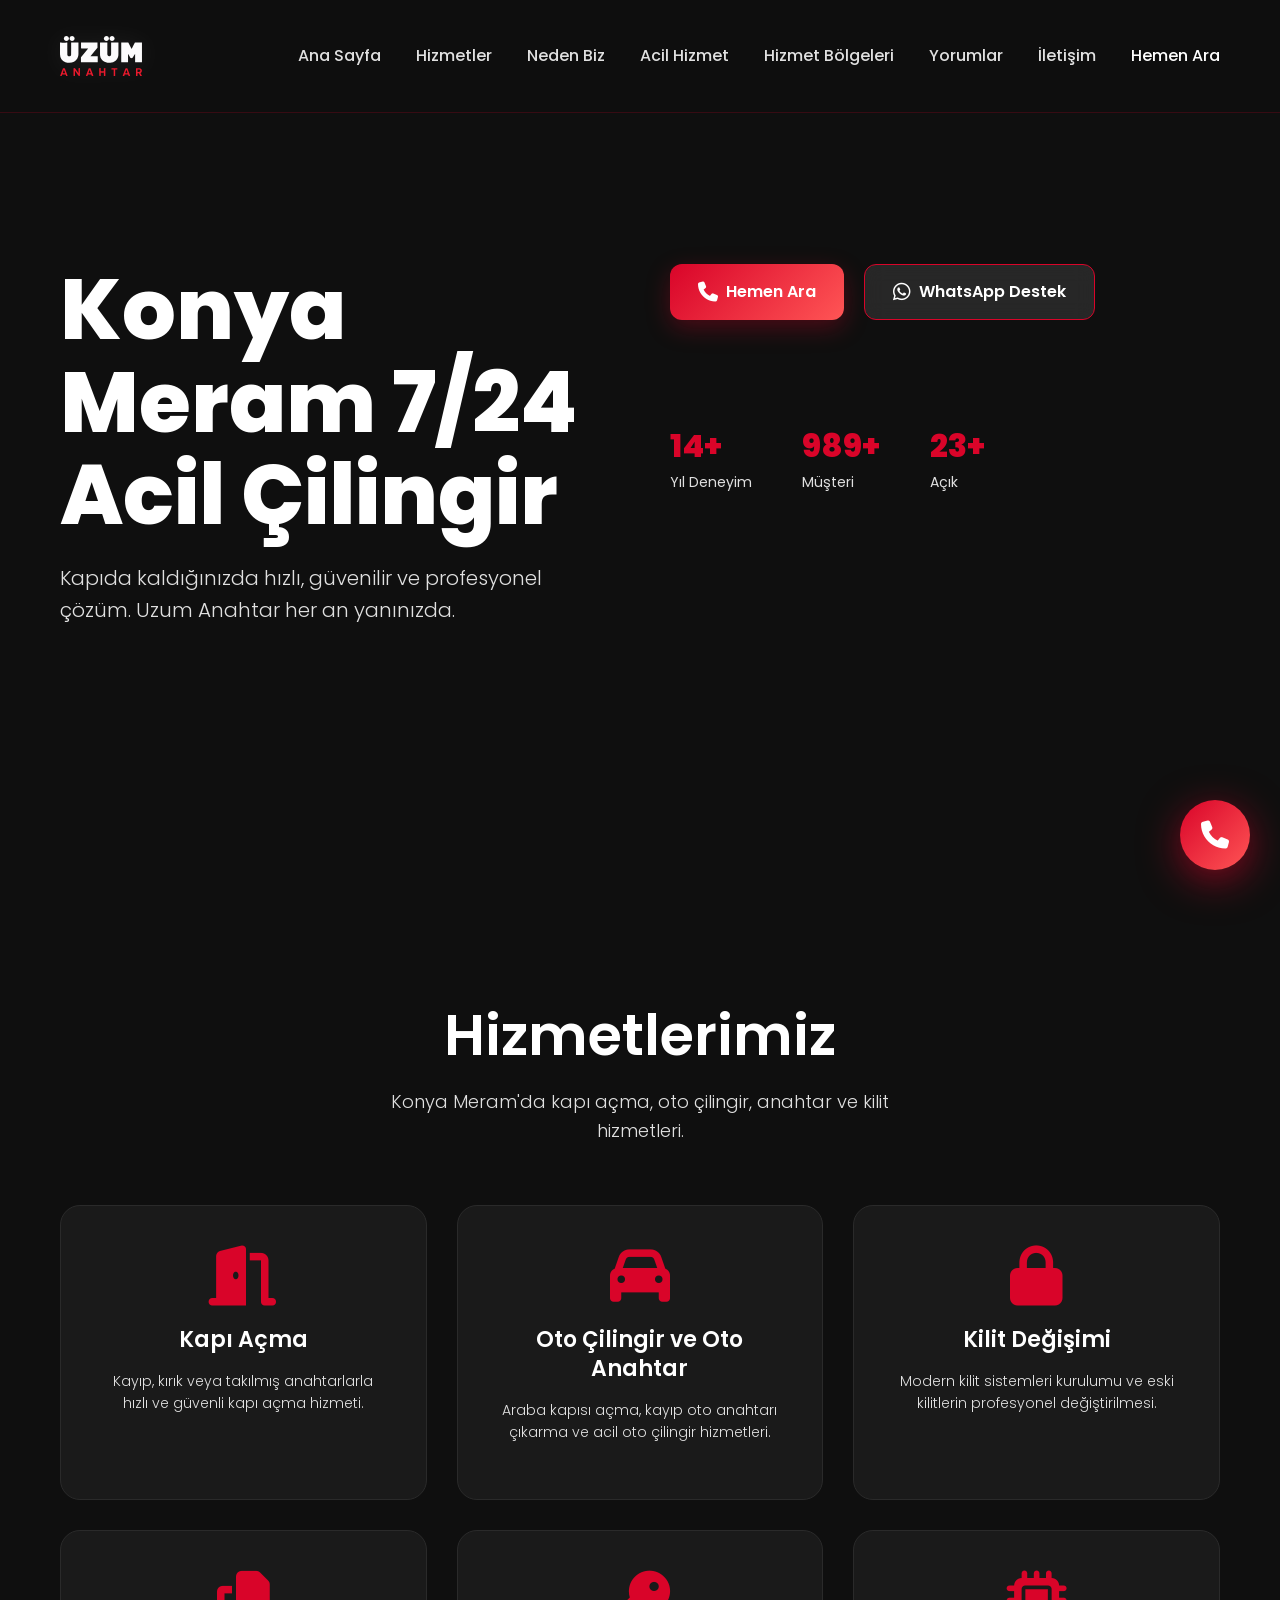
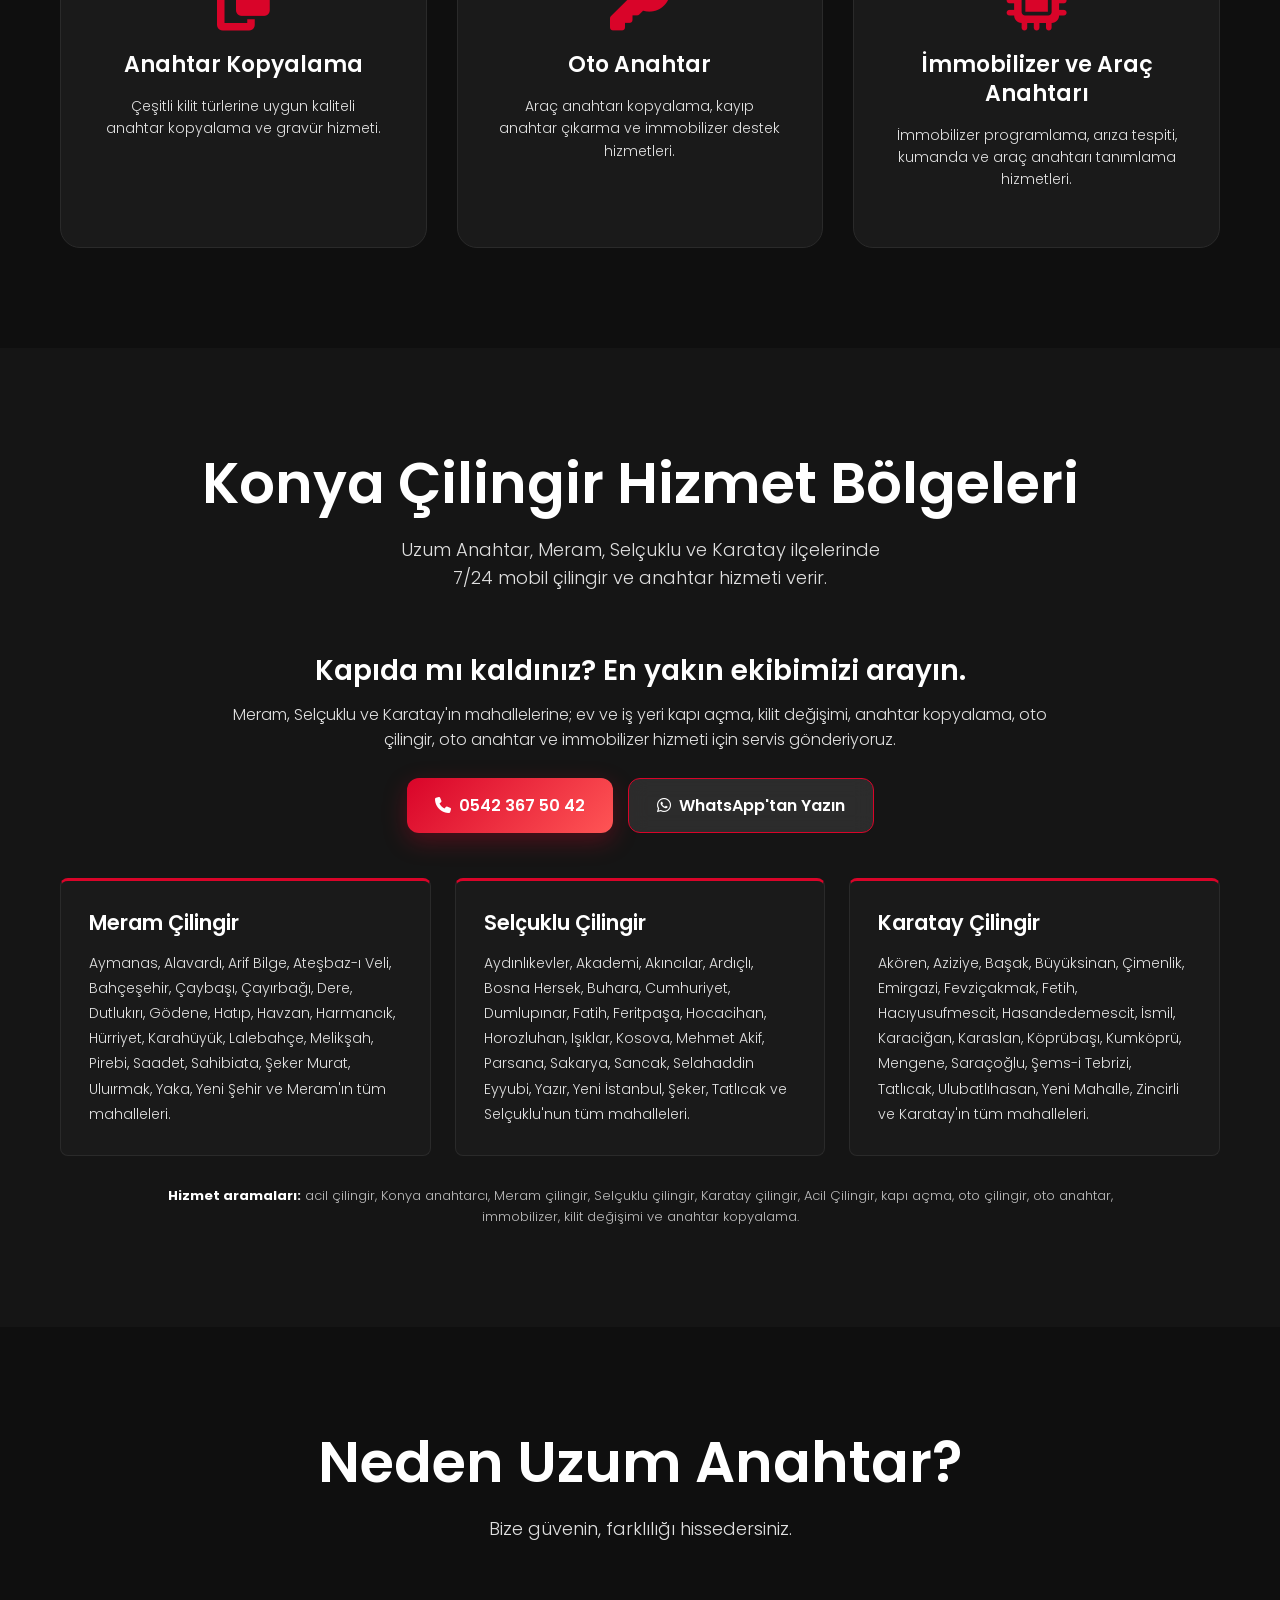
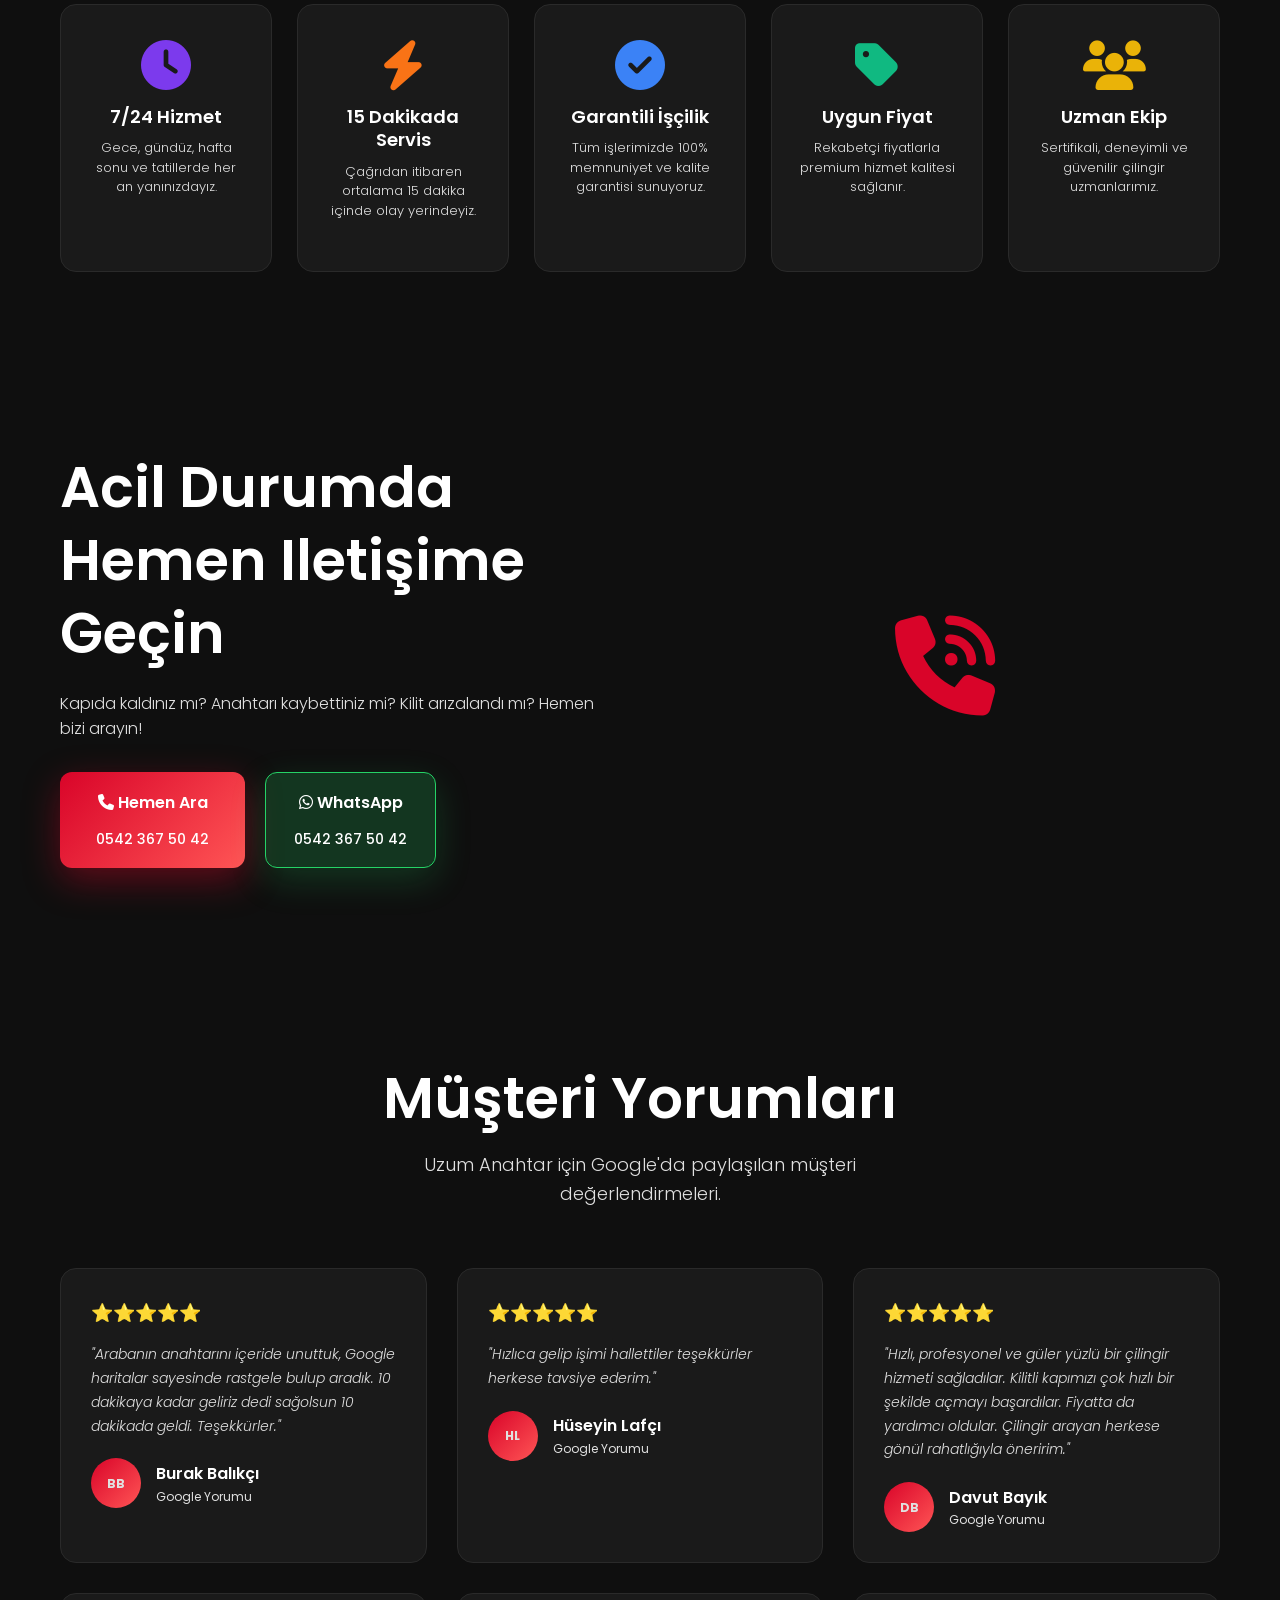
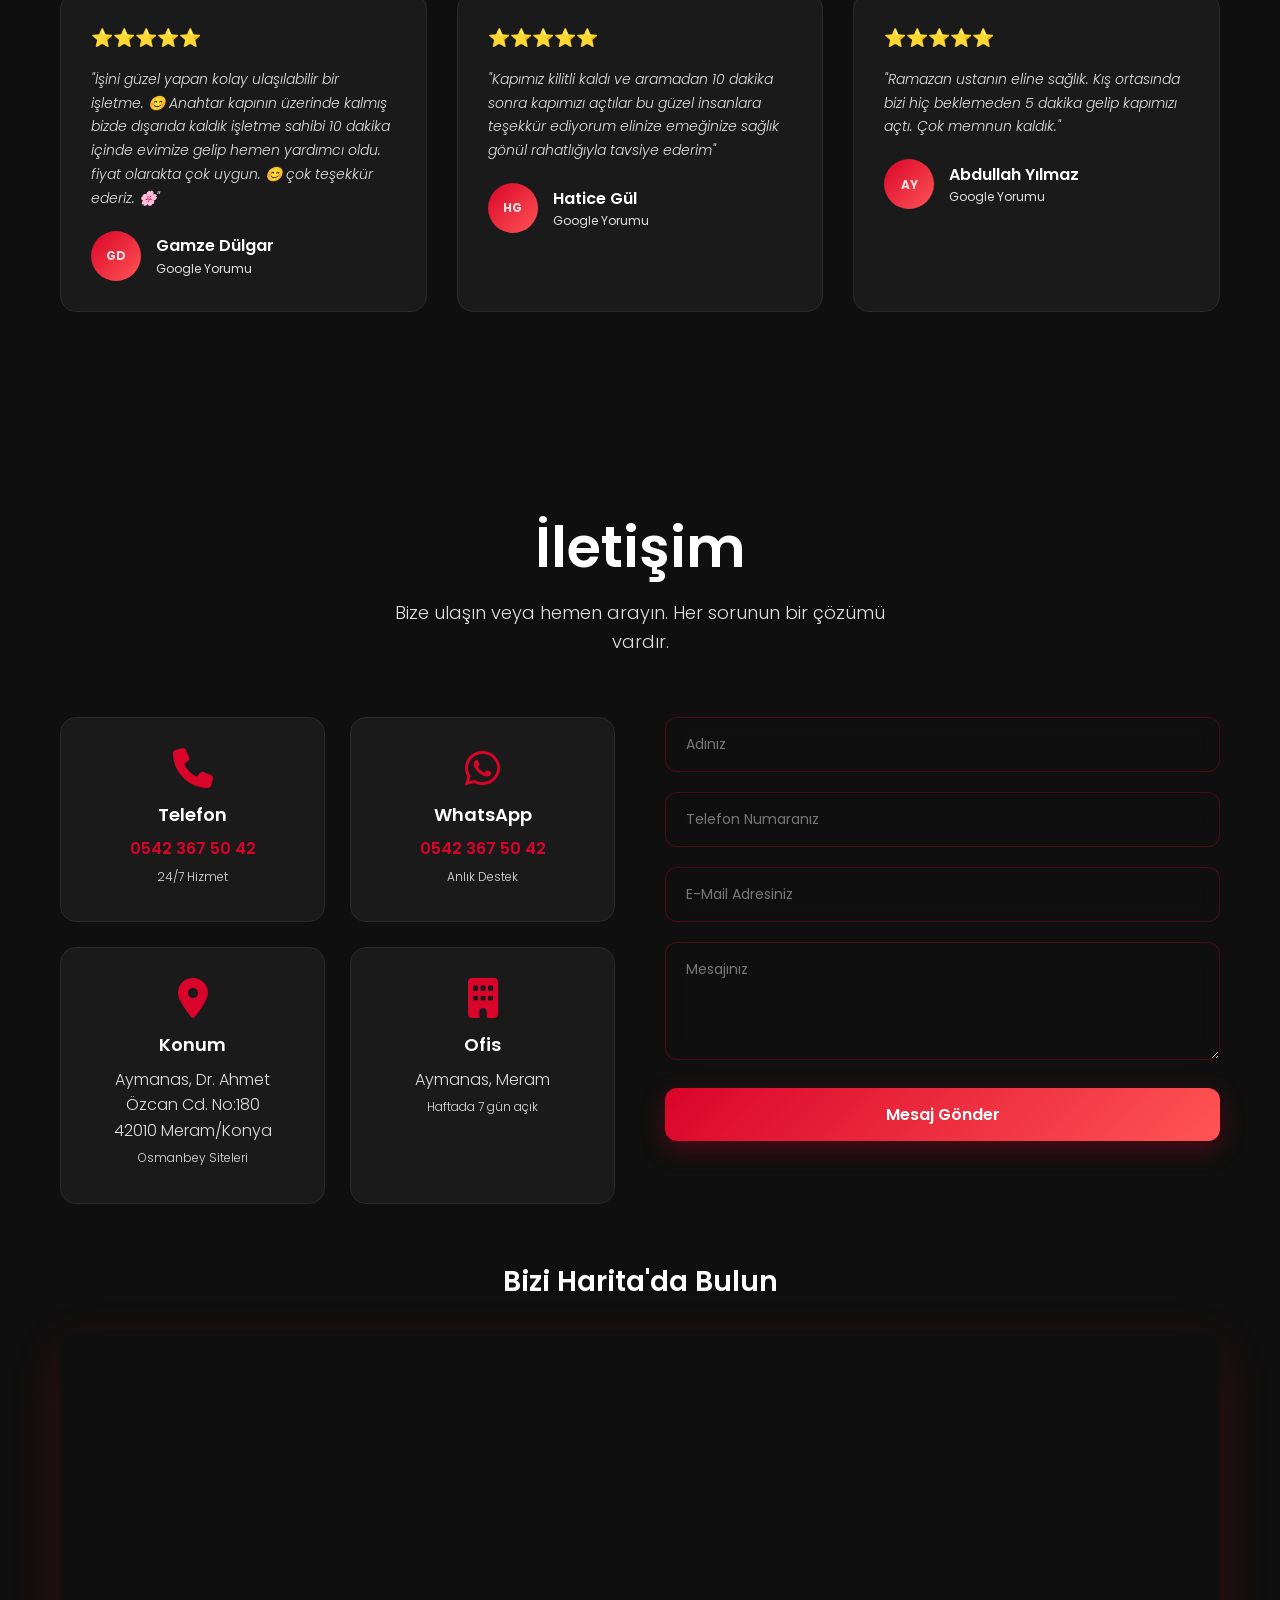
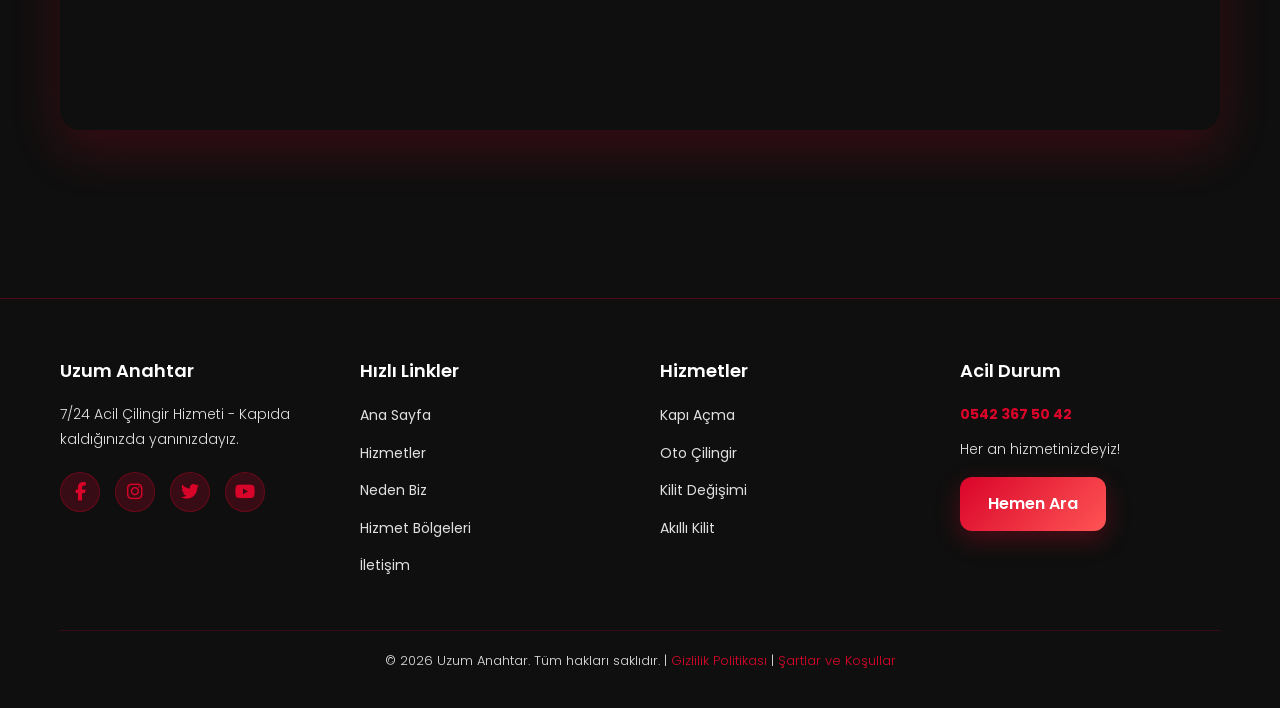
==== commit d561b267: "tittle" ====
--- a/index.html
+++ b/index.html
@@ -20,7 +20,7 @@
     <meta name="twitter:title" content="Konya Meram 7/24 Acil Çilingir | Uzum Anahtar">
     <meta name="twitter:description" content="Konya Meram'da hızlı ve güvenilir 7/24 çilingir hizmeti.">
     <meta name="twitter:image" content="https://uzumanahtar.com/assets/logo.svg">
-    <title>Konya Meram 7/24 Acil Çilingir | Uzum Anahtar</title>
+    <title>Konya 7/24 Acil Çilingir | Uzum Anahtar</title>
     <link rel="icon" type="image/svg+xml" href="assets/key.svg">
     <link rel="preconnect" href="https://fonts.googleapis.com">
     <link rel="preconnect" href="https://fonts.gstatic.com" crossorigin>
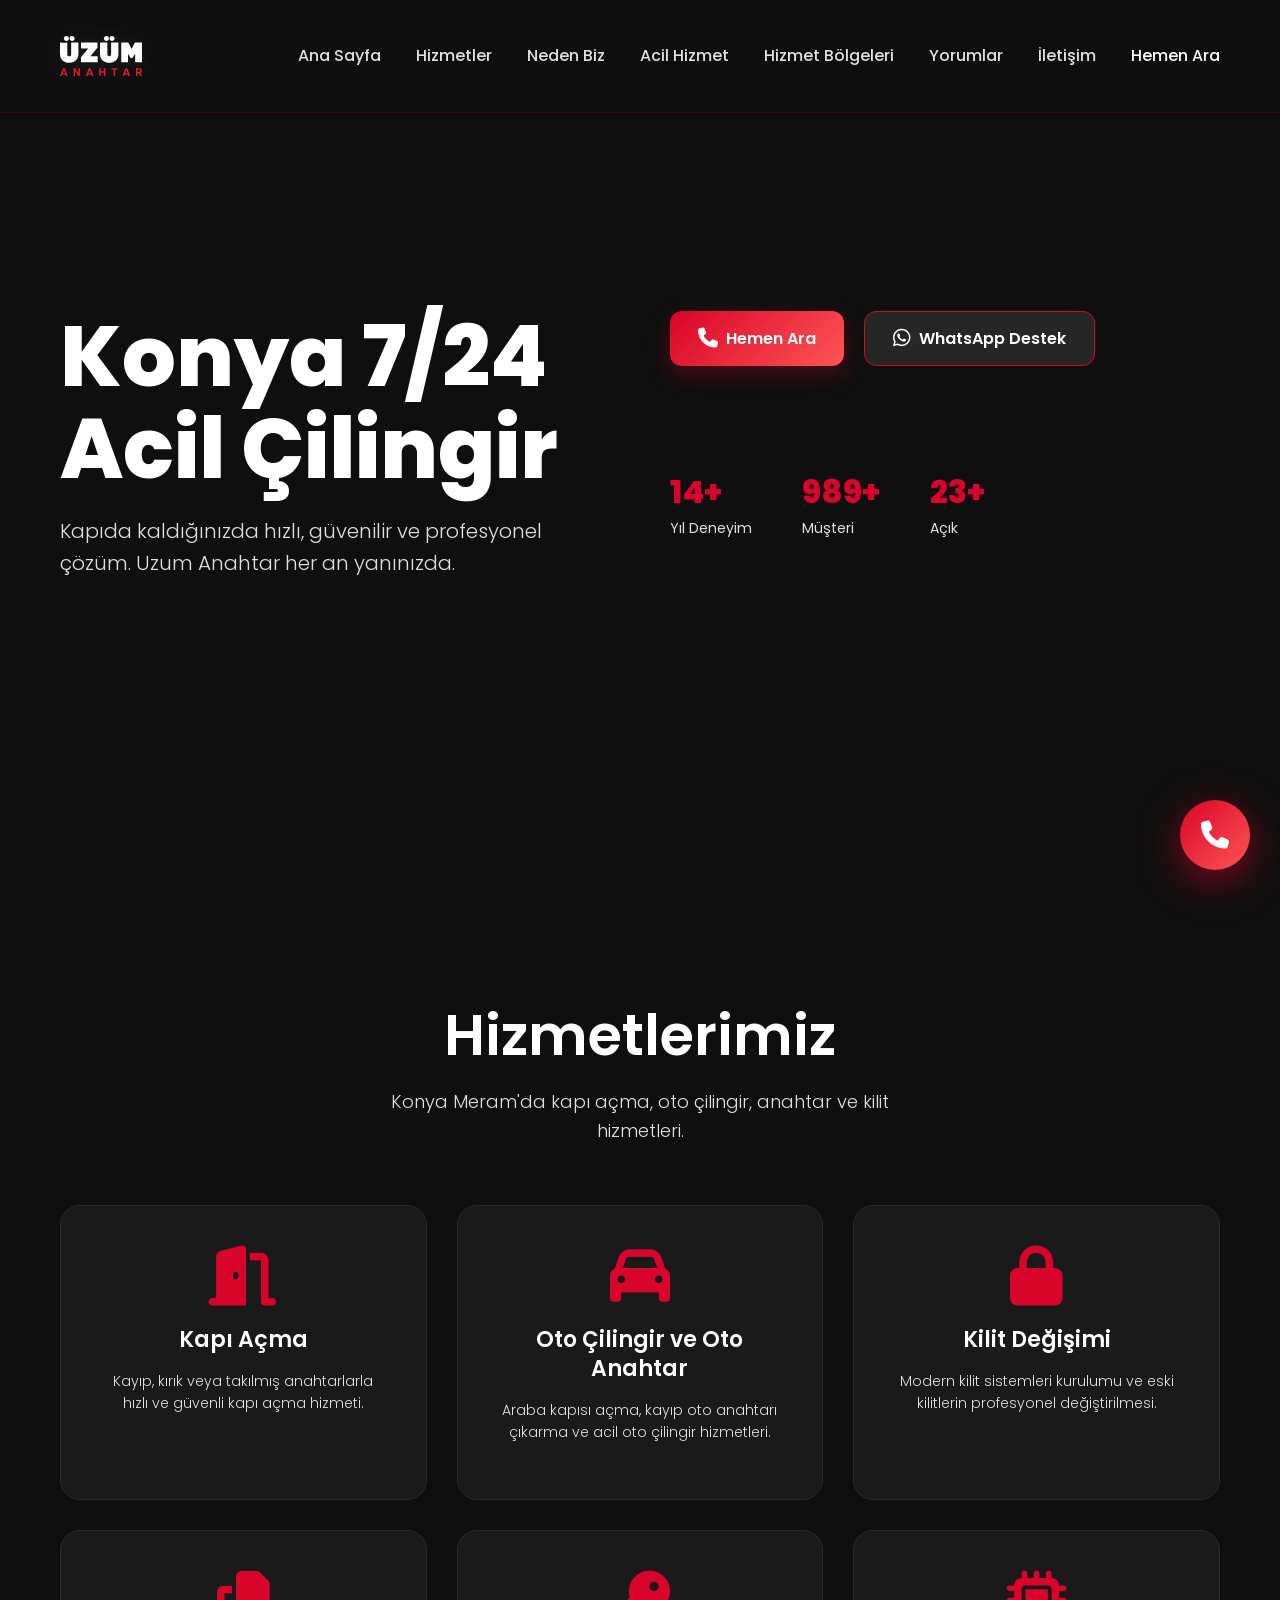
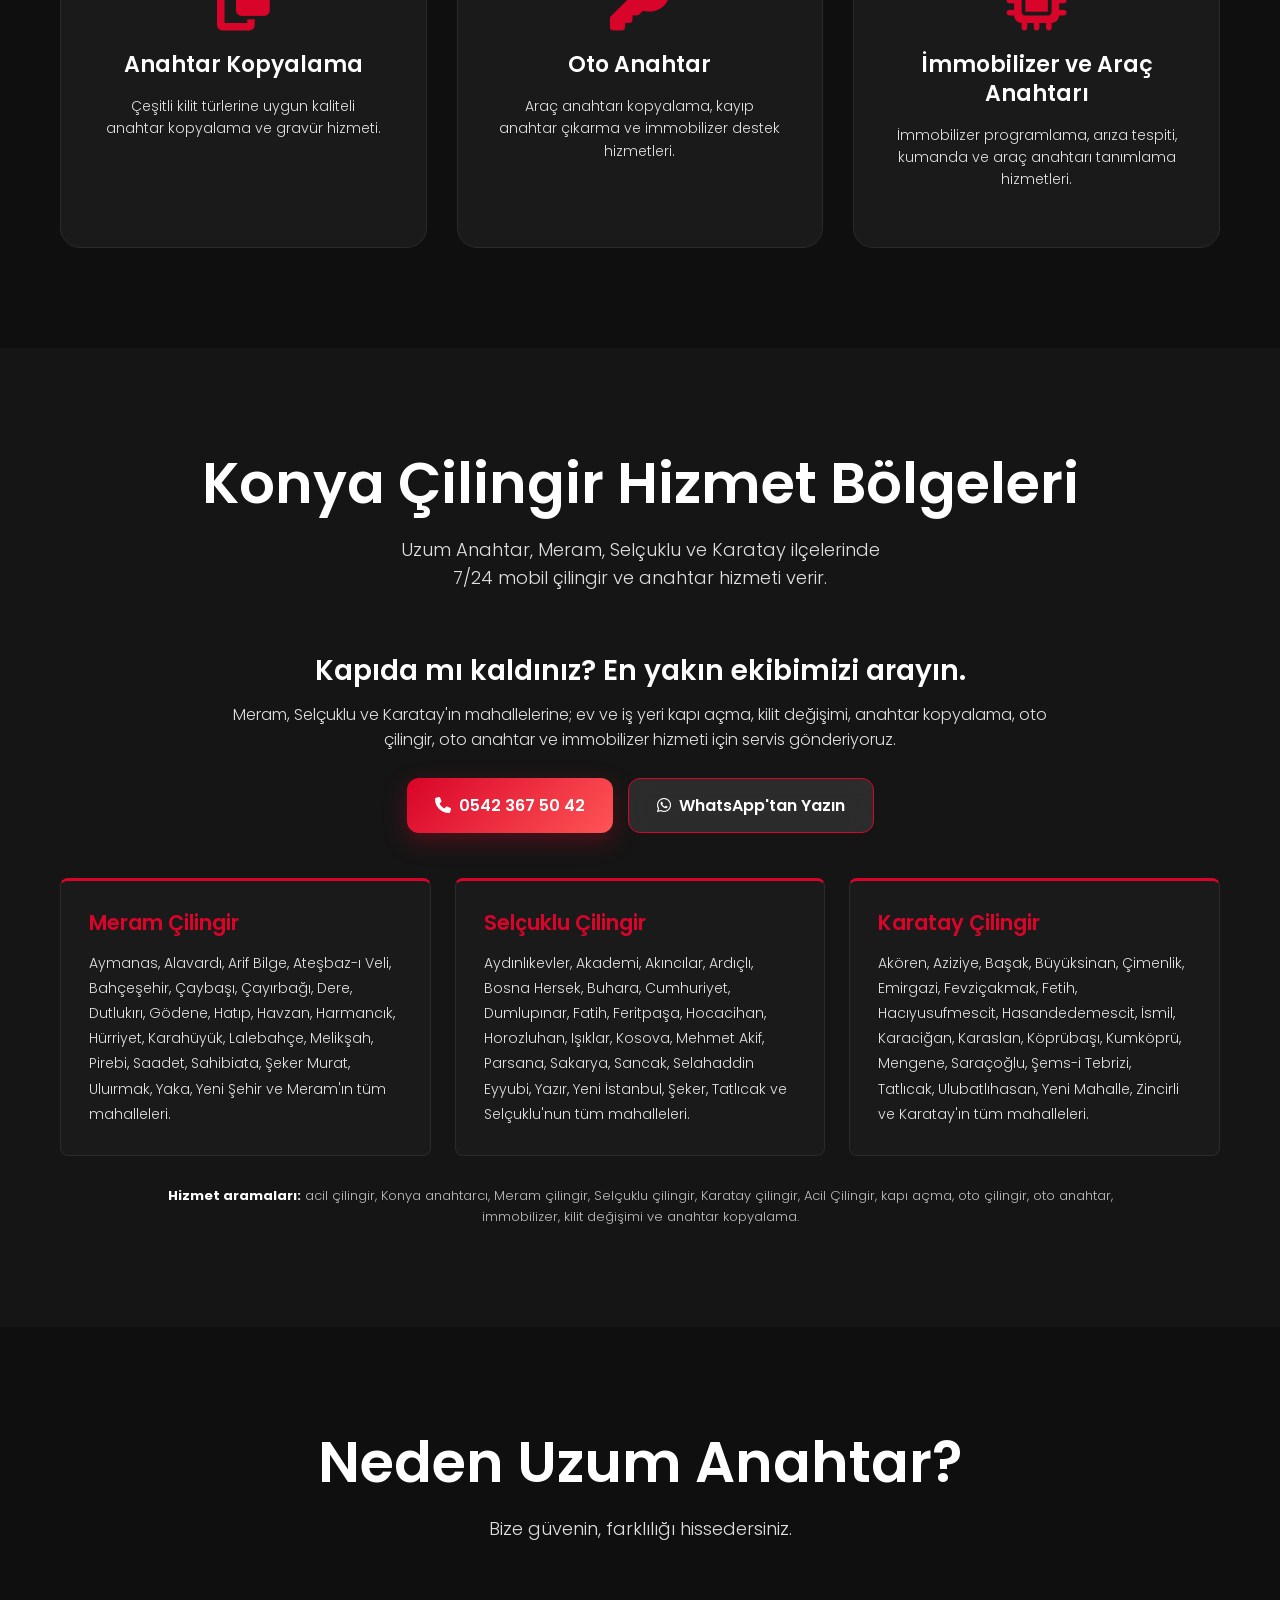
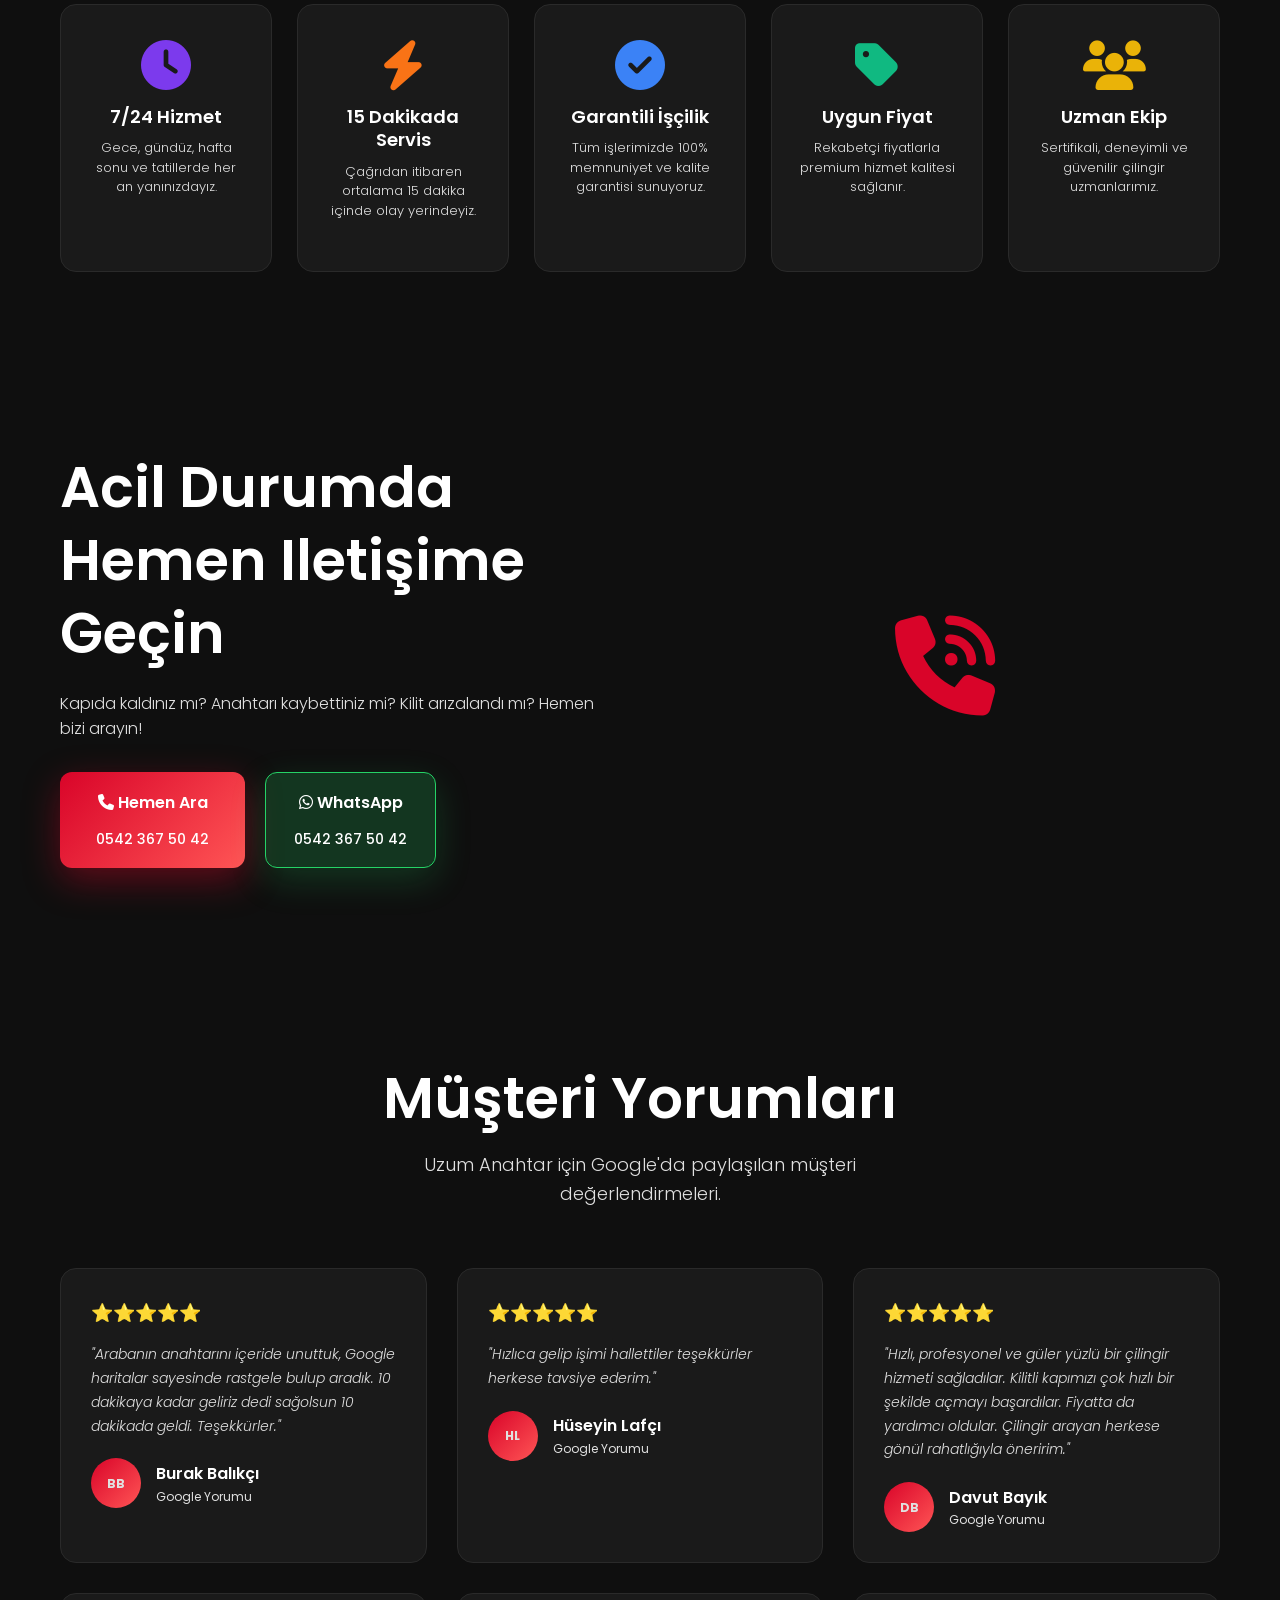
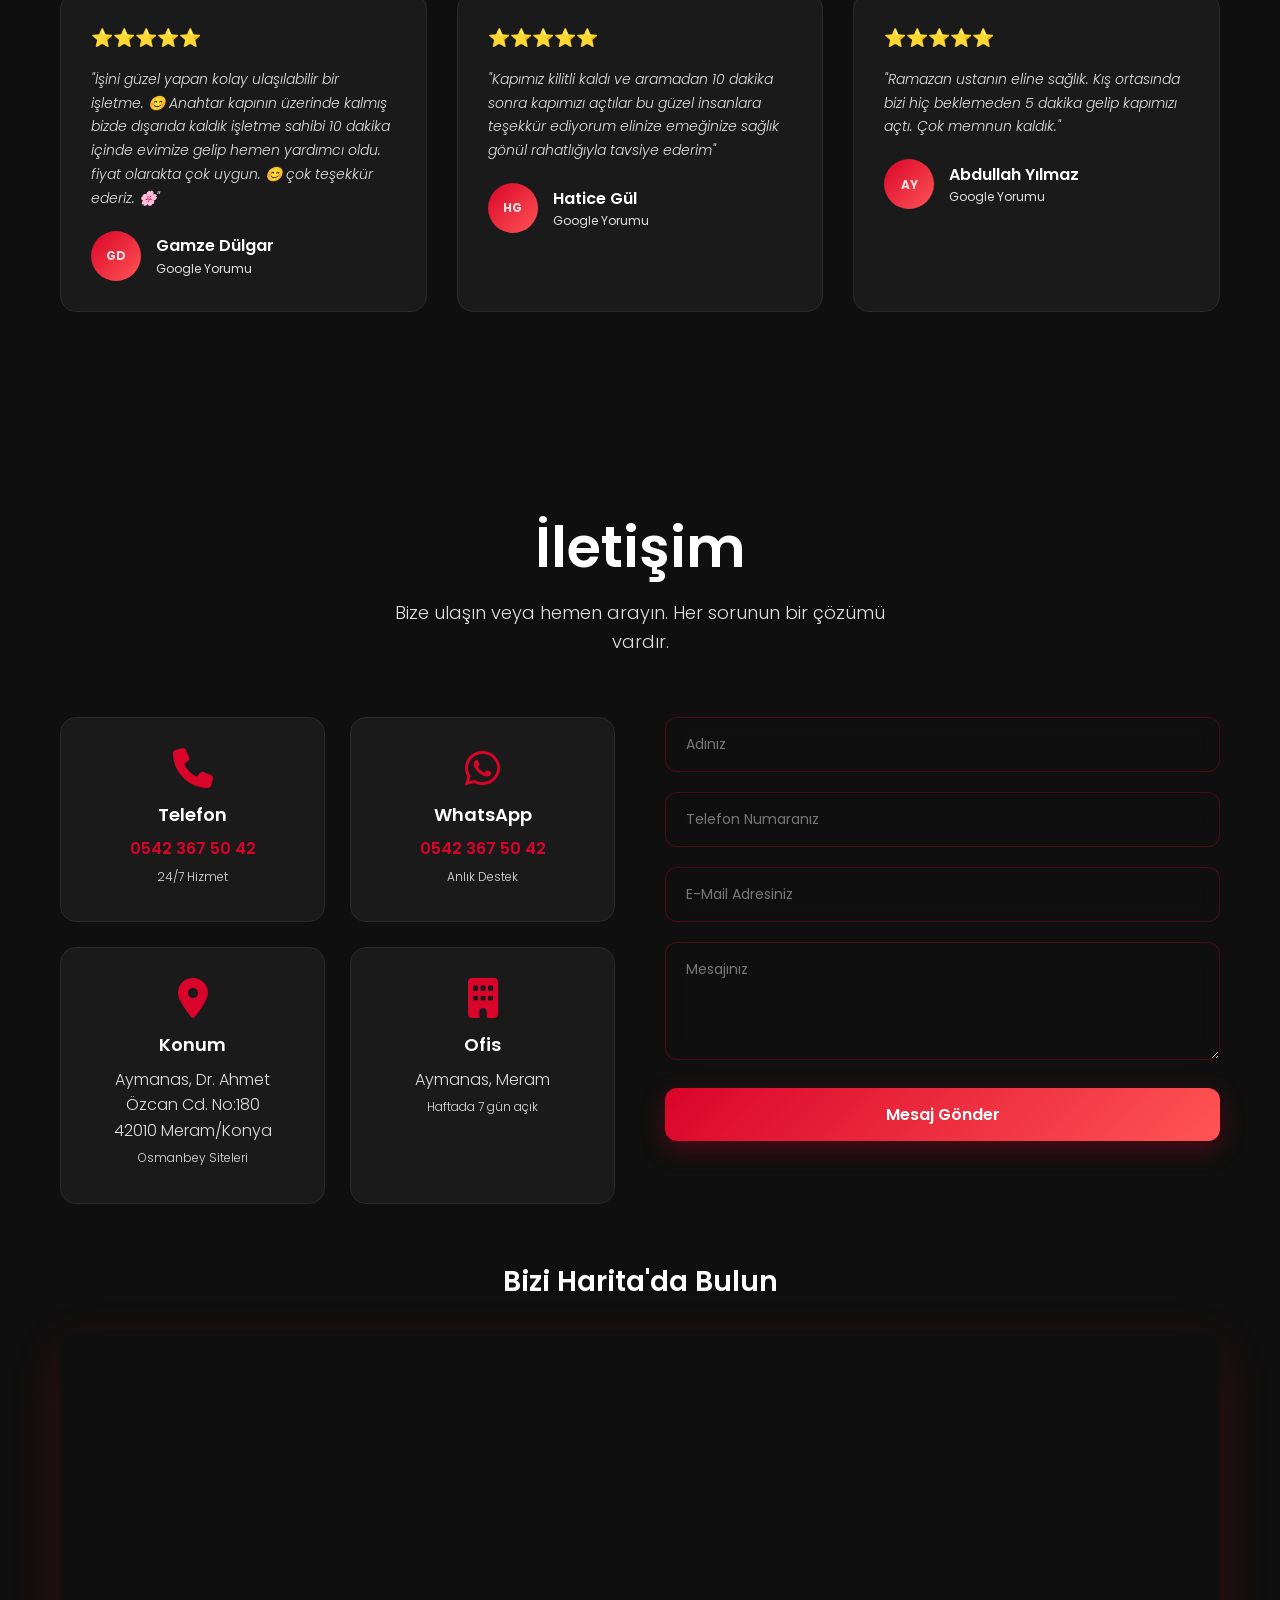
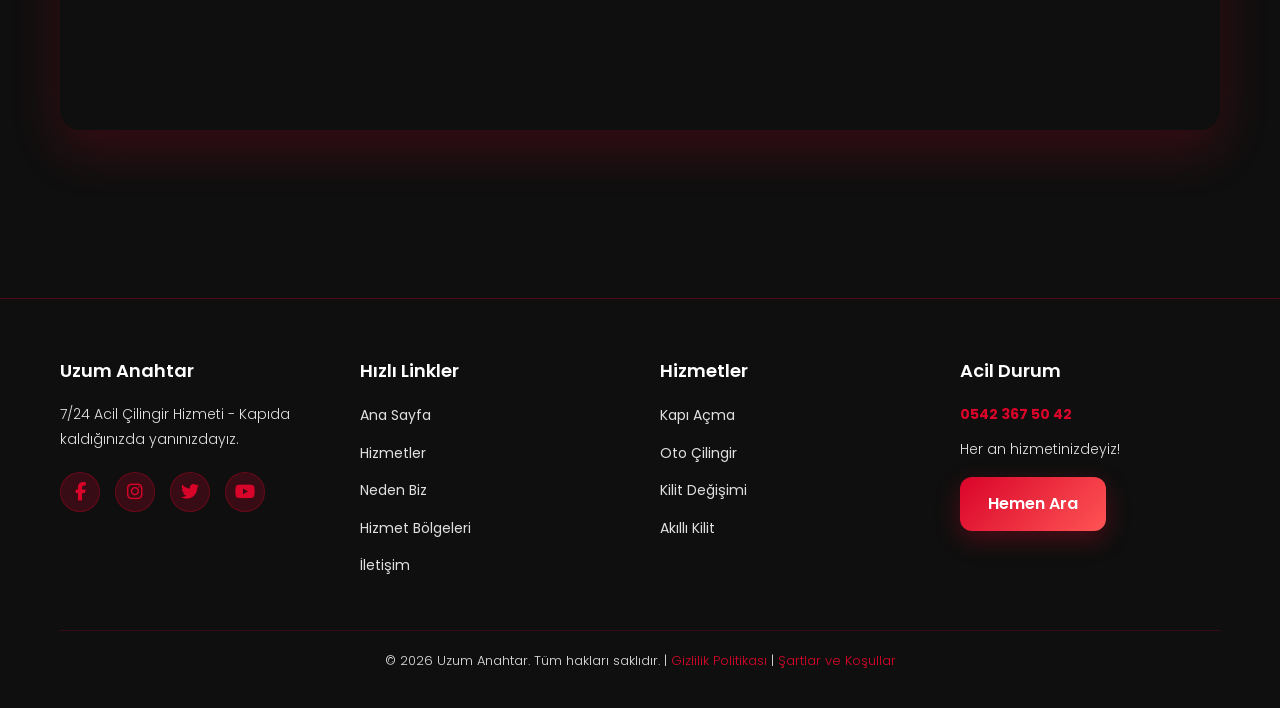
==== commit 7d89bf0f: "hero tittle and ilce updated" ====
--- a/index.html
+++ b/index.html
@@ -114,7 +114,7 @@
         <div class="container">
             <div class="hero-content">
                 <div class="hero-text">
-                    <h1 class="hero-title">Konya Meram 7/24 Acil Çilingir</h1>
+                    <h1 class="hero-title">Konya 7/24 Acil Çilingir</h1>
                     <p class="hero-subtitle">Kapıda kaldığınızda hızlı, güvenilir ve profesyonel çözüm. Uzum Anahtar her an yanınızda.</p>
                 </div>
                 <div class="hero-right">
@@ -204,15 +204,15 @@
             </div>
             <div class="area-groups">
                 <div class="area-group">
-                    <h3>Meram Çilingir</h3>
+                    <h3><a href="meram-cilingir.html">Meram Çilingir</a></h3>
                     <p>Aymanas, Alavardı, Arif Bilge, Ateşbaz-ı Veli, Bahçeşehir, Çaybaşı, Çayırbağı, Dere, Dutlukırı, Gödene, Hatıp, Havzan, Harmancık, Hürriyet, Karahüyük, Lalebahçe, Melikşah, Pirebi, Saadet, Sahibiata, Şeker Murat, Uluırmak, Yaka, Yeni Şehir ve Meram'ın tüm mahalleleri.</p>
                 </div>
                 <div class="area-group">
-                    <h3>Selçuklu Çilingir</h3>
+                    <h3><a href="selcuklu-cilingir.html">Selçuklu Çilingir</a></h3>
                     <p>Aydınlıkevler, Akademi, Akıncılar, Ardıçlı, Bosna Hersek, Buhara, Cumhuriyet, Dumlupınar, Fatih, Feritpaşa, Hocacihan, Horozluhan, Işıklar, Kosova, Mehmet Akif, Parsana, Sakarya, Sancak, Selahaddin Eyyubi, Yazır, Yeni İstanbul, Şeker, Tatlıcak ve Selçuklu'nun tüm mahalleleri.</p>
                 </div>
                 <div class="area-group">
-                    <h3>Karatay Çilingir</h3>
+                    <h3><a href="karatay-cilingir.html">Karatay Çilingir</a></h3>
                     <p>Akören, Aziziye, Başak, Büyüksinan, Çimenlik, Emirgazi, Fevziçakmak, Fetih, Hacıyusufmescit, Hasandedemescit, İsmil, Karaciğan, Karaslan, Köprübaşı, Kumköprü, Mengene, Saraçoğlu, Şems-i Tebrizi, Tatlıcak, Ulubatlıhasan, Yeni Mahalle, Zincirli ve Karatay'ın tüm mahalleleri.</p>
                 </div>
             </div>
--- a/styles.css
+++ b/styles.css
@@ -885,6 +885,44 @@
     color: var(--color-white);
 }
 
+.local-page {
+    min-height: 100vh;
+    padding: 90px 0;
+    background: var(--color-black);
+}
+
+.local-page h1 {
+    max-width: 800px;
+    margin: 35px 0 20px;
+    color: var(--color-white);
+    font-size: clamp(34px, 5vw, 62px);
+}
+
+.local-page h2 {
+    margin-top: 42px;
+    color: var(--color-white);
+}
+
+.local-page p,
+.local-page li {
+    max-width: 850px;
+    color: var(--color-text);
+}
+
+.local-lead {
+    font-size: 20px;
+}
+
+.local-page ul {
+    max-width: 850px;
+    padding-left: 22px;
+    line-height: 2;
+}
+
+.local-page .btn {
+    margin-top: 25px;
+}
+
 /* ===================================
    TESTIMONIALS SECTION
    =================================== */
